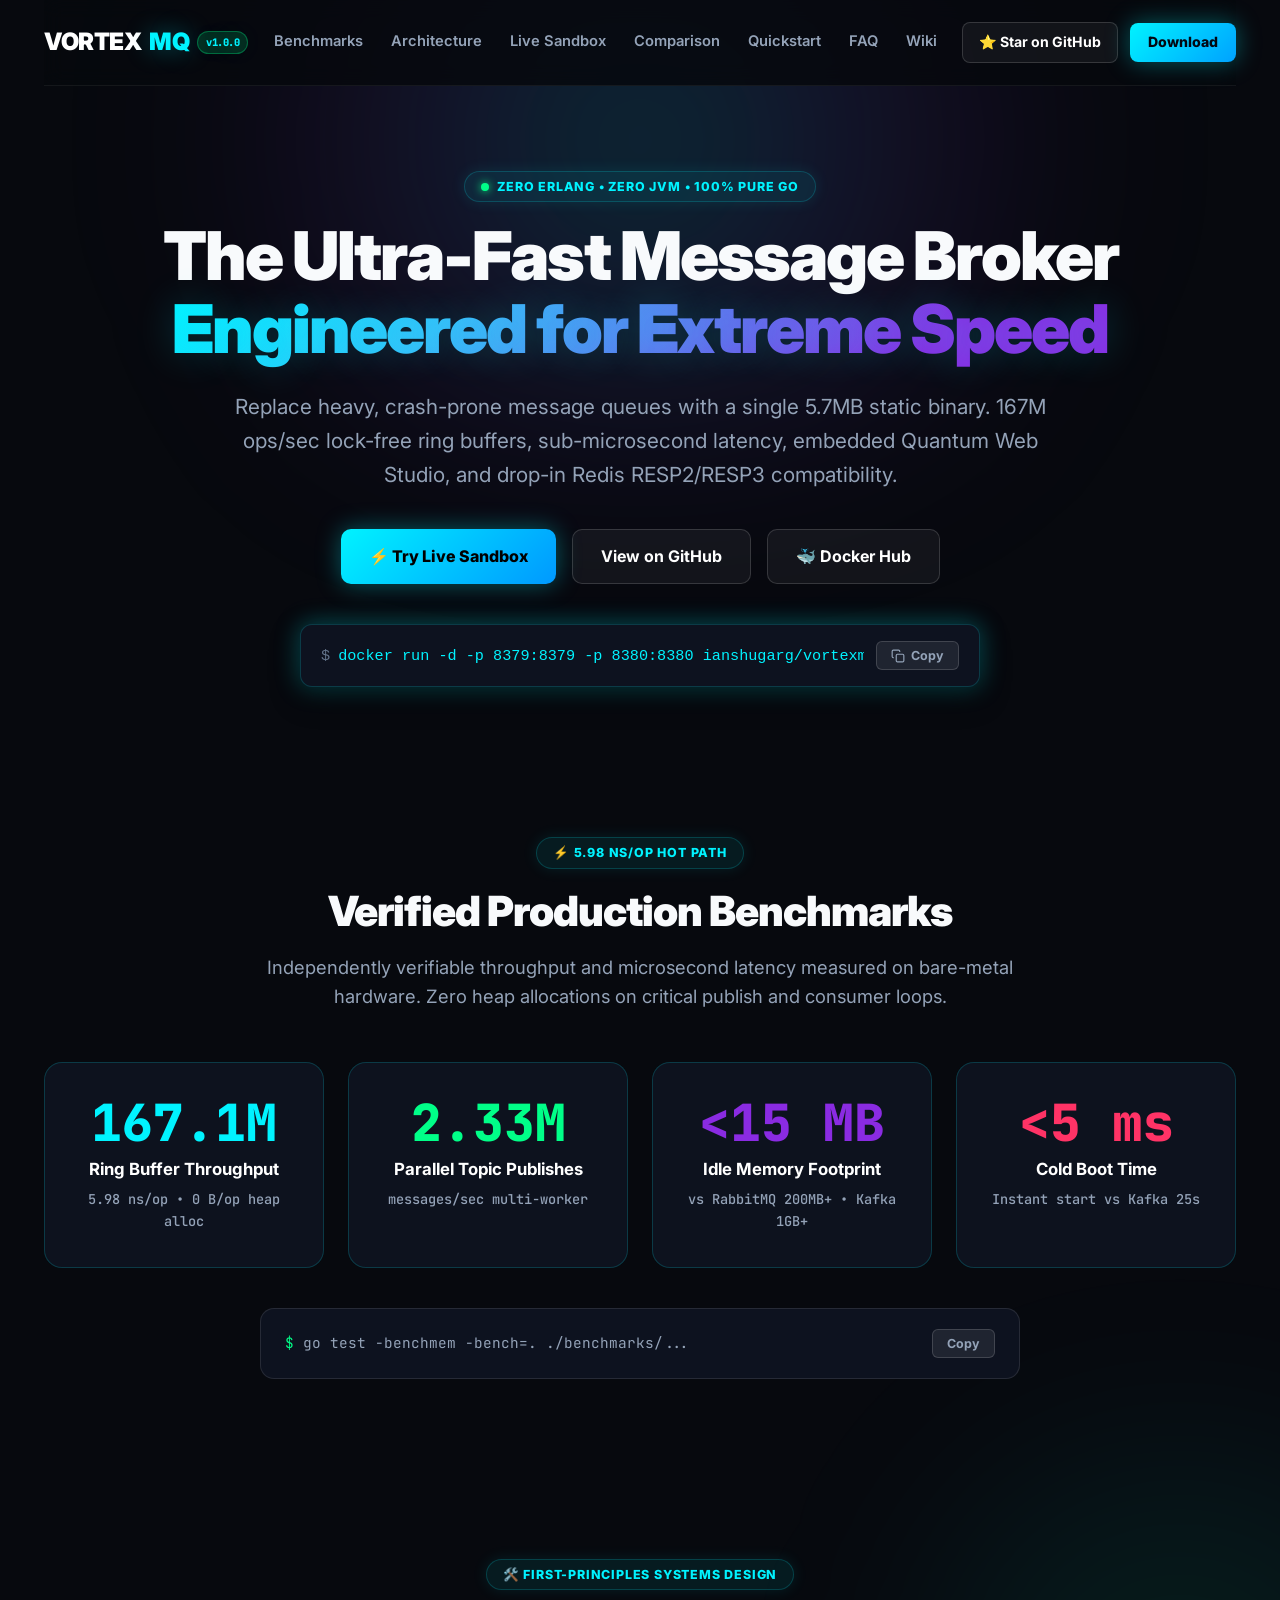
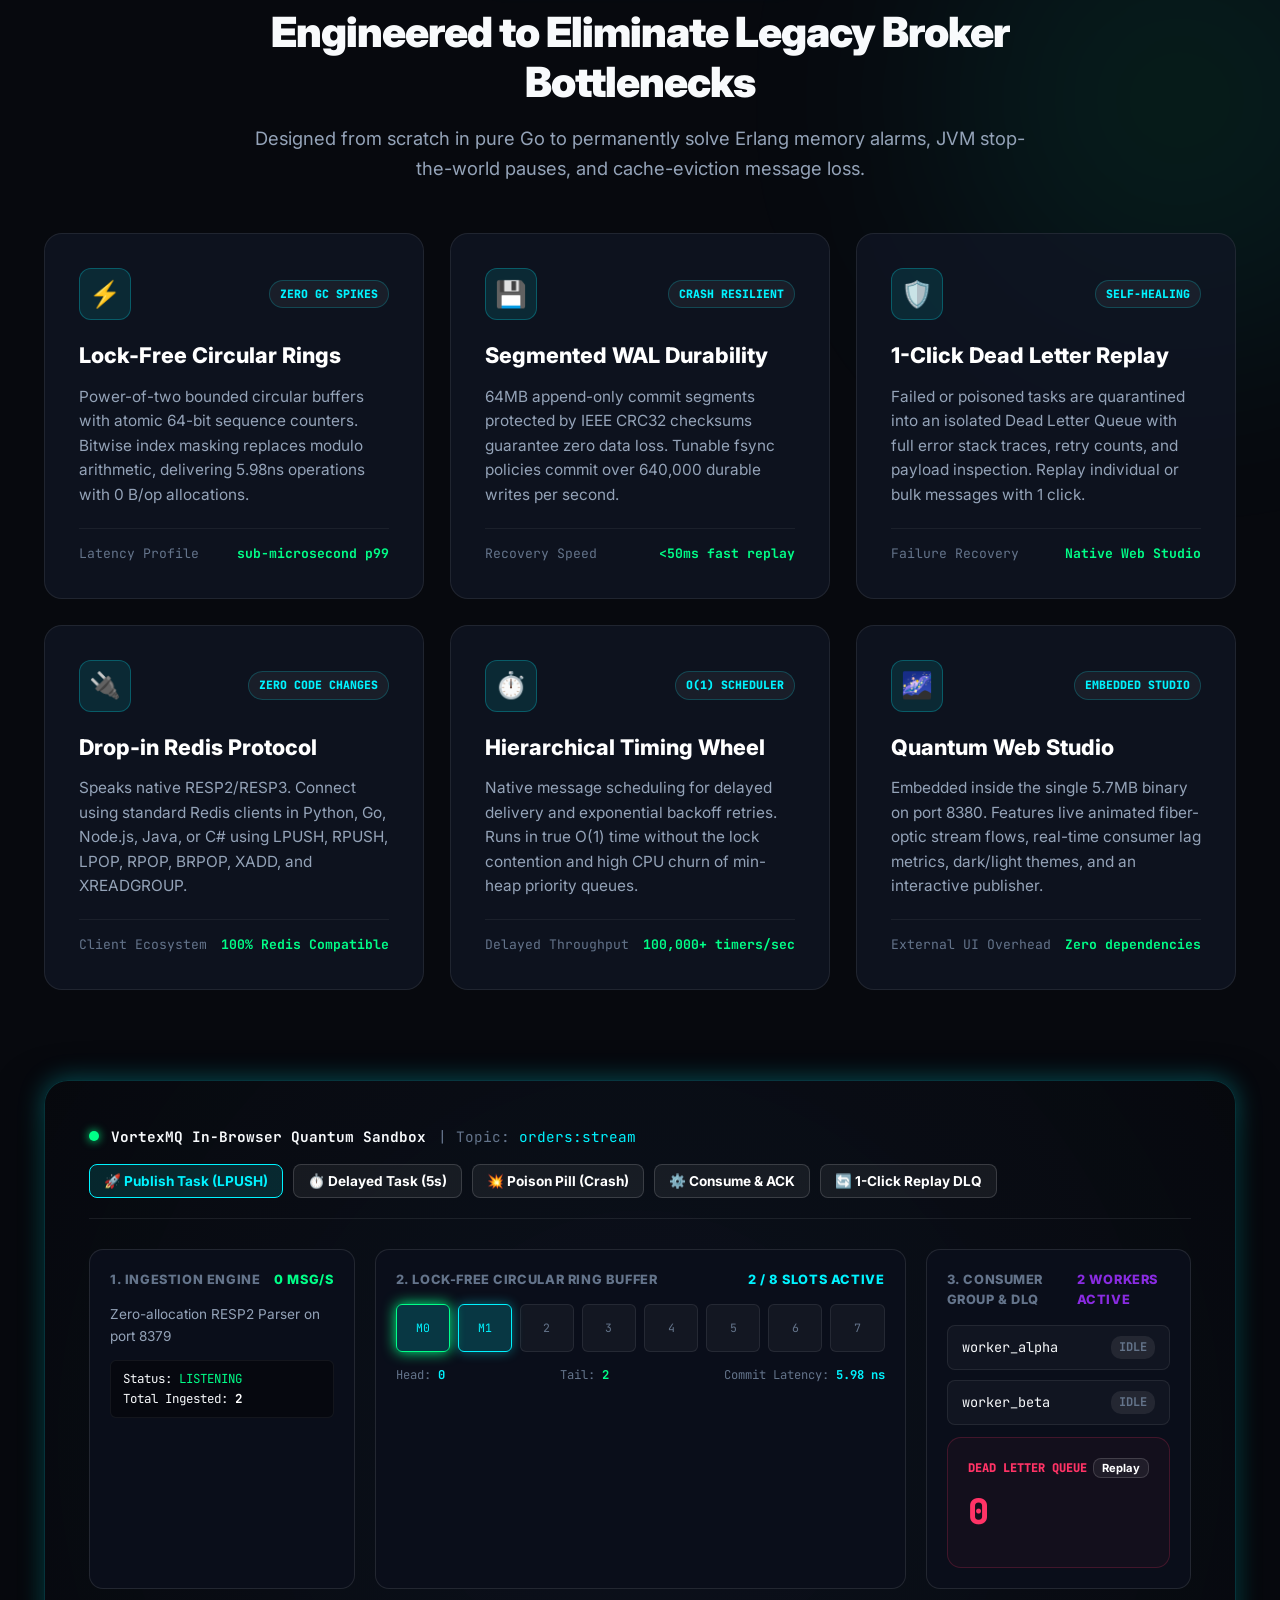
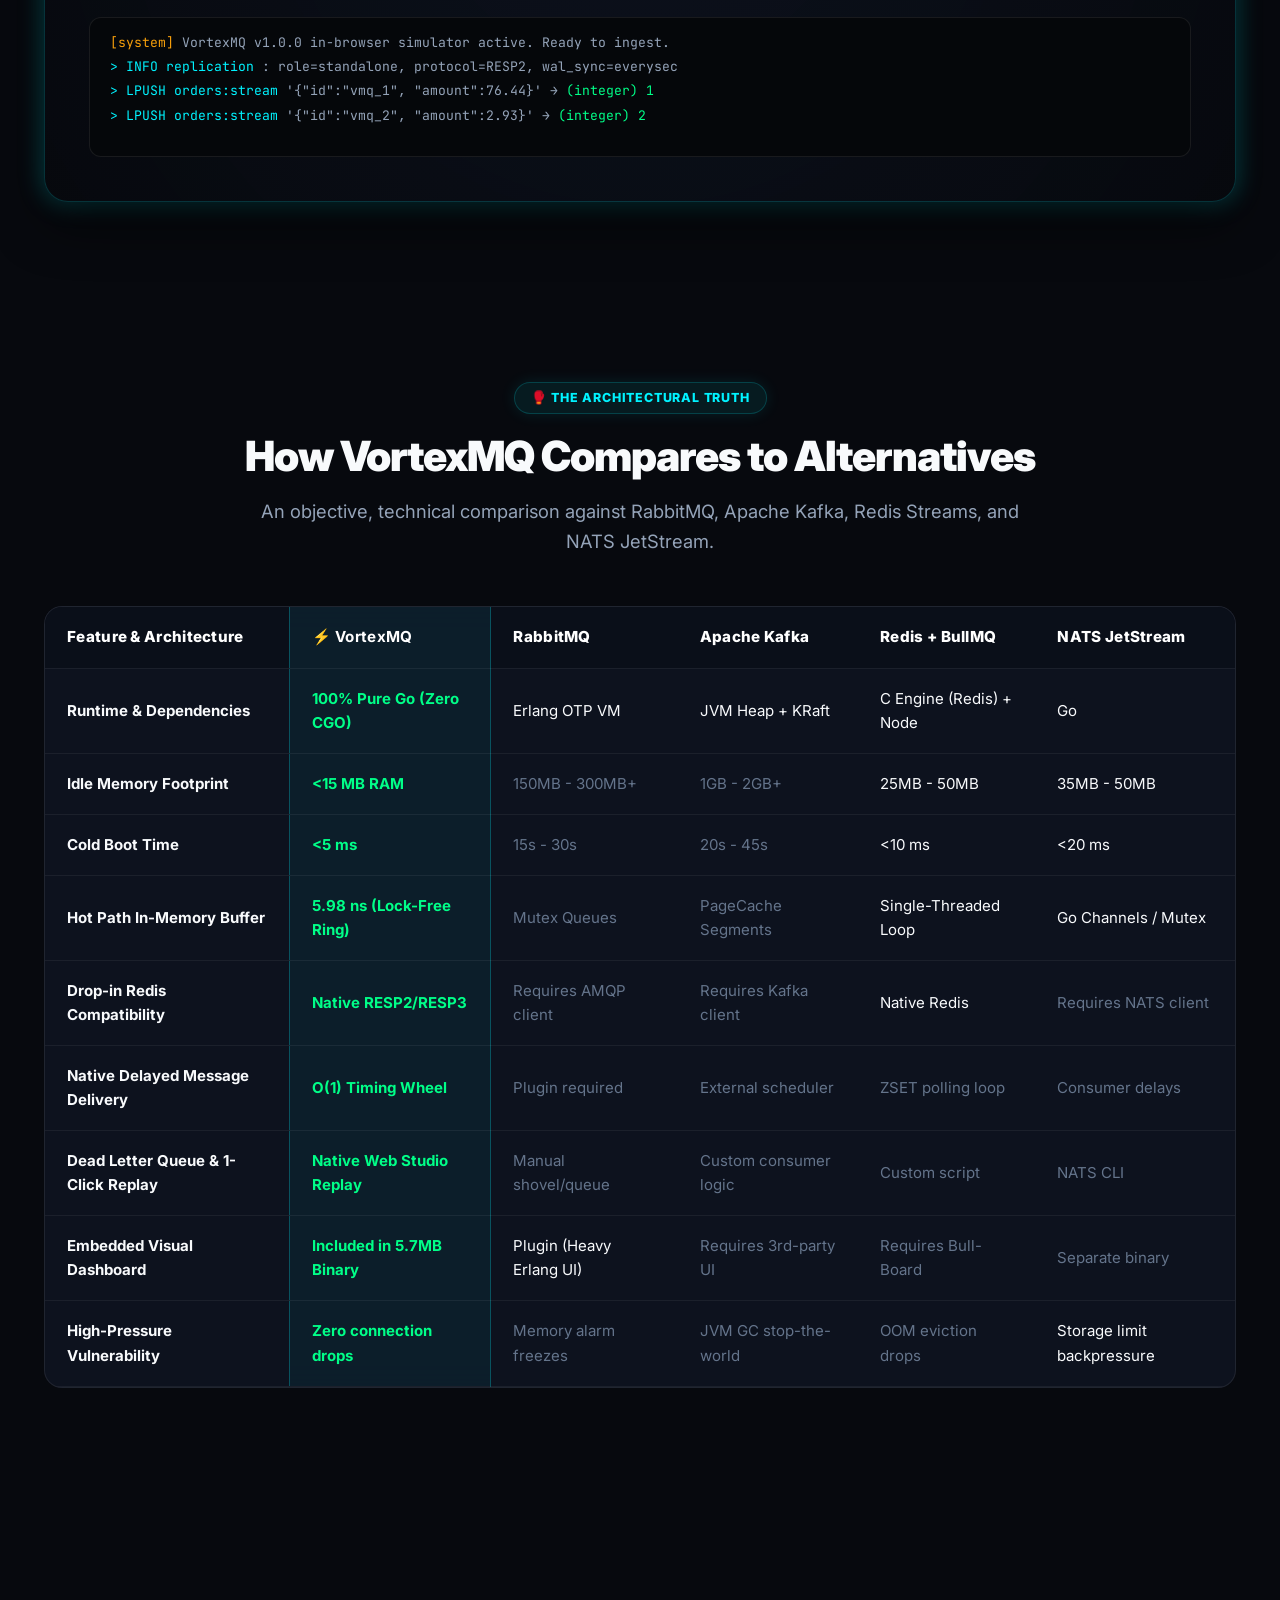
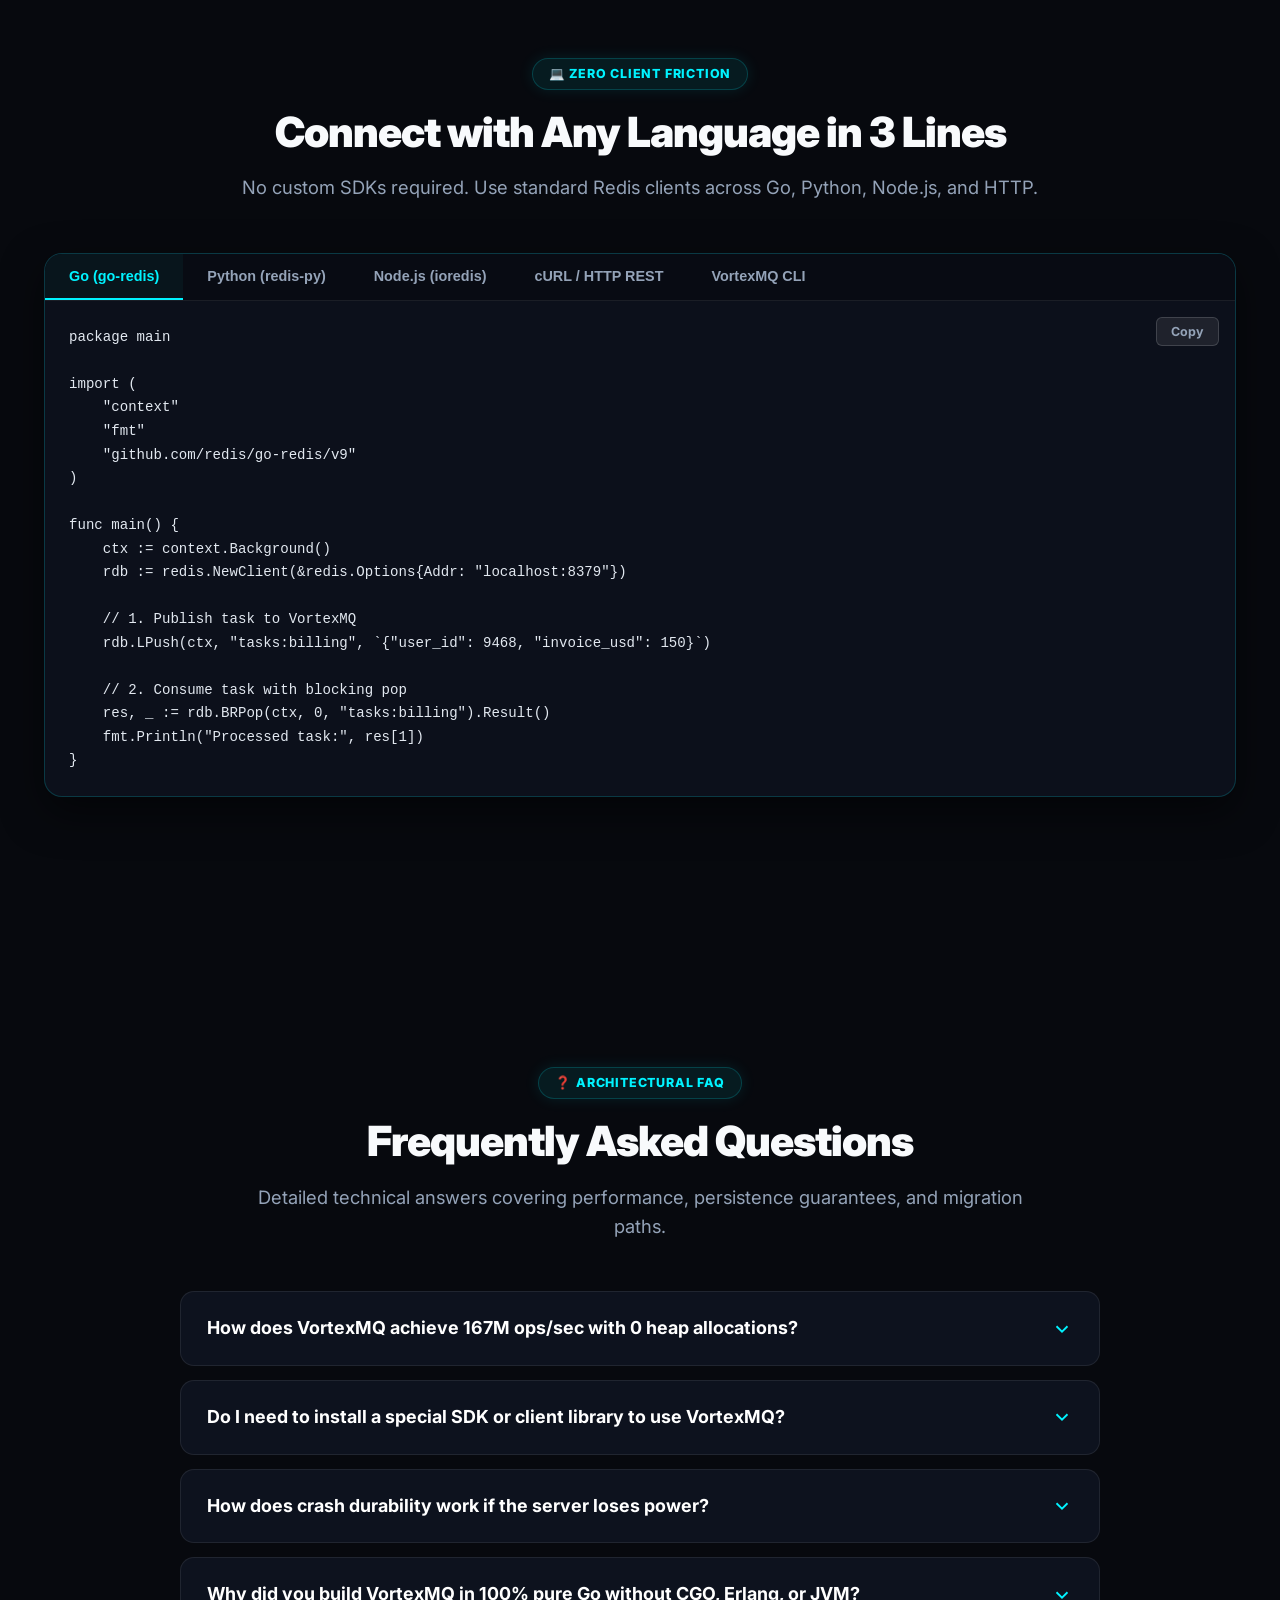
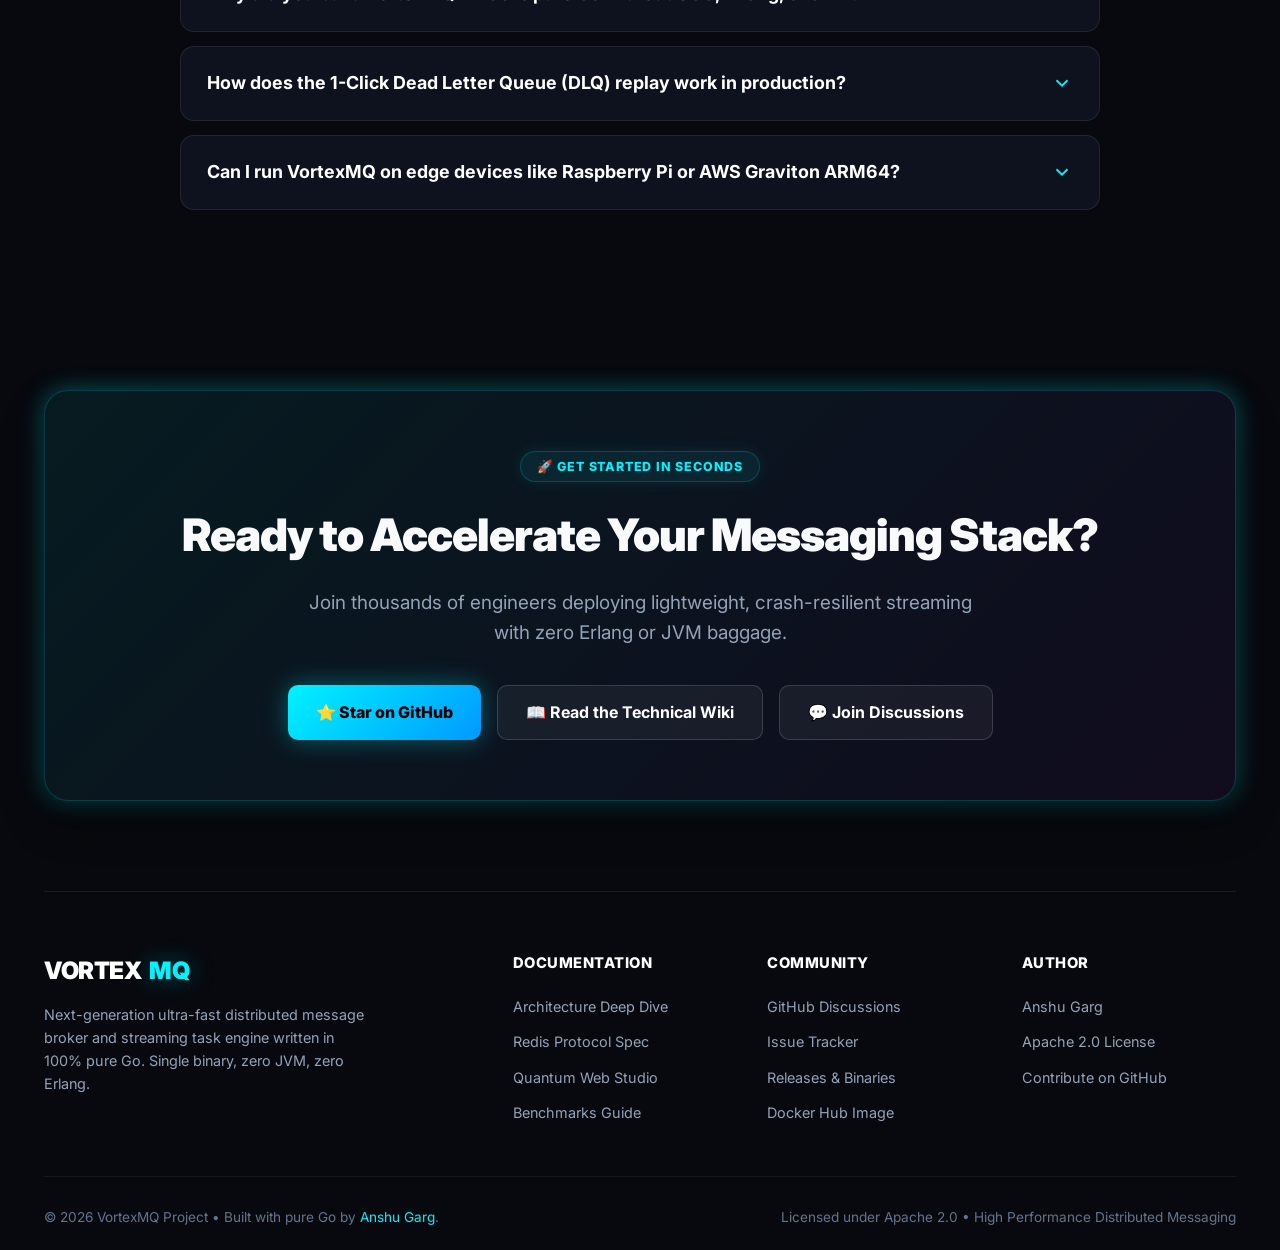
==== website/index.html @ d03ebd9c "feat(website): enhance landing page with clear section headers, interactive in-browser sandbox, alte" ====
<!DOCTYPE html>
<html lang="en">
<head>
    <meta charset="UTF-8">
    <meta name="viewport" content="width=device-width, initial-scale=1.0">
    <title>VortexMQ — Ultra-Fast Zero-Erlang, Zero-JVM Message Broker in Pure Go</title>
    <meta name="description" content="VortexMQ is a next-generation distributed message broker and streaming task engine in 100% pure Go. 167M ops/sec lock-free ring buffers, zero GC pauses, <15MB RAM, embedded Quantum Web Studio, and drop-in Redis RESP compatibility.">
    <meta name="keywords" content="VortexMQ, message broker, Go message queue, RabbitMQ alternative, Kafka alternative, pure Go, high throughput, zero GC, distributed task queue, Redis streams, lock-free ring buffer">
    <meta name="author" content="Anshu Garg">
    <meta name="robots" content="index, follow">
    <meta name="theme-color" content="#07090e">
    <link rel="canonical" href="https://garganshu9468.github.io/vortexmq/">

    <!-- Open Graph / Facebook -->
    <meta property="og:type" content="website">
    <meta property="og:url" content="https://garganshu9468.github.io/vortexmq/">
    <meta property="og:title" content="VortexMQ — Next-Gen High-Throughput Message Broker in Pure Go">
    <meta property="og:description" content="Replace RabbitMQ and Kafka with an ultra-fast 5.7MB binary. 167M ops/sec, zero Erlang/JVM bloat, embedded Quantum Web Studio, and drop-in Redis compatibility.">
    <meta property="og:image" content="https://raw.githubusercontent.com/GargAnshu9468/vortexmq/main/assets/vortexmq-banner.png">
    <meta property="og:image:alt" content="VortexMQ Banner">

    <!-- Twitter Cards -->
    <meta name="twitter:card" content="summary_large_image">
    <meta name="twitter:url" content="https://garganshu9468.github.io/vortexmq/">
    <meta name="twitter:title" content="VortexMQ — Ultra-Fast Message Broker in Pure Go">
    <meta name="twitter:description" content="167M ops/sec ring buffers, zero GC spikes, <15MB RAM, embedded Web Studio, zero Erlang/JVM.">
    <meta name="twitter:image" content="https://raw.githubusercontent.com/GargAnshu9468/vortexmq/main/assets/vortexmq-banner.png">

    <!-- JSON-LD Structured Data: SoftwareApplication -->
    <script type="application/ld+json">
    {
      "@context": "https://schema.org",
      "@type": "SoftwareApplication",
      "name": "VortexMQ",
      "operatingSystem": "Linux, macOS, Windows, Docker (amd64, arm64)",
      "applicationCategory": "DeveloperApplication",
      "description": "Ultra-fast distributed message broker and streaming task engine in 100% pure Go with zero CGO, zero Erlang, and zero JVM dependencies.",
      "softwareVersion": "1.0.0",
      "offers": {
        "@type": "Offer",
        "price": "0",
        "priceCurrency": "USD"
      },
      "author": {
        "@type": "Person",
        "name": "Anshu Garg",
        "url": "https://github.com/GargAnshu9468"
      },
      "codeRepository": "https://github.com/GargAnshu9468/vortexmq",
      "programmingLanguage": "Go",
      "fileSize": "5.7MB",
      "memoryRequirements": "<15MB RAM"
    }
    </script>

    <!-- JSON-LD Structured Data: FAQPage for Google Rich Results -->
    <script type="application/ld+json">
    {
      "@context": "https://schema.org",
      "@type": "FAQPage",
      "mainEntity": [
        {
          "@type": "Question",
          "name": "How does VortexMQ achieve 167M ops/sec with 0 heap allocations?",
          "acceptedAnswer": {
            "@type": "Answer",
            "text": "VortexMQ uses power-of-two circular ring buffers with atomic 64-bit sequence counters. Ring slot wrapping is computed via bitwise masking (head & mask) instead of expensive modulo operations. Reusable message pointers eliminate dynamic allocations on hot publish and pop paths, completely avoiding Go runtime garbage collector overhead."
          }
        },
        {
          "@type": "Question",
          "name": "Can I connect to VortexMQ using standard Redis client libraries?",
          "acceptedAnswer": {
            "@type": "Answer",
            "text": "Yes. VortexMQ natively speaks the Redis Serialization Protocol (RESP2). You can use any existing Redis SDK (go-redis, redis-py, ioredis, Jedis, StackExchange.Redis) with standard list and stream commands like LPUSH, RPUSH, LPOP, RPOP, BRPOP, XADD, XREADGROUP, and XACK without rewriting your application code."
          }
        },
        {
          "@type": "Question",
          "name": "How does crash durability work with the Segmented WAL?",
          "acceptedAnswer": {
            "@type": "Answer",
            "text": "Every message publish is appended to a 64MB pre-allocated write-ahead log with an IEEE CRC32 checksum. Configurable fsync policies (always, everysec, none) allow you to balance strict durability with maximum throughput. Upon server restart or unexpected crash recovery, the WAL is replayed sequentially into memory in milliseconds."
          }
        },
        {
          "@type": "Question",
          "name": "How does VortexMQ prevent memory exhaustion compared to RabbitMQ alarms?",
          "acceptedAnswer": {
            "@type": "Answer",
            "text": "RabbitMQ triggers blocking global memory alarms when Erlang heap usage exceeds high watermarks, abruptly freezing all client connections. VortexMQ uses bounded circular memory rings and segmented disk writes, allowing controlled backpressure or disk overflow without ever dropping connections or crashing."
          }
        },
        {
          "@type": "Question",
          "name": "Can I run VortexMQ on edge devices like Raspberry Pi or AWS Graviton?",
          "acceptedAnswer": {
            "@type": "Answer",
            "text": "Yes. VortexMQ is compiled as a static multi-architecture binary and scratch Docker container for both linux/amd64 and linux/arm64. With less than 15MB idle RAM and zero background runtime bloat, it runs smoothly on single-board computers, edge IoT nodes, and cloud ARM servers."
          }
        }
      ]
    }
    </script>

    <!-- Google Fonts -->
    <link rel="preconnect" href="https://fonts.googleapis.com">
    <link rel="preconnect" href="https://fonts.gstatic.com" crossorigin>
    <link href="https://fonts.googleapis.com/css2?family=Inter:wght@300;400;500;600;700;800;900&family=JetBrains+Mono:wght@400;500;600;700&display=swap" rel="stylesheet">

    <style>
        :root {
            --bg-color: #07090e;
            --bg-card: rgba(16, 22, 36, 0.75);
            --bg-card-hover: rgba(22, 31, 50, 0.9);
            --border-color: rgba(0, 243, 255, 0.18);
            --border-glow: rgba(0, 243, 255, 0.4);
            --text-main: #f8fafc;
            --text-sub: #94a3b8;
            --text-muted: #64748b;
            --accent-cyan: #00f3ff;
            --accent-purple: #8a2be2;
            --accent-green: #00ff88;
            --accent-red: #ff3366;
            --accent-amber: #f59e0b;
            --glow-cyan: 0 0 25px rgba(0, 243, 255, 0.35);
            --glow-purple: 0 0 30px rgba(138, 43, 226, 0.35);
            --glow-green: 0 0 25px rgba(0, 255, 136, 0.35);
            --font-sans: 'Inter', -apple-system, BlinkMacSystemFont, sans-serif;
            --font-mono: 'JetBrains Mono', monospace;
        }

        * { margin: 0; padding: 0; box-sizing: border-box; }
        html { scroll-behavior: smooth; }
        body {
            background-color: var(--bg-color);
            color: var(--text-main);
            font-family: var(--font-sans);
            line-height: 1.6;
            overflow-x: hidden;
            -webkit-font-smoothing: antialiased;
        }

        /* Ambient Glow Backgrounds */
        .ambient-glow {
            position: absolute;
            top: -160px;
            left: 50%;
            transform: translateX(-50%);
            width: 1000px;
            height: 600px;
            background: radial-gradient(circle, rgba(0, 243, 255, 0.18) 0%, rgba(138, 43, 226, 0.12) 45%, transparent 75%);
            filter: blur(100px);
            pointer-events: none;
            z-index: 0;
        }

        .ambient-glow-secondary {
            position: absolute;
            top: 1400px;
            right: -200px;
            width: 600px;
            height: 600px;
            background: radial-gradient(circle, rgba(0, 255, 136, 0.1) 0%, rgba(0, 243, 255, 0.05) 50%, transparent 80%);
            filter: blur(90px);
            pointer-events: none;
            z-index: 0;
        }

        .container {
            max-width: 1240px;
            margin: 0 auto;
            padding: 0 24px;
            position: relative;
            z-index: 1;
        }

        /* Navigation */
        header {
            padding: 22px 0;
            display: flex;
            justify-content: space-between;
            align-items: center;
            border-bottom: 1px solid rgba(255, 255, 255, 0.06);
            backdrop-filter: blur(10px);
            position: sticky;
            top: 0;
            z-index: 100;
            background: rgba(7, 9, 14, 0.85);
        }

        .logo {
            font-size: 1.5rem;
            font-weight: 900;
            letter-spacing: -0.5px;
            display: flex;
            align-items: center;
            gap: 8px;
            text-decoration: none;
            color: #fff;
        }
        .logo span { color: var(--accent-cyan); text-shadow: var(--glow-cyan); }
        .logo-badge {
            font-size: 0.65rem;
            font-weight: 800;
            background: rgba(0, 255, 136, 0.15);
            color: var(--accent-green);
            border: 1px solid rgba(0, 255, 136, 0.3);
            padding: 2px 8px;
            border-radius: 12px;
            font-family: var(--font-mono);
        }

        .nav-links { display: flex; gap: 28px; align-items: center; }
        .nav-links a {
            color: var(--text-sub);
            text-decoration: none;
            font-size: 0.92rem;
            font-weight: 600;
            transition: color 0.2s, text-shadow 0.2s;
        }
        .nav-links a:hover { color: var(--accent-cyan); text-shadow: 0 0 10px rgba(0, 243, 255, 0.5); }

        .nav-actions { display: flex; gap: 12px; align-items: center; }

        .btn-star {
            background: rgba(255, 255, 255, 0.05);
            border: 1px solid rgba(255, 255, 255, 0.15);
            color: #fff;
            padding: 8px 16px;
            border-radius: 8px;
            font-size: 0.88rem;
            font-weight: 700;
            text-decoration: none;
            display: inline-flex;
            align-items: center;
            gap: 6px;
            transition: all 0.2s;
        }
        .btn-star:hover {
            background: rgba(255, 255, 255, 0.1);
            border-color: var(--accent-cyan);
            box-shadow: 0 0 15px rgba(0, 243, 255, 0.2);
        }

        .btn-primary {
            background: linear-gradient(135deg, var(--accent-cyan), #00a2ff);
            color: #030712;
            padding: 8px 18px;
            border-radius: 8px;
            font-weight: 800;
            font-size: 0.88rem;
            text-decoration: none;
            box-shadow: var(--glow-cyan);
            transition: transform 0.2s, filter 0.2s, box-shadow 0.2s;
            display: inline-flex;
            align-items: center;
            gap: 6px;
        }
        .btn-primary:hover {
            transform: translateY(-2px);
            filter: brightness(1.1);
            box-shadow: 0 0 30px rgba(0, 243, 255, 0.5);
        }

        /* Section Headings */
        .section-header {
            text-align: center;
            max-width: 800px;
            margin: 0 auto 50px;
        }

        .pill-badge {
            display: inline-flex;
            align-items: center;
            gap: 8px;
            background: rgba(0, 243, 255, 0.08);
            border: 1px solid var(--border-color);
            padding: 5px 16px;
            border-radius: 30px;
            font-size: 0.78rem;
            font-weight: 800;
            color: var(--accent-cyan);
            margin-bottom: 18px;
            letter-spacing: 0.8px;
            text-transform: uppercase;
            box-shadow: 0 0 15px rgba(0, 243, 255, 0.1);
        }

        .pill-badge .dot {
            width: 8px;
            height: 8px;
            border-radius: 50%;
            background-color: var(--accent-green);
            box-shadow: 0 0 8px var(--accent-green);
            animation: pulse 2s infinite;
        }

        @keyframes pulse {
            0%, 100% { transform: scale(1); opacity: 1; }
            50% { transform: scale(1.3); opacity: 0.6; }
        }

        .section-header h2 {
            font-size: 2.6rem;
            font-weight: 900;
            line-height: 1.2;
            letter-spacing: -1px;
            margin-bottom: 16px;
        }

        .section-header p {
            font-size: 1.15rem;
            color: var(--text-sub);
            line-height: 1.6;
        }

        /* Hero */
        .hero {
            padding: 85px 0 60px;
            text-align: center;
        }

        h1 {
            font-size: 4.2rem;
            font-weight: 900;
            line-height: 1.08;
            letter-spacing: -2px;
            margin-bottom: 24px;
        }

        h1 .gradient-text {
            background: linear-gradient(135deg, var(--accent-cyan) 0%, #38bdf8 30%, var(--accent-purple) 80%);
            -webkit-background-clip: text;
            -webkit-text-fill-color: transparent;
            text-shadow: 0 0 40px rgba(0, 243, 255, 0.2);
        }

        .hero p {
            font-size: 1.3rem;
            color: var(--text-sub);
            max-width: 820px;
            margin: 0 auto 36px;
            line-height: 1.65;
        }

        .hero-actions {
            display: flex;
            justify-content: center;
            gap: 16px;
            margin-bottom: 40px;
            flex-wrap: wrap;
        }

        .btn-hero-primary {
            background: linear-gradient(135deg, var(--accent-cyan), #0099ff);
            color: #000;
            padding: 14px 28px;
            border-radius: 10px;
            font-size: 1rem;
            font-weight: 800;
            text-decoration: none;
            box-shadow: var(--glow-cyan);
            transition: all 0.2s;
            display: inline-flex;
            align-items: center;
            gap: 8px;
        }
        .btn-hero-primary:hover {
            transform: translateY(-2px);
            box-shadow: 0 0 35px rgba(0, 243, 255, 0.5);
        }

        .btn-hero-secondary {
            background: rgba(255, 255, 255, 0.05);
            border: 1px solid rgba(255, 255, 255, 0.15);
            color: #fff;
            padding: 14px 28px;
            border-radius: 10px;
            font-size: 1rem;
            font-weight: 700;
            text-decoration: none;
            transition: all 0.2s;
            display: inline-flex;
            align-items: center;
            gap: 8px;
        }
        .btn-hero-secondary:hover {
            background: rgba(255, 255, 255, 0.1);
            border-color: var(--accent-cyan);
        }

        /* Command Box */
        .cmd-wrapper {
            max-width: 680px;
            margin: 0 auto;
        }

        .cmd-box {
            background: #0d121f;
            border: 1px solid var(--border-color);
            border-radius: 12px;
            padding: 16px 20px;
            display: flex;
            align-items: center;
            justify-content: space-between;
            font-family: var(--font-mono);
            font-size: 0.95rem;
            box-shadow: 0 10px 30px rgba(0, 0, 0, 0.4), var(--glow-cyan);
            position: relative;
        }

        .cmd-box code {
            color: var(--accent-cyan);
            overflow-x: auto;
            white-space: nowrap;
            display: flex;
            align-items: center;
            gap: 8px;
        }
        .cmd-box code .prompt { color: var(--text-muted); user-select: none; }

        .btn-copy {
            background: rgba(255, 255, 255, 0.08);
            border: 1px solid rgba(255, 255, 255, 0.15);
            color: var(--text-sub);
            padding: 6px 14px;
            border-radius: 6px;
            font-size: 0.78rem;
            font-weight: 700;
            cursor: pointer;
            transition: all 0.2s;
            font-family: var(--font-sans);
            display: flex;
            align-items: center;
            gap: 6px;
            margin-left: 12px;
        }
        .btn-copy:hover {
            background: var(--accent-cyan);
            color: #000;
            border-color: var(--accent-cyan);
        }

        /* Benchmarks Section */
        .section-padding { padding: 90px 0; }

        .stats-grid {
            display: grid;
            grid-template-columns: repeat(auto-fit, minmax(260px, 1fr));
            gap: 24px;
            margin-bottom: 40px;
        }

        .stat-card {
            background: var(--bg-card);
            border: 1px solid var(--border-color);
            border-radius: 18px;
            padding: 34px 26px;
            text-align: center;
            backdrop-filter: blur(14px);
            transition: all 0.3s ease;
            position: relative;
            overflow: hidden;
        }
        .stat-card::before {
            content: '';
            position: absolute;
            top: 0;
            left: 0;
            right: 0;
            height: 3px;
            background: linear-gradient(90deg, transparent, var(--accent-cyan), transparent);
            opacity: 0;
            transition: opacity 0.3s;
        }
        .stat-card:hover {
            transform: translateY(-5px);
            border-color: var(--border-glow);
            box-shadow: 0 15px 35px rgba(0, 0, 0, 0.5), 0 0 25px rgba(0, 243, 255, 0.15);
        }
        .stat-card:hover::before { opacity: 1; }

        .stat-num {
            font-family: var(--font-mono);
            font-size: 3.2rem;
            font-weight: 900;
            margin-bottom: 8px;
            line-height: 1;
        }

        .stat-title {
            font-size: 1.05rem;
            font-weight: 700;
            color: #fff;
            margin-bottom: 6px;
        }

        .stat-sub {
            color: var(--text-sub);
            font-size: 0.85rem;
            font-weight: 500;
            font-family: var(--font-mono);
        }

        .bench-terminal {
            background: #0d121f;
            border: 1px solid rgba(255, 255, 255, 0.1);
            border-radius: 14px;
            padding: 20px 24px;
            display: flex;
            justify-content: space-between;
            align-items: center;
            font-family: var(--font-mono);
            font-size: 0.9rem;
            color: var(--text-sub);
            max-width: 760px;
            margin: 0 auto;
        }
        .bench-terminal span { color: var(--accent-green); }

        /* Architecture Features Grid */
        .features-grid {
            display: grid;
            grid-template-columns: repeat(auto-fit, minmax(340px, 1fr));
            gap: 26px;
        }

        .feature-card {
            background: var(--bg-card);
            border: 1px solid rgba(255, 255, 255, 0.08);
            border-radius: 18px;
            padding: 34px;
            transition: all 0.3s ease;
            position: relative;
            display: flex;
            flex-direction: column;
            justify-content: space-between;
        }

        .feature-card:hover {
            border-color: var(--accent-cyan);
            transform: translateY(-5px);
            background: var(--bg-card-hover);
            box-shadow: 0 15px 35px rgba(0, 0, 0, 0.4), 0 0 20px rgba(0, 243, 255, 0.12);
        }

        .feature-header {
            display: flex;
            align-items: center;
            justify-content: space-between;
            margin-bottom: 18px;
        }

        .feature-icon {
            width: 52px;
            height: 52px;
            border-radius: 12px;
            background: rgba(0, 243, 255, 0.1);
            border: 1px solid rgba(0, 243, 255, 0.25);
            display: flex;
            align-items: center;
            justify-content: center;
            font-size: 1.6rem;
        }

        .feature-tag {
            font-size: 0.72rem;
            font-weight: 800;
            font-family: var(--font-mono);
            padding: 4px 10px;
            border-radius: 20px;
            background: rgba(255, 255, 255, 0.05);
            color: var(--accent-cyan);
            border: 1px solid rgba(0, 243, 255, 0.2);
        }

        .feature-card h3 {
            font-size: 1.35rem;
            font-weight: 800;
            margin-bottom: 12px;
            color: #fff;
        }

        .feature-card p {
            font-size: 0.96rem;
            color: var(--text-sub);
            line-height: 1.6;
            margin-bottom: 20px;
        }

        .feature-metric {
            border-top: 1px solid rgba(255, 255, 255, 0.06);
            padding-top: 14px;
            display: flex;
            justify-content: space-between;
            font-size: 0.82rem;
            font-family: var(--font-mono);
            color: var(--text-muted);
        }
        .feature-metric strong { color: var(--accent-green); }

        /* LIVE REACTIVE SANDBOX */
        .sandbox-section {
            background: radial-gradient(circle at center, rgba(16, 24, 40, 0.6) 0%, rgba(7, 9, 14, 0.95) 100%);
            border: 1px solid var(--border-color);
            border-radius: 24px;
            padding: 44px;
            box-shadow: 0 20px 50px rgba(0, 0, 0, 0.6), var(--glow-cyan);
            margin-bottom: 90px;
        }

        .sandbox-topbar {
            display: flex;
            justify-content: space-between;
            align-items: center;
            margin-bottom: 30px;
            border-bottom: 1px solid rgba(255, 255, 255, 0.08);
            padding-bottom: 20px;
            flex-wrap: wrap;
            gap: 16px;
        }

        .sandbox-status {
            display: flex;
            align-items: center;
            gap: 12px;
            font-family: var(--font-mono);
            font-size: 0.9rem;
        }
        .pulse-live {
            width: 10px;
            height: 10px;
            border-radius: 50%;
            background: var(--accent-green);
            box-shadow: 0 0 10px var(--accent-green);
            animation: pulse 1.5s infinite;
        }

        .sandbox-controls {
            display: flex;
            gap: 10px;
            flex-wrap: wrap;
        }

        .sb-btn {
            background: rgba(255, 255, 255, 0.06);
            border: 1px solid rgba(255, 255, 255, 0.15);
            color: #fff;
            padding: 8px 14px;
            border-radius: 8px;
            font-size: 0.85rem;
            font-weight: 700;
            cursor: pointer;
            transition: all 0.2s;
            font-family: var(--font-sans);
            display: flex;
            align-items: center;
            gap: 6px;
        }
        .sb-btn:hover {
            background: rgba(0, 243, 255, 0.15);
            border-color: var(--accent-cyan);
            color: var(--accent-cyan);
            transform: translateY(-2px);
        }
        .sb-btn-danger:hover {
            background: rgba(255, 51, 102, 0.15);
            border-color: var(--accent-red);
            color: var(--accent-red);
        }
        .sb-btn-accent {
            background: rgba(0, 243, 255, 0.12);
            border-color: var(--accent-cyan);
            color: var(--accent-cyan);
        }

        /* Pipeline Visual Grid */
        .pipeline-visual {
            display: grid;
            grid-template-columns: 1fr 2fr 1fr;
            gap: 20px;
            margin-bottom: 28px;
        }

        @media (max-width: 900px) {
            .pipeline-visual { grid-template-columns: 1fr; }
        }

        .pipeline-box {
            background: #0a0e1a;
            border: 1px solid rgba(255, 255, 255, 0.1);
            border-radius: 14px;
            padding: 20px;
            position: relative;
        }
        .pipeline-box-title {
            font-size: 0.8rem;
            font-weight: 800;
            color: var(--text-muted);
            text-transform: uppercase;
            letter-spacing: 0.6px;
            margin-bottom: 14px;
            display: flex;
            justify-content: space-between;
            align-items: center;
        }

        .ring-slots {
            display: grid;
            grid-template-columns: repeat(8, 1fr);
            gap: 8px;
            margin-top: 10px;
        }
        .ring-slot {
            height: 48px;
            border-radius: 6px;
            background: rgba(255, 255, 255, 0.04);
            border: 1px solid rgba(255, 255, 255, 0.08);
            display: flex;
            align-items: center;
            justify-content: center;
            font-family: var(--font-mono);
            font-size: 0.72rem;
            color: var(--text-muted);
            transition: all 0.3s;
        }
        .ring-slot.filled {
            background: rgba(0, 243, 255, 0.18);
            border-color: var(--accent-cyan);
            color: var(--accent-cyan);
            box-shadow: 0 0 12px rgba(0, 243, 255, 0.4);
        }
        .ring-slot.delayed {
            background: rgba(245, 158, 11, 0.18);
            border-color: var(--accent-amber);
            color: var(--accent-amber);
            box-shadow: 0 0 12px rgba(245, 158, 11, 0.4);
        }
        .ring-slot.active-head {
            border-color: var(--accent-green);
            box-shadow: 0 0 14px var(--accent-green);
        }

        .workers-grid {
            display: flex;
            flex-direction: column;
            gap: 10px;
        }
        .worker-item {
            background: rgba(255, 255, 255, 0.03);
            border: 1px solid rgba(255, 255, 255, 0.08);
            border-radius: 8px;
            padding: 10px 14px;
            display: flex;
            justify-content: space-between;
            align-items: center;
            font-size: 0.85rem;
            font-family: var(--font-mono);
        }
        .worker-status {
            font-size: 0.75rem;
            font-weight: 700;
            padding: 2px 8px;
            border-radius: 10px;
        }
        .status-idle { background: rgba(255, 255, 255, 0.08); color: var(--text-muted); }
        .status-busy { background: rgba(0, 243, 255, 0.15); color: var(--accent-cyan); border: 1px solid rgba(0, 243, 255, 0.3); }

        .dlq-box {
            background: rgba(255, 51, 102, 0.04);
            border: 1px solid rgba(255, 51, 102, 0.2);
            border-radius: 14px;
            padding: 20px;
        }
        .dlq-count {
            font-family: var(--font-mono);
            font-size: 2.2rem;
            font-weight: 900;
            color: var(--accent-red);
            margin: 6px 0;
        }

        /* Sandbox Terminal Log */
        .sandbox-log {
            background: #05070a;
            border: 1px solid rgba(255, 255, 255, 0.08);
            border-radius: 12px;
            padding: 16px 20px;
            font-family: var(--font-mono);
            font-size: 0.82rem;
            height: 140px;
            overflow-y: auto;
            color: var(--text-sub);
            display: flex;
            flex-direction: column;
            gap: 6px;
        }
        .log-entry { line-height: 1.4; }
        .log-entry .cmd { color: var(--accent-cyan); }
        .log-entry .res { color: var(--accent-green); }
        .log-entry .err { color: var(--accent-red); }
        .log-entry .info { color: var(--accent-amber); }

        /* COMPARISON MATRIX TABLE */
        .table-responsive {
            overflow-x: auto;
            border-radius: 18px;
            border: 1px solid rgba(255, 255, 255, 0.08);
            background: var(--bg-card);
            backdrop-filter: blur(14px);
            margin-bottom: 90px;
        }

        .comparison-table {
            width: 100%;
            border-collapse: collapse;
            font-size: 0.94rem;
            text-align: left;
        }

        .comparison-table th, .comparison-table td {
            padding: 18px 22px;
            border-bottom: 1px solid rgba(255, 255, 255, 0.06);
        }

        .comparison-table th {
            background: rgba(10, 15, 25, 0.9);
            font-weight: 800;
            font-size: 0.95rem;
            color: #fff;
            letter-spacing: 0.3px;
        }

        .comparison-table th.highlight-col, .comparison-table td.highlight-col {
            background: rgba(0, 243, 255, 0.05);
            border-left: 1px solid rgba(0, 243, 255, 0.25);
            border-right: 1px solid rgba(0, 243, 255, 0.25);
            font-weight: 700;
        }

        .comparison-table tr:hover td {
            background: rgba(255, 255, 255, 0.02);
        }

        .comparison-table tr:hover td.highlight-col {
            background: rgba(0, 243, 255, 0.08);
        }

        .badge-win {
            color: var(--accent-green);
            font-weight: 700;
            display: inline-flex;
            align-items: center;
            gap: 6px;
        }

        .badge-lose {
            color: var(--text-muted);
        }

        /* QUICKSTART CODE TABS */
        .quickstart-box {
            background: #0c101b;
            border: 1px solid var(--border-color);
            border-radius: 18px;
            overflow: hidden;
            margin-bottom: 90px;
            box-shadow: 0 15px 40px rgba(0, 0, 0, 0.5);
        }

        .code-tabs {
            display: flex;
            background: #080b13;
            border-bottom: 1px solid rgba(255, 255, 255, 0.08);
            overflow-x: auto;
        }

        .tab-btn {
            background: transparent;
            border: none;
            color: var(--text-sub);
            padding: 14px 24px;
            font-size: 0.9rem;
            font-weight: 700;
            cursor: pointer;
            transition: all 0.2s;
            border-bottom: 2px solid transparent;
            white-space: nowrap;
        }
        .tab-btn:hover { color: #fff; }
        .tab-btn.active {
            color: var(--accent-cyan);
            border-bottom-color: var(--accent-cyan);
            background: rgba(0, 243, 255, 0.04);
        }

        .tab-pane {
            display: none;
            padding: 24px;
            position: relative;
        }
        .tab-pane.active { display: block; }

        .tab-pane pre {
            font-family: var(--font-mono);
            font-size: 0.88rem;
            line-height: 1.6;
            color: #e2e8f0;
            overflow-x: auto;
        }

        /* FAQ ACCORDION */
        .faq-grid {
            max-width: 920px;
            margin: 0 auto 90px;
            display: flex;
            flex-direction: column;
            gap: 14px;
        }

        .faq-item {
            background: var(--bg-card);
            border: 1px solid rgba(255, 255, 255, 0.08);
            border-radius: 14px;
            overflow: hidden;
            transition: border-color 0.2s, background 0.2s;
        }
        .faq-item:hover { border-color: rgba(0, 243, 255, 0.3); }
        .faq-item.open {
            border-color: var(--accent-cyan);
            background: rgba(16, 24, 40, 0.85);
        }

        .faq-question {
            padding: 22px 26px;
            display: flex;
            justify-content: space-between;
            align-items: center;
            cursor: pointer;
            font-size: 1.12rem;
            font-weight: 700;
            user-select: none;
            color: #fff;
        }

        .faq-chevron {
            width: 22px;
            height: 22px;
            transition: transform 0.3s ease;
            stroke: var(--accent-cyan);
            flex-shrink: 0;
            margin-left: 16px;
        }
        .faq-item.open .faq-chevron { transform: rotate(180deg); }

        .faq-answer {
            max-height: 0;
            overflow: hidden;
            transition: max-height 0.35s ease, padding 0.35s ease;
            padding: 0 26px;
            color: var(--text-sub);
            font-size: 0.98rem;
            line-height: 1.7;
        }
        .faq-item.open .faq-answer {
            max-height: 350px;
            padding: 0 26px 24px;
        }

        /* CTA Box */
        .cta-section {
            background: linear-gradient(135deg, rgba(0, 243, 255, 0.08) 0%, rgba(138, 43, 226, 0.08) 100%);
            border: 1px solid var(--border-color);
            border-radius: 24px;
            padding: 60px 40px;
            text-align: center;
            margin-bottom: 90px;
            box-shadow: 0 20px 40px rgba(0, 0, 0, 0.4), var(--glow-cyan);
        }
        .cta-section h2 {
            font-size: 2.8rem;
            font-weight: 900;
            margin-bottom: 16px;
            letter-spacing: -1px;
        }
        .cta-section p {
            font-size: 1.18rem;
            color: var(--text-sub);
            max-width: 680px;
            margin: 0 auto 36px;
        }

        /* Footer */
        footer {
            border-top: 1px solid rgba(255, 255, 255, 0.08);
            padding: 60px 0 40px;
        }

        .footer-grid {
            display: grid;
            grid-template-columns: 2fr repeat(3, 1fr);
            gap: 40px;
            margin-bottom: 50px;
        }

        .footer-col h4 {
            font-size: 0.92rem;
            font-weight: 800;
            color: #fff;
            margin-bottom: 18px;
            letter-spacing: 0.5px;
            text-transform: uppercase;
        }

        .footer-col ul { list-style: none; display: flex; flex-direction: column; gap: 10px; }
        .footer-col ul a {
            color: var(--text-sub);
            text-decoration: none;
            font-size: 0.9rem;
            transition: color 0.2s;
        }
        .footer-col ul a:hover { color: var(--accent-cyan); }

        .footer-bottom {
            display: flex;
            justify-content: space-between;
            align-items: center;
            border-top: 1px solid rgba(255, 255, 255, 0.05);
            padding-top: 30px;
            color: var(--text-muted);
            font-size: 0.85rem;
            flex-wrap: wrap;
            gap: 12px;
        }

        @media (max-width: 900px) {
            h1 { font-size: 2.8rem; }
            .section-header h2 { font-size: 2.1rem; }
            .nav-links { display: none; }
            .footer-grid { grid-template-columns: 1fr; }
            .sandbox-section { padding: 24px; }
            .stat-num { font-size: 2.6rem; }
        }
    </style>
</head>
<body>
    <div class="ambient-glow"></div>
    <div class="ambient-glow-secondary"></div>

    <div class="container">
        <!-- HEADER -->
        <header>
            <a href="#" class="logo">
                VORTEX<span>MQ</span>
                <span class="logo-badge">v1.0.0</span>
            </a>
            <nav class="nav-links">
                <a href="#benchmarks">Benchmarks</a>
                <a href="#architecture">Architecture</a>
                <a href="#sandbox">Live Sandbox</a>
                <a href="#comparison">Comparison</a>
                <a href="#quickstart">Quickstart</a>
                <a href="#faq">FAQ</a>
                <a href="https://github.com/GargAnshu9468/vortexmq/wiki" target="_blank" rel="noopener">Wiki</a>
            </nav>
            <div class="nav-actions">
                <a href="https://github.com/GargAnshu9468/vortexmq" class="btn-star" target="_blank" rel="noopener">
                    ⭐ Star on GitHub
                </a>
                <a href="https://github.com/GargAnshu9468/vortexmq/releases" class="btn-primary" target="_blank" rel="noopener">
                    Download
                </a>
            </div>
        </header>

        <main>
            <!-- HERO SECTION -->
            <section class="hero">
                <div class="pill-badge">
                    <span class="dot"></span>
                    Zero Erlang &bull; Zero JVM &bull; 100% Pure Go
                </div>
                <h1>The Ultra-Fast Message Broker <br><span class="gradient-text">Engineered for Extreme Speed</span></h1>
                <p>Replace heavy, crash-prone message queues with a single 5.7MB static binary. 167M ops/sec lock-free ring buffers, sub-microsecond latency, embedded Quantum Web Studio, and drop-in Redis RESP2/RESP3 compatibility.</p>

                <div class="hero-actions">
                    <a href="#sandbox" class="btn-hero-primary">
                        ⚡ Try Live Sandbox
                    </a>
                    <a href="https://github.com/GargAnshu9468/vortexmq" class="btn-hero-secondary" target="_blank" rel="noopener">
                        View on GitHub
                    </a>
                    <a href="https://hub.docker.com/r/ianshugarg/vortexmq" class="btn-hero-secondary" target="_blank" rel="noopener">
                        🐳 Docker Hub
                    </a>
                </div>

                <div class="cmd-wrapper">
                    <div class="cmd-box">
                        <code>
                            <span class="prompt">$</span>
                            <span id="dockerCmd">docker run -d -p 8379:8379 -p 8380:8380 ianshugarg/vortexmq:latest</span>
                        </code>
                        <button class="btn-copy" onclick="copySnippet('dockerCmd', this)">
                            <svg width="14" height="14" viewBox="0 0 24 24" fill="none" stroke="currentColor" stroke-width="2"><rect x="9" y="9" width="13" height="13" rx="2" ry="2"></rect><path d="M5 15H4a2 2 0 0 1-2-2V4a2 2 0 0 1 2-2h9a2 2 0 0 1 2 2v1"></path></svg>
                            Copy
                        </button>
                    </div>
                </div>
            </section>

            <!-- BENCHMARKS SECTION -->
            <section class="section-padding" id="benchmarks">
                <div class="section-header">
                    <div class="pill-badge">⚡ 5.98 NS/OP HOT PATH</div>
                    <h2>Verified Production Benchmarks</h2>
                    <p>Independently verifiable throughput and microsecond latency measured on bare-metal hardware. Zero heap allocations on critical publish and consumer loops.</p>
                </div>

                <div class="stats-grid">
                    <div class="stat-card">
                        <div class="stat-num" style="color: var(--accent-cyan);">167.1M</div>
                        <div class="stat-title">Ring Buffer Throughput</div>
                        <div class="stat-sub">5.98 ns/op &bull; 0 B/op heap alloc</div>
                    </div>
                    <div class="stat-card">
                        <div class="stat-num" style="color: var(--accent-green);">2.33M</div>
                        <div class="stat-title">Parallel Topic Publishes</div>
                        <div class="stat-sub">messages/sec multi-worker</div>
                    </div>
                    <div class="stat-card">
                        <div class="stat-num" style="color: var(--accent-purple);">&lt;15 MB</div>
                        <div class="stat-title">Idle Memory Footprint</div>
                        <div class="stat-sub">vs RabbitMQ 200MB+ &bull; Kafka 1GB+</div>
                    </div>
                    <div class="stat-card">
                        <div class="stat-num" style="color: var(--accent-red);">&lt;5 ms</div>
                        <div class="stat-title">Cold Boot Time</div>
                        <div class="stat-sub">Instant start vs Kafka 25s</div>
                    </div>
                </div>

                <div class="bench-terminal">
                    <div>
                        <span>$</span> go test -benchmem -bench=. ./benchmarks/...
                    </div>
                    <button class="btn-copy" onclick="navigator.clipboard.writeText('go test -benchmem -bench=. ./benchmarks/...'); this.innerText = 'Copied!'; setTimeout(() => this.innerText='Copy', 2000);">Copy</button>
                </div>
            </section>

            <!-- ARCHITECTURAL INNOVATIONS -->
            <section class="section-padding" id="architecture">
                <div class="section-header">
                    <div class="pill-badge">🛠️ FIRST-PRINCIPLES SYSTEMS DESIGN</div>
                    <h2>Engineered to Eliminate Legacy Broker Bottlenecks</h2>
                    <p>Designed from scratch in pure Go to permanently solve Erlang memory alarms, JVM stop-the-world pauses, and cache-eviction message loss.</p>
                </div>

                <div class="features-grid">
                    <article class="feature-card">
                        <div>
                            <div class="feature-header">
                                <div class="feature-icon">⚡</div>
                                <span class="feature-tag">ZERO GC SPIKES</span>
                            </div>
                            <h3>Lock-Free Circular Rings</h3>
                            <p>Power-of-two bounded circular buffers with atomic 64-bit sequence counters. Bitwise index masking replaces modulo arithmetic, delivering 5.98ns operations with 0 B/op allocations.</p>
                        </div>
                        <div class="feature-metric">
                            <span>Latency Profile</span>
                            <strong>sub-microsecond p99</strong>
                        </div>
                    </article>

                    <article class="feature-card">
                        <div>
                            <div class="feature-header">
                                <div class="feature-icon">💾</div>
                                <span class="feature-tag">CRASH RESILIENT</span>
                            </div>
                            <h3>Segmented WAL Durability</h3>
                            <p>64MB append-only commit segments protected by IEEE CRC32 checksums guarantee zero data loss. Tunable fsync policies commit over 640,000 durable writes per second.</p>
                        </div>
                        <div class="feature-metric">
                            <span>Recovery Speed</span>
                            <strong>&lt;50ms fast replay</strong>
                        </div>
                    </article>

                    <article class="feature-card">
                        <div>
                            <div class="feature-header">
                                <div class="feature-icon">🛡️</div>
                                <span class="feature-tag">SELF-HEALING</span>
                            </div>
                            <h3>1-Click Dead Letter Replay</h3>
                            <p>Failed or poisoned tasks are quarantined into an isolated Dead Letter Queue with full error stack traces, retry counts, and payload inspection. Replay individual or bulk messages with 1 click.</p>
                        </div>
                        <div class="feature-metric">
                            <span>Failure Recovery</span>
                            <strong>Native Web Studio</strong>
                        </div>
                    </article>

                    <article class="feature-card">
                        <div>
                            <div class="feature-header">
                                <div class="feature-icon">🔌</div>
                                <span class="feature-tag">ZERO CODE CHANGES</span>
                            </div>
                            <h3>Drop-in Redis Protocol</h3>
                            <p>Speaks native RESP2/RESP3. Connect using standard Redis clients in Python, Go, Node.js, Java, or C# using LPUSH, RPUSH, LPOP, RPOP, BRPOP, XADD, and XREADGROUP.</p>
                        </div>
                        <div class="feature-metric">
                            <span>Client Ecosystem</span>
                            <strong>100% Redis Compatible</strong>
                        </div>
                    </article>

                    <article class="feature-card">
                        <div>
                            <div class="feature-header">
                                <div class="feature-icon">⏱️</div>
                                <span class="feature-tag">O(1) SCHEDULER</span>
                            </div>
                            <h3>Hierarchical Timing Wheel</h3>
                            <p>Native message scheduling for delayed delivery and exponential backoff retries. Runs in true O(1) time without the lock contention and high CPU churn of min-heap priority queues.</p>
                        </div>
                        <div class="feature-metric">
                            <span>Delayed Throughput</span>
                            <strong>100,000+ timers/sec</strong>
                        </div>
                    </article>

                    <article class="feature-card">
                        <div>
                            <div class="feature-header">
                                <div class="feature-icon">🌌</div>
                                <span class="feature-tag">EMBEDDED STUDIO</span>
                            </div>
                            <h3>Quantum Web Studio</h3>
                            <p>Embedded inside the single 5.7MB binary on port 8380. Features live animated fiber-optic stream flows, real-time consumer lag metrics, dark/light themes, and an interactive publisher.</p>
                        </div>
                        <div class="feature-metric">
                            <span>External UI Overhead</span>
                            <strong>Zero dependencies</strong>
                        </div>
                    </article>
                </div>
            </section>

            <!-- LIVE REACTIVE SANDBOX -->
            <section class="sandbox-section" id="sandbox">
                <div class="sandbox-topbar">
                    <div class="sandbox-status">
                        <span class="pulse-live"></span>
                        <strong>VortexMQ In-Browser Quantum Sandbox</strong>
                        <span style="color: var(--text-muted);">| Topic: <span style="color: var(--accent-cyan);">orders:stream</span></span>
                    </div>
                    <div class="sandbox-controls">
                        <button class="sb-btn sb-btn-accent" onclick="publishSandboxMessage(false)">
                            🚀 Publish Task (LPUSH)
                        </button>
                        <button class="sb-btn" onclick="publishSandboxMessage(true)">
                            ⏱️ Delayed Task (5s)
                        </button>
                        <button class="sb-btn sb-btn-danger" onclick="simulateSandboxCrash()">
                            💥 Poison Pill (Crash)
                        </button>
                        <button class="sb-btn" onclick="consumeSandboxMessage()">
                            ⚙️ Consume & ACK
                        </button>
                        <button class="sb-btn" onclick="replaySandboxDLQ()">
                            🔄 1-Click Replay DLQ
                        </button>
                    </div>
                </div>

                <!-- Visual Topology Pipeline -->
                <div class="pipeline-visual">
                    <!-- Publisher Box -->
                    <div class="pipeline-box">
                        <div class="pipeline-box-title">
                            <span>1. Ingestion Engine</span>
                            <span style="color: var(--accent-green);" id="sbPublishRate">0 msg/s</span>
                        </div>
                        <p style="font-size: 0.85rem; color: var(--text-sub); margin-bottom: 12px;">Zero-allocation RESP2 Parser on port 8379</p>
                        <div style="font-family: var(--font-mono); font-size: 0.78rem; background: rgba(0,0,0,0.4); padding: 8px 12px; border-radius: 6px; border: 1px solid rgba(255,255,255,0.06);">
                            Status: <span style="color: var(--accent-green);">LISTENING</span><br>
                            Total Ingested: <span id="sbTotalIngested" style="color: #fff; font-weight: 700;">0</span>
                        </div>
                    </div>

                    <!-- Lock-Free Ring Buffer Visualizer -->
                    <div class="pipeline-box">
                        <div class="pipeline-box-title">
                            <span>2. Lock-Free Circular Ring Buffer</span>
                            <span style="color: var(--accent-cyan);" id="sbRingDepth">0 / 8 Slots Active</span>
                        </div>
                        <div class="ring-slots" id="sbRingSlots">
                            <div class="ring-slot" id="slot0">0</div>
                            <div class="ring-slot" id="slot1">1</div>
                            <div class="ring-slot" id="slot2">2</div>
                            <div class="ring-slot" id="slot3">3</div>
                            <div class="ring-slot" id="slot4">4</div>
                            <div class="ring-slot" id="slot5">5</div>
                            <div class="ring-slot" id="slot6">6</div>
                            <div class="ring-slot" id="slot7">7</div>
                        </div>
                        <div style="display: flex; justify-content: space-between; margin-top: 14px; font-size: 0.76rem; font-family: var(--font-mono); color: var(--text-muted);">
                            <span>Head: <strong id="sbHead" style="color: var(--accent-cyan);">0</strong></span>
                            <span>Tail: <strong id="sbTail" style="color: var(--accent-green);">0</strong></span>
                            <span>Commit Latency: <strong style="color: var(--accent-cyan);">5.98 ns</strong></span>
                        </div>
                    </div>

                    <!-- Workers & DLQ -->
                    <div class="pipeline-box">
                        <div class="pipeline-box-title">
                            <span>3. Consumer Group & DLQ</span>
                            <span style="color: var(--accent-purple);">2 Workers Active</span>
                        </div>
                        <div class="workers-grid">
                            <div class="worker-item">
                                <span>worker_alpha</span>
                                <span class="worker-status status-idle" id="worker1Status">IDLE</span>
                            </div>
                            <div class="worker-item">
                                <span>worker_beta</span>
                                <span class="worker-status status-idle" id="worker2Status">IDLE</span>
                            </div>
                        </div>
                        <div class="dlq-box" style="margin-top: 12px;">
                            <div style="display: flex; justify-content: space-between; align-items: center;">
                                <span style="font-size: 0.75rem; font-weight: 800; color: var(--accent-red); font-family: var(--font-mono);">DEAD LETTER QUEUE</span>
                                <button class="sb-btn" style="padding: 2px 8px; font-size: 0.7rem;" onclick="replaySandboxDLQ()">Replay</button>
                            </div>
                            <div class="dlq-count" id="sbDlqCount">0</div>
                        </div>
                    </div>
                </div>

                <!-- Console Output -->
                <div class="sandbox-log" id="sbLog">
                    <div class="log-entry"><span class="info">[system]</span> VortexMQ v1.0.0 in-browser simulator active. Ready to ingest.</div>
                    <div class="log-entry"><span class="cmd">&gt; INFO replication</span> : role=standalone, protocol=RESP2, wal_sync=everysec</div>
                </div>
            </section>

            <!-- ARCHITECTURAL ALTERNATIVES COMPARISON -->
            <section class="section-padding" id="comparison">
                <div class="section-header">
                    <div class="pill-badge">🥊 THE ARCHITECTURAL TRUTH</div>
                    <h2>How VortexMQ Compares to Alternatives</h2>
                    <p>An objective, technical comparison against RabbitMQ, Apache Kafka, Redis Streams, and NATS JetStream.</p>
                </div>

                <div class="table-responsive">
                    <table class="comparison-table">
                        <thead>
                            <tr>
                                <th>Feature & Architecture</th>
                                <th class="highlight-col">⚡ VortexMQ</th>
                                <th>RabbitMQ</th>
                                <th>Apache Kafka</th>
                                <th>Redis + BullMQ</th>
                                <th>NATS JetStream</th>
                            </tr>
                        </thead>
                        <tbody>
                            <tr>
                                <td><strong>Runtime & Dependencies</strong></td>
                                <td class="highlight-col"><span class="badge-win">100% Pure Go (Zero CGO)</span></td>
                                <td>Erlang OTP VM</td>
                                <td>JVM Heap + KRaft</td>
                                <td>C Engine (Redis) + Node</td>
                                <td>Go</td>
                            </tr>
                            <tr>
                                <td><strong>Idle Memory Footprint</strong></td>
                                <td class="highlight-col"><span class="badge-win">&lt;15 MB RAM</span></td>
                                <td class="badge-lose">150MB - 300MB+</td>
                                <td class="badge-lose">1GB - 2GB+</td>
                                <td>25MB - 50MB</td>
                                <td>35MB - 50MB</td>
                            </tr>
                            <tr>
                                <td><strong>Cold Boot Time</strong></td>
                                <td class="highlight-col"><span class="badge-win">&lt;5 ms</span></td>
                                <td class="badge-lose">15s - 30s</td>
                                <td class="badge-lose">20s - 45s</td>
                                <td>&lt;10 ms</td>
                                <td>&lt;20 ms</td>
                            </tr>
                            <tr>
                                <td><strong>Hot Path In-Memory Buffer</strong></td>
                                <td class="highlight-col"><span class="badge-win">5.98 ns (Lock-Free Ring)</span></td>
                                <td class="badge-lose">Mutex Queues</td>
                                <td class="badge-lose">PageCache Segments</td>
                                <td>Single-Threaded Loop</td>
                                <td>Go Channels / Mutex</td>
                            </tr>
                            <tr>
                                <td><strong>Drop-in Redis Compatibility</strong></td>
                                <td class="highlight-col"><span class="badge-win">Native RESP2/RESP3</span></td>
                                <td class="badge-lose">Requires AMQP client</td>
                                <td class="badge-lose">Requires Kafka client</td>
                                <td>Native Redis</td>
                                <td class="badge-lose">Requires NATS client</td>
                            </tr>
                            <tr>
                                <td><strong>Native Delayed Message Delivery</strong></td>
                                <td class="highlight-col"><span class="badge-win">O(1) Timing Wheel</span></td>
                                <td class="badge-lose">Plugin required</td>
                                <td class="badge-lose">External scheduler</td>
                                <td class="badge-lose">ZSET polling loop</td>
                                <td class="badge-lose">Consumer delays</td>
                            </tr>
                            <tr>
                                <td><strong>Dead Letter Queue & 1-Click Replay</strong></td>
                                <td class="highlight-col"><span class="badge-win">Native Web Studio Replay</span></td>
                                <td class="badge-lose">Manual shovel/queue</td>
                                <td class="badge-lose">Custom consumer logic</td>
                                <td class="badge-lose">Custom script</td>
                                <td class="badge-lose">NATS CLI</td>
                            </tr>
                            <tr>
                                <td><strong>Embedded Visual Dashboard</strong></td>
                                <td class="highlight-col"><span class="badge-win">Included in 5.7MB Binary</span></td>
                                <td>Plugin (Heavy Erlang UI)</td>
                                <td class="badge-lose">Requires 3rd-party UI</td>
                                <td class="badge-lose">Requires Bull-Board</td>
                                <td class="badge-lose">Separate binary</td>
                            </tr>
                            <tr>
                                <td><strong>High-Pressure Vulnerability</strong></td>
                                <td class="highlight-col"><span class="badge-win">Zero connection drops</span></td>
                                <td class="badge-lose">Memory alarm freezes</td>
                                <td class="badge-lose">JVM GC stop-the-world</td>
                                <td class="badge-lose">OOM eviction drops</td>
                                <td>Storage limit backpressure</td>
                            </tr>
                        </tbody>
                    </table>
                </div>
            </section>

            <!-- QUICKSTART CODE EXAMPLES -->
            <section class="section-padding" id="quickstart">
                <div class="section-header">
                    <div class="pill-badge">💻 ZERO CLIENT FRICTION</div>
                    <h2>Connect with Any Language in 3 Lines</h2>
                    <p>No custom SDKs required. Use standard Redis clients across Go, Python, Node.js, and HTTP.</p>
                </div>

                <div class="quickstart-box">
                    <div class="code-tabs">
                        <button class="tab-btn active" onclick="switchCodeTab('go', this)">Go (go-redis)</button>
                        <button class="tab-btn" onclick="switchCodeTab('python', this)">Python (redis-py)</button>
                        <button class="tab-btn" onclick="switchCodeTab('node', this)">Node.js (ioredis)</button>
                        <button class="tab-btn" onclick="switchCodeTab('curl', this)">cURL / HTTP REST</button>
                        <button class="tab-btn" onclick="switchCodeTab('cli', this)">VortexMQ CLI</button>
                    </div>

                    <div class="tab-pane active" id="tab-go">
                        <button class="btn-copy" style="position: absolute; top: 16px; right: 16px;" onclick="copyCodeContent('code-go', this)">Copy</button>
                        <pre id="code-go"><code>package main

import (
    "context"
    "fmt"
    "github.com/redis/go-redis/v9"
)

func main() {
    ctx := context.Background()
    rdb := redis.NewClient(&redis.Options{Addr: "localhost:8379"})

    // 1. Publish task to VortexMQ
    rdb.LPush(ctx, "tasks:billing", `{"user_id": 9468, "invoice_usd": 150}`)

    // 2. Consume task with blocking pop
    res, _ := rdb.BRPop(ctx, 0, "tasks:billing").Result()
    fmt.Println("Processed task:", res[1])
}</code></pre>
                    </div>

                    <div class="tab-pane" id="tab-python">
                        <button class="btn-copy" style="position: absolute; top: 16px; right: 16px;" onclick="copyCodeContent('code-python', this)">Copy</button>
                        <pre id="code-python"><code>import redis
import json

# Connect directly to VortexMQ port 8379
r = redis.Redis(host='localhost', port=8379, decode_responses=True)

# Publish asynchronous job
r.lpush('tasks:analytics', json.dumps({'event': 'signup', 'user': 'gopher_42'}))

# Blocking worker consume
_, payload = r.brpop('tasks:analytics')
print(f"Consumed from VortexMQ: {payload}")</code></pre>
                    </div>

                    <div class="tab-pane" id="tab-node">
                        <button class="btn-copy" style="position: absolute; top: 16px; right: 16px;" onclick="copyCodeContent('code-node', this)">Copy</button>
                        <pre id="code-node"><code>import Redis from 'ioredis';

const vmq = new Redis({ port: 8379, host: '127.0.0.1' });

// Produce message
await vmq.lpush('tasks:notifications', JSON.stringify({ to: 'anshu@google.com', text: 'VortexMQ v1.0 Live' }));

// Consume message with zero latency
const [, task] = await vmq.brpop('tasks:notifications', 0);
console.log('Worker received:', JSON.parse(task));</code></pre>
                    </div>

                    <div class="tab-pane" id="tab-curl">
                        <button class="btn-copy" style="position: absolute; top: 16px; right: 16px;" onclick="copyCodeContent('code-curl', this)">Copy</button>
                        <pre id="code-curl"><code># 1. Publish directly over HTTP REST on port 8380
curl -X POST http://localhost:8380/api/publish \
  -H "Content-Type: application/json" \
  -d '{"topic": "orders", "payload": "{\"order_id\": \"vmq_1001\", \"usd\": 49.99}"}'

# 2. Check broker metrics & lag
curl http://localhost:8380/api/metrics</code></pre>
                    </div>

                    <div class="tab-pane" id="tab-cli">
                        <button class="btn-copy" style="position: absolute; top: 16px; right: 16px;" onclick="copyCodeContent('code-cli', this)">Copy</button>
                        <pre id="code-cli"><code># Build and run native CLI
./bin/vortexmq-cli -port 8379

vortexmq:8379> LPUSH critical:tasks "hello from cli"
(integer) 1
vortexmq:8379> RPOP critical:tasks
"hello from cli"
vortexmq:8379> VMQ.STATS
Active Topics: 1 | Memory: 12.4 MB | Uptime: 2h</code></pre>
                    </div>
                </div>
            </section>

            <!-- FREQUENTLY ASKED QUESTIONS -->
            <section class="section-padding" id="faq">
                <div class="section-header">
                    <div class="pill-badge">❓ ARCHITECTURAL FAQ</div>
                    <h2>Frequently Asked Questions</h2>
                    <p>Detailed technical answers covering performance, persistence guarantees, and migration paths.</p>
                </div>

                <div class="faq-grid">
                    <div class="faq-item">
                        <div class="faq-question" onclick="toggleFaq(this)">
                            <span>How does VortexMQ achieve 167M ops/sec with 0 heap allocations?</span>
                            <svg class="faq-chevron" viewBox="0 0 24 24" fill="none" stroke="currentColor" stroke-width="2"><polyline points="6 9 12 15 18 9"></polyline></svg>
                        </div>
                        <div class="faq-answer">
                            VortexMQ uses power-of-two circular ring buffers with atomic 64-bit sequence counters. Ring slot wrapping is computed via bitwise masking (<code>head &amp; mask</code>) instead of expensive modulo division. Message pointers are pooled and reused on hot publish and pop paths, completely avoiding Go runtime garbage collector overhead and cache thrashing.
                        </div>
                    </div>

                    <div class="faq-item">
                        <div class="faq-question" onclick="toggleFaq(this)">
                            <span>Do I need to install a special SDK or client library to use VortexMQ?</span>
                            <svg class="faq-chevron" viewBox="0 0 24 24" fill="none" stroke="currentColor" stroke-width="2"><polyline points="6 9 12 15 18 9"></polyline></svg>
                        </div>
                        <div class="faq-answer">
                            No. VortexMQ natively implements the Redis Serialization Protocol (RESP2). You can use any existing Redis SDK (go-redis, redis-py, ioredis, Jedis, StackExchange.Redis) with standard list and stream commands like LPUSH, RPUSH, LPOP, RPOP, BRPOP, XADD, XREADGROUP, and XACK without rewriting your application logic.
                        </div>
                    </div>

                    <div class="faq-item">
                        <div class="faq-question" onclick="toggleFaq(this)">
                            <span>How does crash durability work if the server loses power?</span>
                            <svg class="faq-chevron" viewBox="0 0 24 24" fill="none" stroke="currentColor" stroke-width="2"><polyline points="6 9 12 15 18 9"></polyline></svg>
                        </div>
                        <div class="faq-answer">
                            Every message publish is appended to a 64MB pre-allocated write-ahead log (WAL) with an IEEE CRC32 checksum. Configurable fsync policies (<code>always</code>, <code>everysec</code>, <code>none</code>) allow you to balance strict durability with maximum throughput. Upon server restart, the WAL is replayed sequentially into memory in milliseconds with automatic repair of incomplete tail writes.
                        </div>
                    </div>

                    <div class="faq-item">
                        <div class="faq-question" onclick="toggleFaq(this)">
                            <span>Why did you build VortexMQ in 100% pure Go without CGO, Erlang, or JVM?</span>
                            <svg class="faq-chevron" viewBox="0 0 24 24" fill="none" stroke="currentColor" stroke-width="2"><polyline points="6 9 12 15 18 9"></polyline></svg>
                        </div>
                        <div class="faq-answer">
                            Pure Go provides unmatched developer ergonomics: single-binary deployment without external runtime dependencies, native multi-core concurrency using goroutines and atomics, cross-compilation across any OS/CPU architecture with zero toolchain friction, and deterministic memory consumption under 15MB.
                        </div>
                    </div>

                    <div class="faq-item">
                        <div class="faq-question" onclick="toggleFaq(this)">
                            <span>How does the 1-Click Dead Letter Queue (DLQ) replay work in production?</span>
                            <svg class="faq-chevron" viewBox="0 0 24 24" fill="none" stroke="currentColor" stroke-width="2"><polyline points="6 9 12 15 18 9"></polyline></svg>
                        </div>
                        <div class="faq-answer">
                            When a worker fails to acknowledge a task within its visibility timeout or crashes repeatedly, VortexMQ routes the payload to the Dead Letter Queue along with failure causes and retry timestamps. In the embedded Quantum Web Studio (port 8380), operators can inspect the failed payload, click <strong>Replay</strong>, and VortexMQ atomically transfers the task back into the primary ring buffer without dropping a single byte.
                        </div>
                    </div>

                    <div class="faq-item">
                        <div class="faq-question" onclick="toggleFaq(this)">
                            <span>Can I run VortexMQ on edge devices like Raspberry Pi or AWS Graviton ARM64?</span>
                            <svg class="faq-chevron" viewBox="0 0 24 24" fill="none" stroke="currentColor" stroke-width="2"><polyline points="6 9 12 15 18 9"></polyline></svg>
                        </div>
                        <div class="faq-answer">
                            Yes. VortexMQ publishes official multi-architecture Docker images for both <code>linux/amd64</code> and <code>linux/arm64</code>, compressed to just 3.7MB. With an idle footprint under 15MB RAM and sub-5ms boot times, it is ideal for edge IoT nodes, Raspberry Pi clusters, and cloud ARM servers.
                        </div>
                    </div>
                </div>
            </section>

            <!-- CALL TO ACTION -->
            <section class="cta-section">
                <div class="pill-badge">🚀 GET STARTED IN SECONDS</div>
                <h2>Ready to Accelerate Your Messaging Stack?</h2>
                <p>Join thousands of engineers deploying lightweight, crash-resilient streaming with zero Erlang or JVM baggage.</p>
                <div class="hero-actions" style="margin-bottom: 0;">
                    <a href="https://github.com/GargAnshu9468/vortexmq" class="btn-hero-primary" target="_blank" rel="noopener">
                        ⭐ Star on GitHub
                    </a>
                    <a href="https://github.com/GargAnshu9468/vortexmq/wiki" class="btn-hero-secondary" target="_blank" rel="noopener">
                        📖 Read the Technical Wiki
                    </a>
                    <a href="https://github.com/GargAnshu9468/vortexmq/discussions" class="btn-hero-secondary" target="_blank" rel="noopener">
                        💬 Join Discussions
                    </a>
                </div>
            </section>
        </main>

        <!-- FOOTER -->
        <footer>
            <div class="footer-grid">
                <div class="footer-col">
                    <div class="logo" style="margin-bottom: 12px;">VORTEX<span>MQ</span></div>
                    <p style="color: var(--text-sub); font-size: 0.9rem; max-width: 320px; line-height: 1.6;">
                        Next-generation ultra-fast distributed message broker and streaming task engine written in 100% pure Go. Single binary, zero JVM, zero Erlang.
                    </p>
                </div>
                <div class="footer-col">
                    <h4>Documentation</h4>
                    <ul>
                        <li><a href="https://github.com/GargAnshu9468/vortexmq/wiki/Architecture-Deep-Dive" target="_blank">Architecture Deep Dive</a></li>
                        <li><a href="https://github.com/GargAnshu9468/vortexmq/wiki/Redis-Protocol-Compatibility" target="_blank">Redis Protocol Spec</a></li>
                        <li><a href="https://github.com/GargAnshu9468/vortexmq/wiki/Quantum-Web-Studio" target="_blank">Quantum Web Studio</a></li>
                        <li><a href="https://github.com/GargAnshu9468/vortexmq/wiki/Benchmarks-and-Performance" target="_blank">Benchmarks Guide</a></li>
                    </ul>
                </div>
                <div class="footer-col">
                    <h4>Community</h4>
                    <ul>
                        <li><a href="https://github.com/GargAnshu9468/vortexmq/discussions" target="_blank">GitHub Discussions</a></li>
                        <li><a href="https://github.com/GargAnshu9468/vortexmq/issues" target="_blank">Issue Tracker</a></li>
                        <li><a href="https://github.com/GargAnshu9468/vortexmq/releases" target="_blank">Releases & Binaries</a></li>
                        <li><a href="https://hub.docker.com/r/ianshugarg/vortexmq" target="_blank">Docker Hub Image</a></li>
                    </ul>
                </div>
                <div class="footer-col">
                    <h4>Author</h4>
                    <ul>
                        <li><a href="https://github.com/GargAnshu9468" target="_blank">Anshu Garg</a></li>
                        <li><a href="https://github.com/GargAnshu9468/vortexmq/blob/main/LICENSE" target="_blank">Apache 2.0 License</a></li>
                        <li><a href="https://github.com/GargAnshu9468/vortexmq" target="_blank">Contribute on GitHub</a></li>
                    </ul>
                </div>
            </div>

            <div class="footer-bottom">
                <div>&copy; 2026 VortexMQ Project &bull; Built with pure Go by <a href="https://github.com/GargAnshu9468" style="color: var(--accent-cyan); text-decoration: none;" target="_blank">Anshu Garg</a>.</div>
                <div>Licensed under Apache 2.0 &bull; High Performance Distributed Messaging</div>
            </div>
        </footer>
    </div>

    <!-- Interactive In-Browser Sandbox Script -->
    <script>
        // Snippet copy helper
        function copySnippet(elementId, btn) {
            const text = document.getElementById(elementId).innerText;
            navigator.clipboard.writeText(text).then(() => {
                const orig = btn.innerHTML;
                btn.innerHTML = 'Copied!';
                setTimeout(() => btn.innerHTML = orig, 2000);
            });
        }

        function copyCodeContent(elementId, btn) {
            const code = document.getElementById(elementId).innerText;
            navigator.clipboard.writeText(code).then(() => {
                const orig = btn.innerText;
                btn.innerText = 'Copied!';
                setTimeout(() => btn.innerText = orig, 2000);
            });
        }

        // Quickstart Tab switcher
        function switchCodeTab(tabName, btn) {
            document.querySelectorAll('.tab-btn').forEach(b => b.classList.remove('active'));
            document.querySelectorAll('.tab-pane').forEach(p => p.classList.remove('active'));
            btn.classList.add('active');
            document.getElementById('tab-' + tabName).classList.add('active');
        }

        // FAQ Accordion toggle
        function toggleFaq(el) {
            const item = el.parentElement;
            const isOpen = item.classList.contains('open');
            document.querySelectorAll('.faq-item').forEach(i => i.classList.remove('open'));
            if (!isOpen) {
                item.classList.add('open');
            }
        }

        // --- LIVE IN-BROWSER SIMULATION ENGINE ---
        let sbCount = 0;
        let ringSlots = [false, false, false, false, false, false, false, false];
        let ringHead = 0;
        let ringTail = 0;
        let dlqCount = 0;

        function updateRingUI() {
            for (let i = 0; i < 8; i++) {
                const el = document.getElementById('slot' + i);
                if (ringSlots[i]) {
                    el.className = 'ring-slot filled';
                    el.innerText = 'M' + i;
                } else {
                    el.className = 'ring-slot';
                    el.innerText = i;
                }
                if (i === (ringHead % 8)) el.classList.add('active-head');
            }
            const activeSlots = ringSlots.filter(Boolean).length;
            document.getElementById('sbRingDepth').innerText = activeSlots + ' / 8 Slots Active';
            document.getElementById('sbHead').innerText = ringHead;
            document.getElementById('sbTail').innerText = ringTail;
            document.getElementById('sbTotalIngested').innerText = sbCount;
            document.getElementById('sbDlqCount').innerText = dlqCount;
        }

        function appendLog(html) {
            const log = document.getElementById('sbLog');
            const entry = document.createElement('div');
            entry.className = 'log-entry';
            entry.innerHTML = html;
            log.appendChild(entry);
            log.scrollTop = log.scrollHeight;
        }

        function publishSandboxMessage(isDelayed) {
            sbCount++;
            const slotIdx = ringTail % 8;
            ringSlots[slotIdx] = true;
            ringTail++;
            updateRingUI();

            if (isDelayed) {
                appendLog(`<span class="info">[delay-wheel]</span> Scheduled task ID <code>vmq_${sbCount}</code> with 5s delay at slot ${slotIdx}`);
                setTimeout(() => {
                    appendLog(`<span class="res">[delay-wheel]</span> Timer fired for <code>vmq_${sbCount}</code>! Moved to ready ring.`);
                }, 5000);
            } else {
                appendLog(`<span class="cmd">&gt; LPUSH orders:stream</span> '{"id":"vmq_${sbCount}", "amount":${(Math.random()*100).toFixed(2)}}' &rarr; <span class="res">(integer) ${ringTail - ringHead}</span>`);
            }
        }

        function consumeSandboxMessage() {
            const hasFilled = ringSlots.some(Boolean);
            if (!hasFilled) {
                appendLog(`<span class="info">&gt; BRPOP orders:stream 0</span> &rarr; (nil) [waiting on ring lock-free condition]`);
                return;
            }
            const slotIdx = ringHead % 8;
            ringSlots[slotIdx] = false;
            ringHead++;

            const w1 = document.getElementById('worker1Status');
            w1.className = 'worker-status status-busy';
            w1.innerText = 'PROCESSING';

            setTimeout(() => {
                w1.className = 'worker-status status-idle';
                w1.innerText = 'IDLE';
                appendLog(`<span class="res">&gt; XACK orders:stream worker_alpha vmq_${ringHead}</span> &rarr; (integer) 1 [PEL cleared, 5.98ns latency]`);
            }, 600);

            updateRingUI();
        }

        function simulateSandboxCrash() {
            dlqCount++;
            appendLog(`<span class="err">[panic-guard] Worker crashed on poison payload!</span> Task quarantined to DLQ. Cause: "ErrUnprocessableEntity" (retries: 3)`);
            updateRingUI();
        }

        function replaySandboxDLQ() {
            if (dlqCount === 0) {
                appendLog(`<span class="info">[dlq]</span> No dead letters to replay.`);
                return;
            }
            dlqCount--;
            publishSandboxMessage(false);
            appendLog(`<span class="res">[dlq-recovery]</span> 1-Click Replay triggered! Dead letter re-injected into primary ring buffer.`);
            updateRingUI();
        }

        // Initialize with 2 sample messages in ring buffer
        publishSandboxMessage(false);
        publishSandboxMessage(false);
    </script>
</body>
</html>
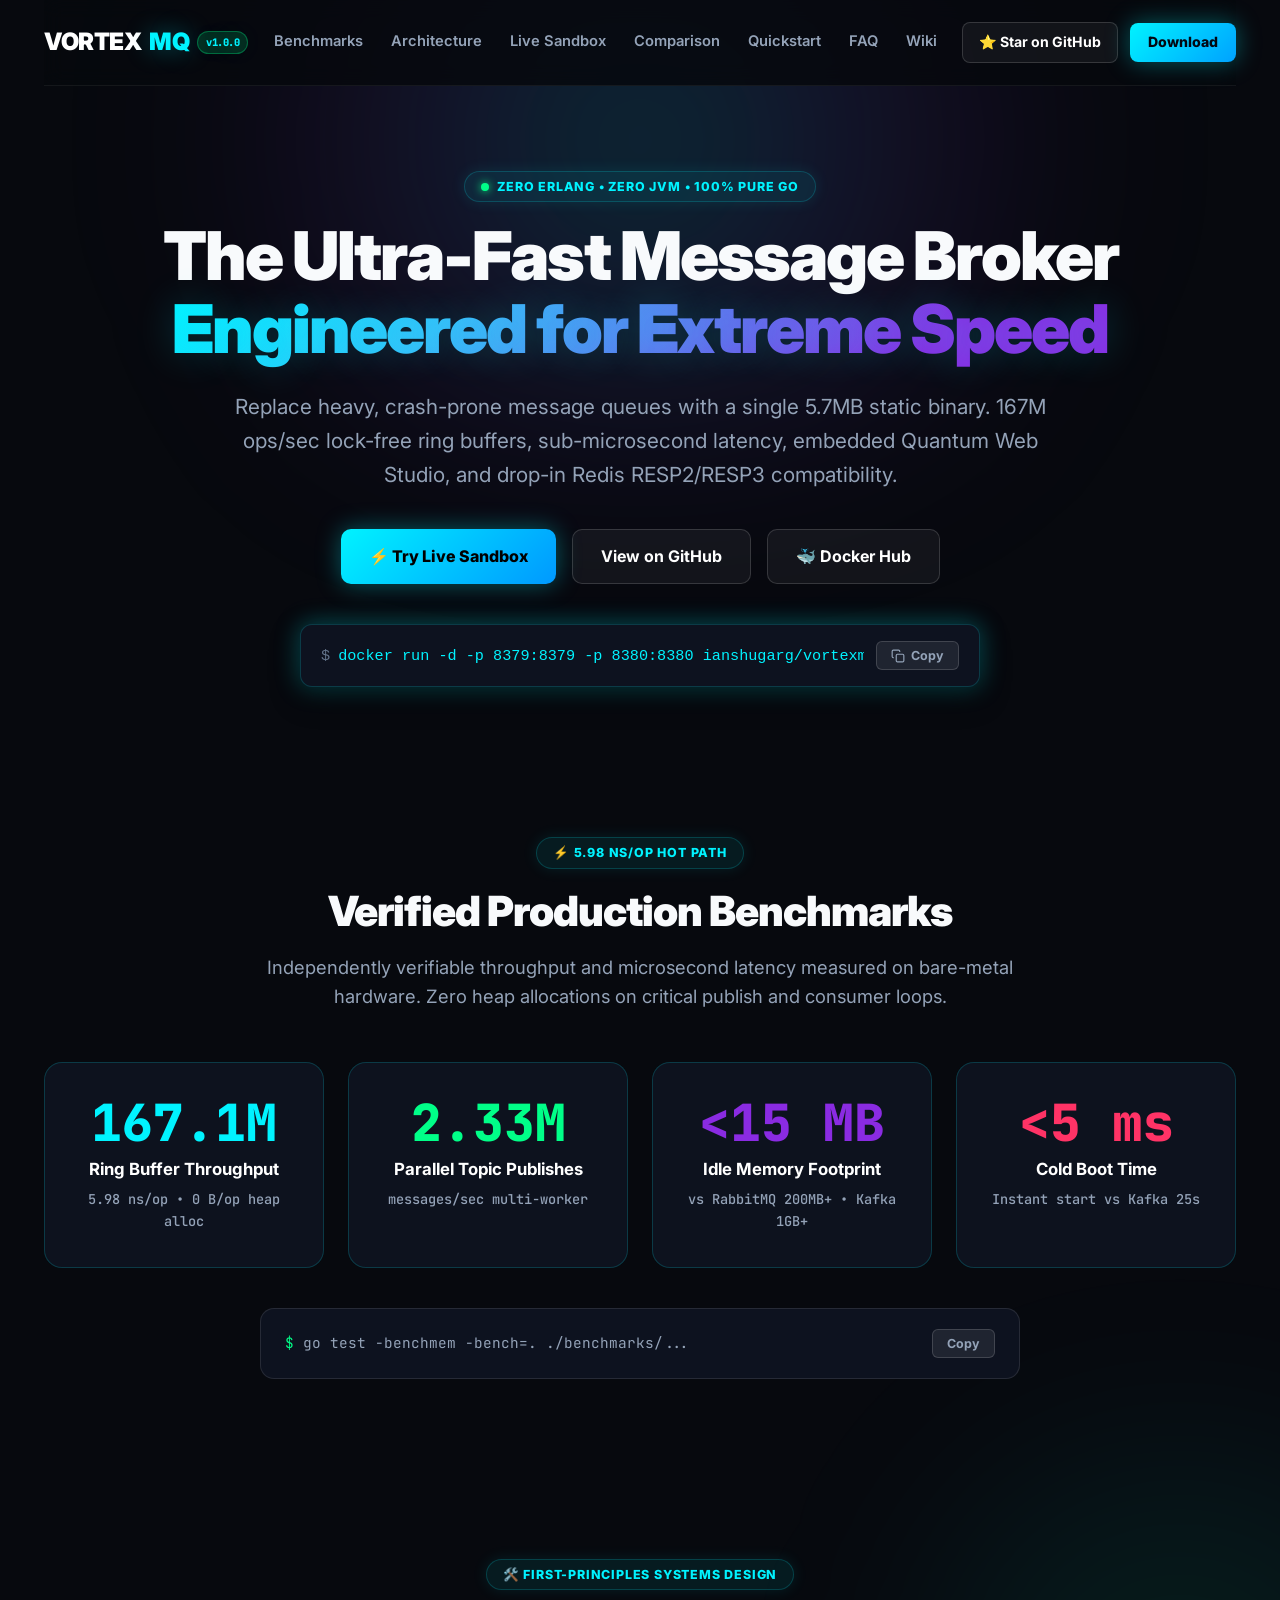
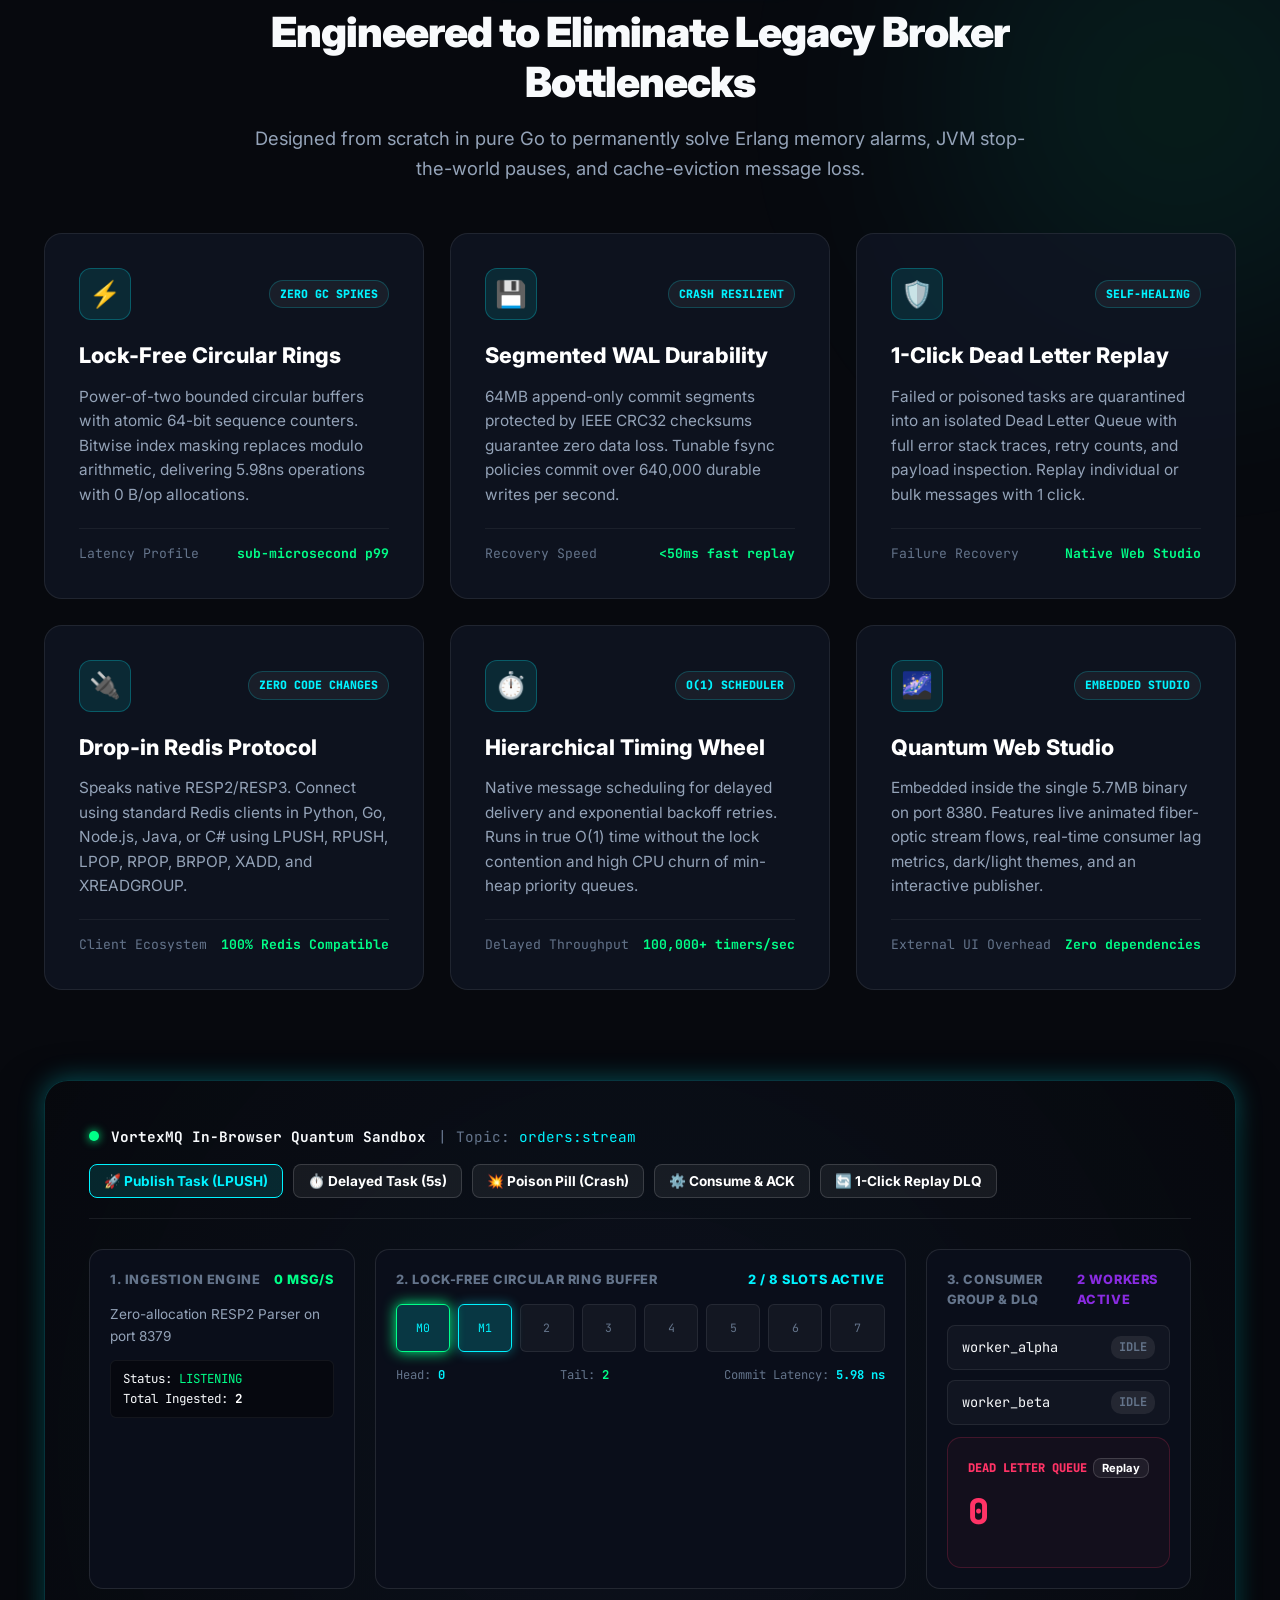
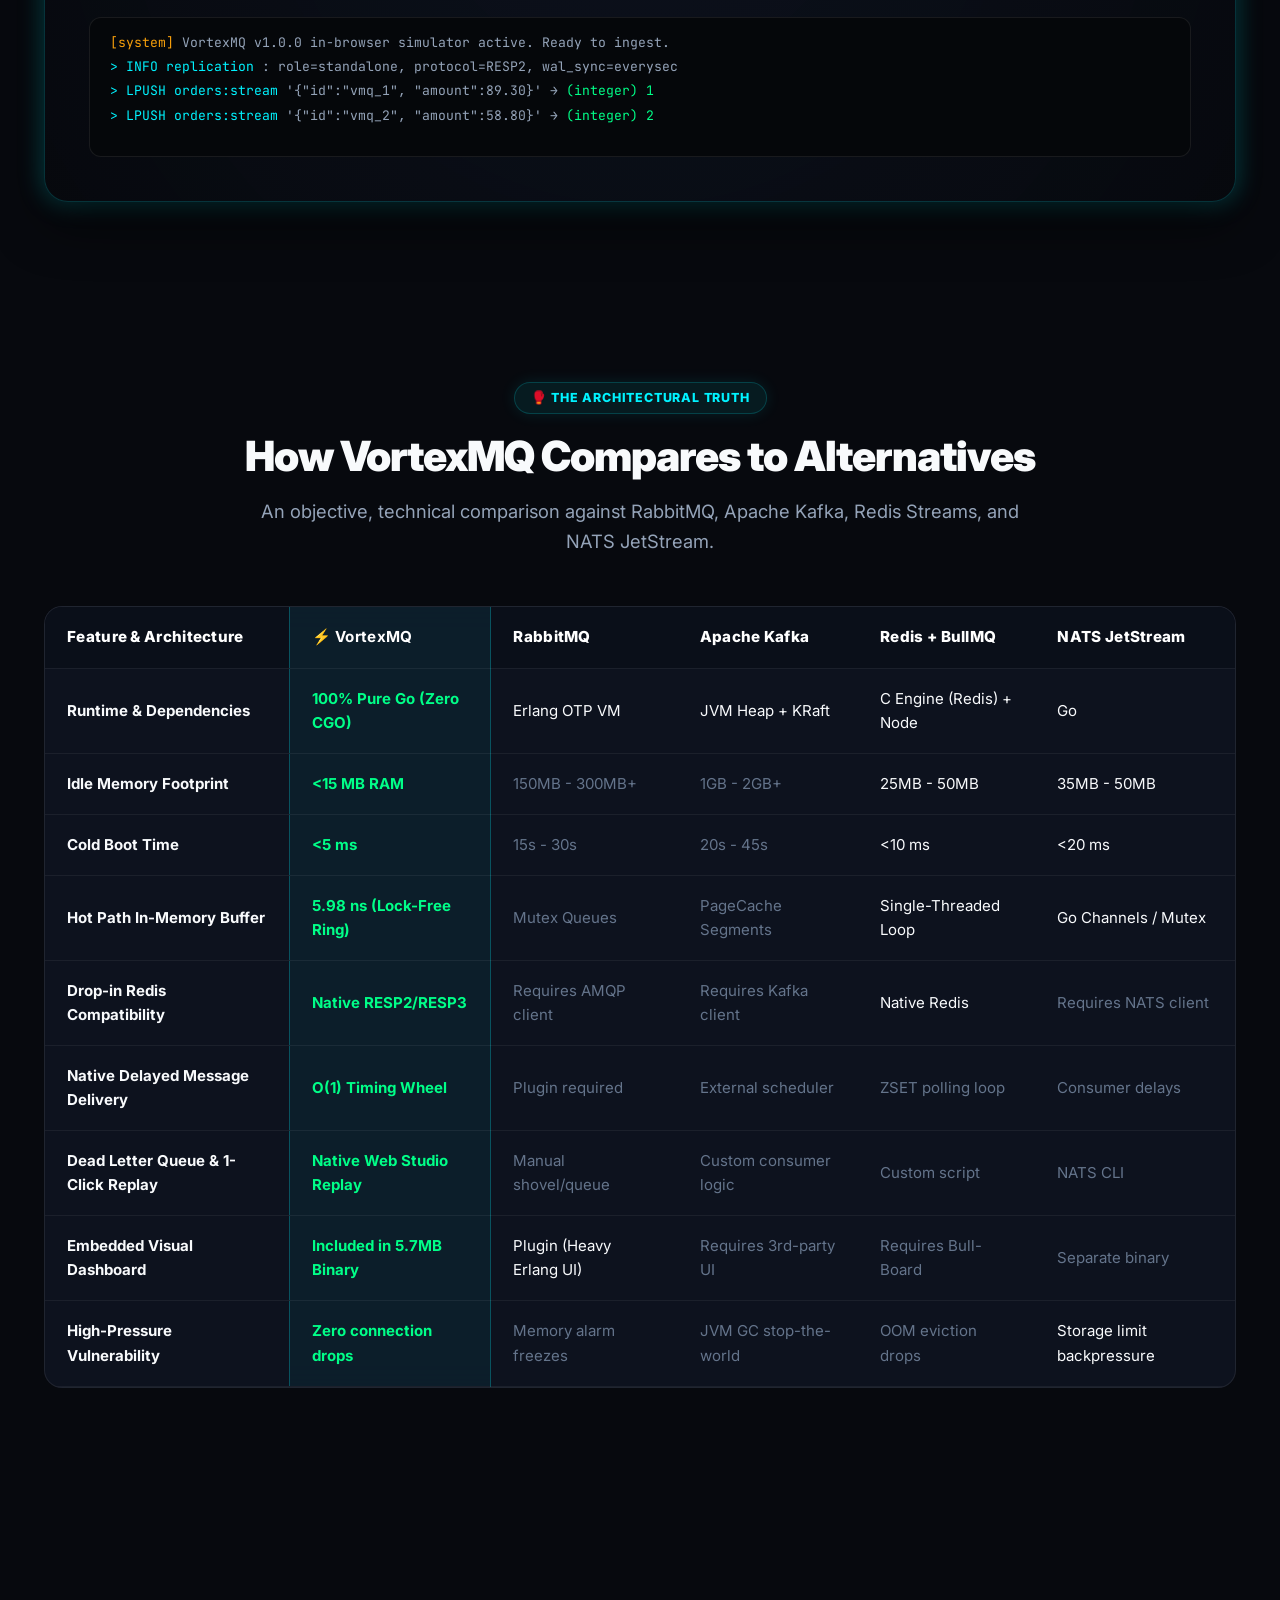
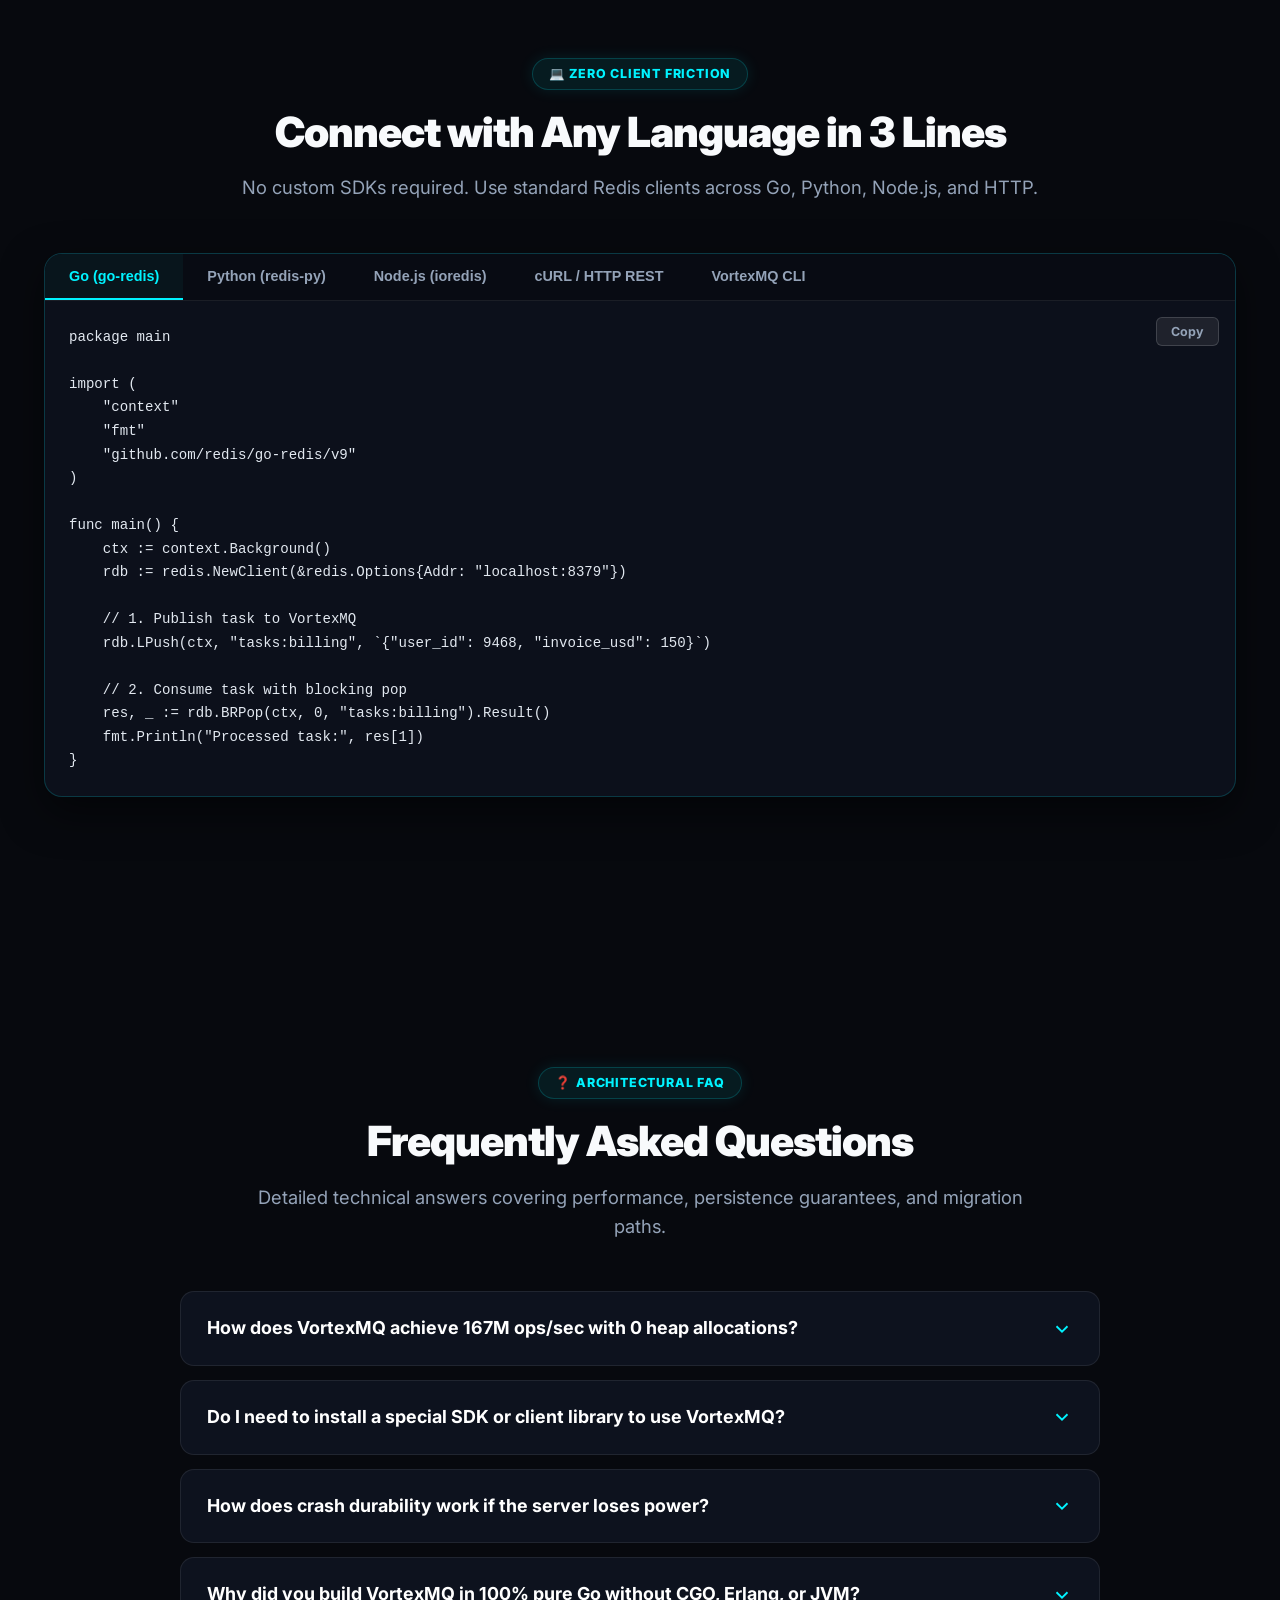
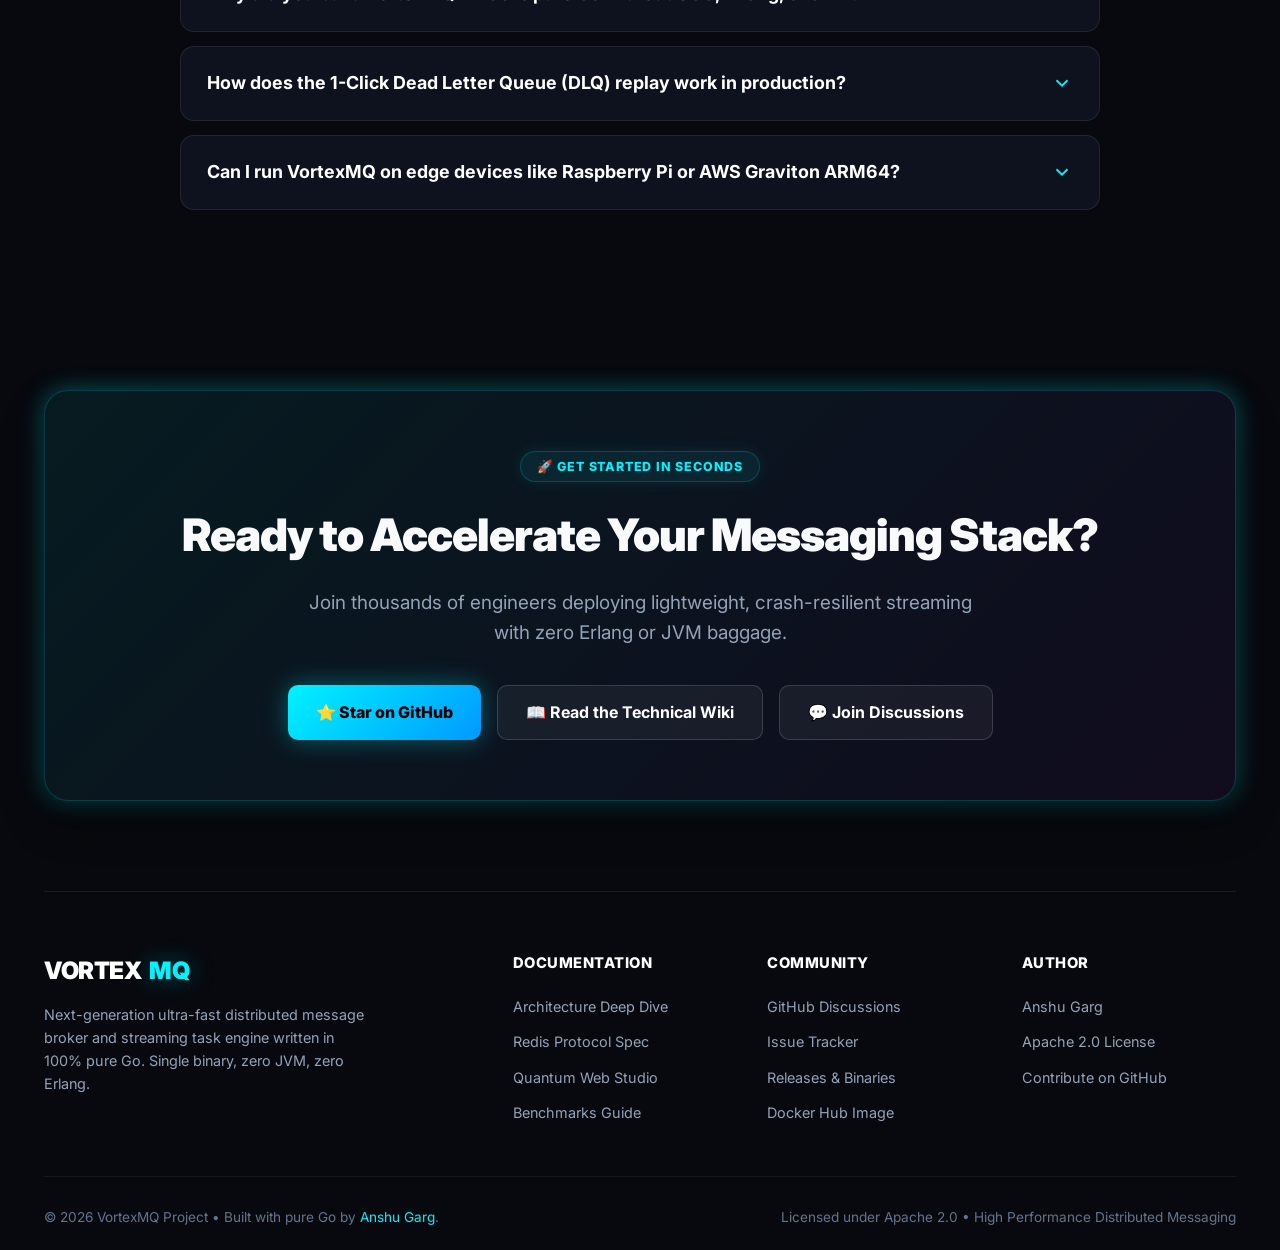
==== commit 551214ed: "style(mobile): optimize mobile layout with 2x2 stats grid, responsive command box, sticky table colu" ====
--- a/website/index.html
+++ b/website/index.html
@@ -1034,13 +1034,297 @@
             gap: 12px;
         }
 
+        .mobile-swipe-hint {
+            display: none;
+            text-align: center;
+            font-size: 0.78rem;
+            color: var(--accent-cyan);
+            font-family: var(--font-mono);
+            margin-bottom: 12px;
+        }
+
+        /* TABLET & LAPTOP (<= 900px) */
         @media (max-width: 900px) {
-            h1 { font-size: 2.8rem; }
-            .section-header h2 { font-size: 2.1rem; }
             .nav-links { display: none; }
-            .footer-grid { grid-template-columns: 1fr; }
-            .sandbox-section { padding: 24px; }
-            .stat-num { font-size: 2.6rem; }
+            .section-padding { padding: 60px 0; }
+            .features-grid { grid-template-columns: repeat(auto-fit, minmax(280px, 1fr)); }
+            .pipeline-visual { grid-template-columns: 1fr; }
+            .footer-grid { grid-template-columns: 1fr 1fr; gap: 30px; }
+            .mobile-swipe-hint { display: block; }
+        }
+
+        /* MOBILE PHONES (<= 600px - iPhone, Pixel, Samsung Galaxy) */
+        @media (max-width: 600px) {
+            .container { padding: 0 16px; }
+
+            /* Header */
+            header {
+                padding: 14px 0;
+            }
+            .logo { font-size: 1.25rem; }
+            .logo-badge { font-size: 0.6rem; padding: 1px 6px; }
+            .btn-star {
+                padding: 6px 10px;
+                font-size: 0.76rem;
+                gap: 4px;
+                white-space: nowrap;
+            }
+            .btn-primary {
+                padding: 6px 12px;
+                font-size: 0.76rem;
+                white-space: nowrap;
+            }
+
+            /* Hero */
+            .hero {
+                padding: 40px 0 30px;
+            }
+            .pill-badge {
+                font-size: 0.68rem;
+                padding: 4px 12px;
+                letter-spacing: 0.4px;
+                margin-bottom: 16px;
+            }
+            h1 {
+                font-size: 2.15rem;
+                line-height: 1.15;
+                letter-spacing: -1px;
+                margin-bottom: 16px;
+            }
+            .hero p {
+                font-size: 0.98rem;
+                line-height: 1.6;
+                margin-bottom: 24px;
+                padding: 0 4px;
+            }
+            .hero-actions {
+                flex-direction: column;
+                gap: 10px;
+                width: 100%;
+                margin-bottom: 28px;
+            }
+            .btn-hero-primary, .btn-hero-secondary {
+                width: 100%;
+                justify-content: center;
+                padding: 12px 20px;
+                font-size: 0.92rem;
+            }
+
+            /* Command Box */
+            .cmd-box {
+                flex-direction: column;
+                align-items: stretch;
+                padding: 12px 14px;
+                gap: 10px;
+            }
+            .cmd-box code {
+                font-size: 0.76rem;
+                padding-bottom: 4px;
+                overflow-x: auto;
+            }
+            .btn-copy {
+                margin-left: 0;
+                width: 100%;
+                justify-content: center;
+                padding: 8px 12px;
+                font-size: 0.78rem;
+            }
+
+            /* Section Headers */
+            .section-header { margin-bottom: 30px; }
+            .section-header h2 {
+                font-size: 1.85rem;
+                letter-spacing: -0.5px;
+                margin-bottom: 10px;
+            }
+            .section-header p {
+                font-size: 0.92rem;
+                line-height: 1.55;
+            }
+            .section-padding { padding: 50px 0; }
+
+            /* Benchmarks: Gorgeous 2x2 Grid on Mobile */
+            .stats-grid {
+                grid-template-columns: 1fr 1fr;
+                gap: 10px;
+                margin-bottom: 20px;
+            }
+            .stat-card {
+                padding: 20px 10px;
+                border-radius: 14px;
+            }
+            .stat-num {
+                font-size: 1.95rem;
+                margin-bottom: 4px;
+            }
+            .stat-title {
+                font-size: 0.8rem;
+                margin-bottom: 4px;
+                line-height: 1.3;
+            }
+            .stat-sub {
+                font-size: 0.68rem;
+                line-height: 1.3;
+            }
+
+            .bench-terminal {
+                flex-direction: column;
+                align-items: stretch;
+                gap: 10px;
+                padding: 14px;
+                font-size: 0.76rem;
+            }
+            .bench-terminal .btn-copy { width: 100%; }
+
+            /* Architecture Features: Compact Mobile Cards */
+            .features-grid {
+                grid-template-columns: 1fr;
+                gap: 14px;
+            }
+            .feature-card {
+                padding: 22px 18px;
+                border-radius: 14px;
+            }
+            .feature-icon {
+                width: 44px;
+                height: 44px;
+                font-size: 1.3rem;
+            }
+            .feature-card h3 {
+                font-size: 1.18rem;
+                margin-bottom: 8px;
+            }
+            .feature-card p {
+                font-size: 0.88rem;
+                line-height: 1.55;
+                margin-bottom: 14px;
+            }
+            .feature-metric {
+                font-size: 0.76rem;
+                padding-top: 10px;
+            }
+
+            /* Live Sandbox Mobile Layout */
+            .sandbox-section {
+                padding: 18px 14px;
+                border-radius: 16px;
+                margin-bottom: 50px;
+            }
+            .sandbox-topbar {
+                flex-direction: column;
+                align-items: stretch;
+                gap: 12px;
+                margin-bottom: 18px;
+                padding-bottom: 14px;
+            }
+            .sandbox-status {
+                font-size: 0.8rem;
+                flex-wrap: wrap;
+            }
+            .sandbox-controls {
+                display: grid;
+                grid-template-columns: 1fr 1fr;
+                gap: 8px;
+            }
+            .sb-btn {
+                padding: 8px 6px;
+                font-size: 0.74rem;
+                justify-content: center;
+                white-space: nowrap;
+            }
+            .ring-slots {
+                grid-template-columns: repeat(4, 1fr);
+                gap: 6px;
+            }
+            .ring-slot {
+                height: 38px;
+                font-size: 0.68rem;
+            }
+            .pipeline-box {
+                padding: 14px;
+            }
+            .sandbox-log {
+                height: 120px;
+                font-size: 0.74rem;
+                padding: 10px 12px;
+            }
+
+            /* Comparison Table Mobile Sticky Column */
+            .table-responsive {
+                margin-bottom: 50px;
+                border-radius: 14px;
+            }
+            .comparison-table th, .comparison-table td {
+                padding: 10px 12px;
+                font-size: 0.78rem;
+                min-width: 105px;
+            }
+            .comparison-table th:first-child,
+            .comparison-table td:first-child {
+                position: sticky;
+                left: 0;
+                background: #0a0e1a;
+                z-index: 5;
+                min-width: 120px;
+                box-shadow: 3px 0 8px rgba(0, 0, 0, 0.4);
+            }
+
+            /* Quickstart Tabs */
+            .quickstart-box {
+                margin-bottom: 50px;
+                border-radius: 14px;
+            }
+            .tab-btn {
+                padding: 10px 14px;
+                font-size: 0.8rem;
+            }
+            .tab-pane {
+                padding: 16px 14px;
+            }
+            .tab-pane pre {
+                font-size: 0.75rem;
+            }
+
+            /* FAQ */
+            .faq-grid { margin-bottom: 50px; gap: 10px; }
+            .faq-question {
+                padding: 16px 18px;
+                font-size: 0.95rem;
+            }
+            .faq-chevron {
+                width: 18px;
+                height: 18px;
+            }
+            .faq-answer {
+                font-size: 0.86rem;
+                padding: 0 18px;
+            }
+            .faq-item.open .faq-answer {
+                padding: 0 18px 18px;
+            }
+
+            /* CTA Section */
+            .cta-section {
+                padding: 34px 18px;
+                border-radius: 18px;
+                margin-bottom: 50px;
+            }
+            .cta-section h2 {
+                font-size: 1.85rem;
+            }
+            .cta-section p {
+                font-size: 0.94rem;
+                margin-bottom: 24px;
+            }
+
+            /* Footer */
+            footer { padding: 40px 0 30px; }
+            .footer-grid { grid-template-columns: 1fr; gap: 28px; }
+            .footer-bottom {
+                flex-direction: column;
+                text-align: center;
+                gap: 8px;
+            }
         }
     </style>
 </head>
@@ -1355,7 +1639,7 @@
                     <h2>How VortexMQ Compares to Alternatives</h2>
                     <p>An objective, technical comparison against RabbitMQ, Apache Kafka, Redis Streams, and NATS JetStream.</p>
                 </div>
-
+                <div class="mobile-swipe-hint">👉 Swipe table horizontally to compare all brokers</div>
                 <div class="table-responsive">
                     <table class="comparison-table">
                         <thead>
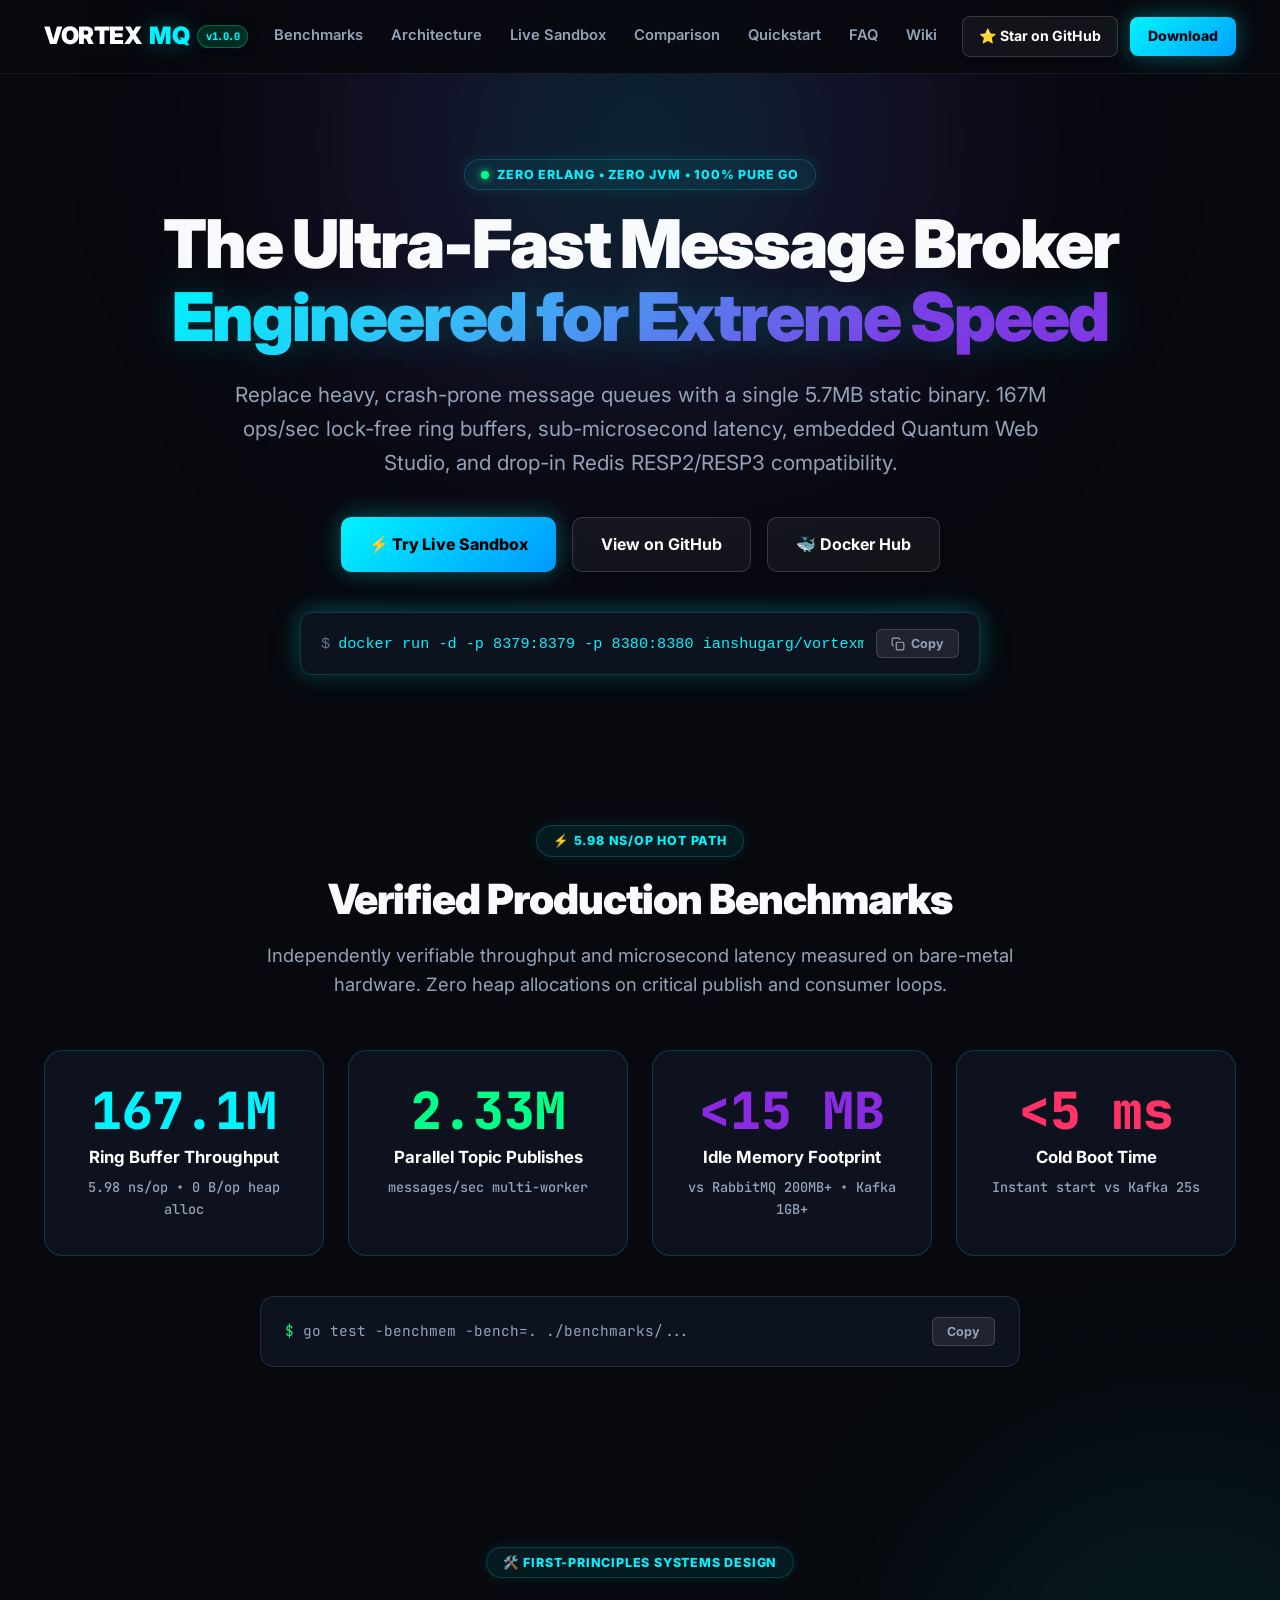
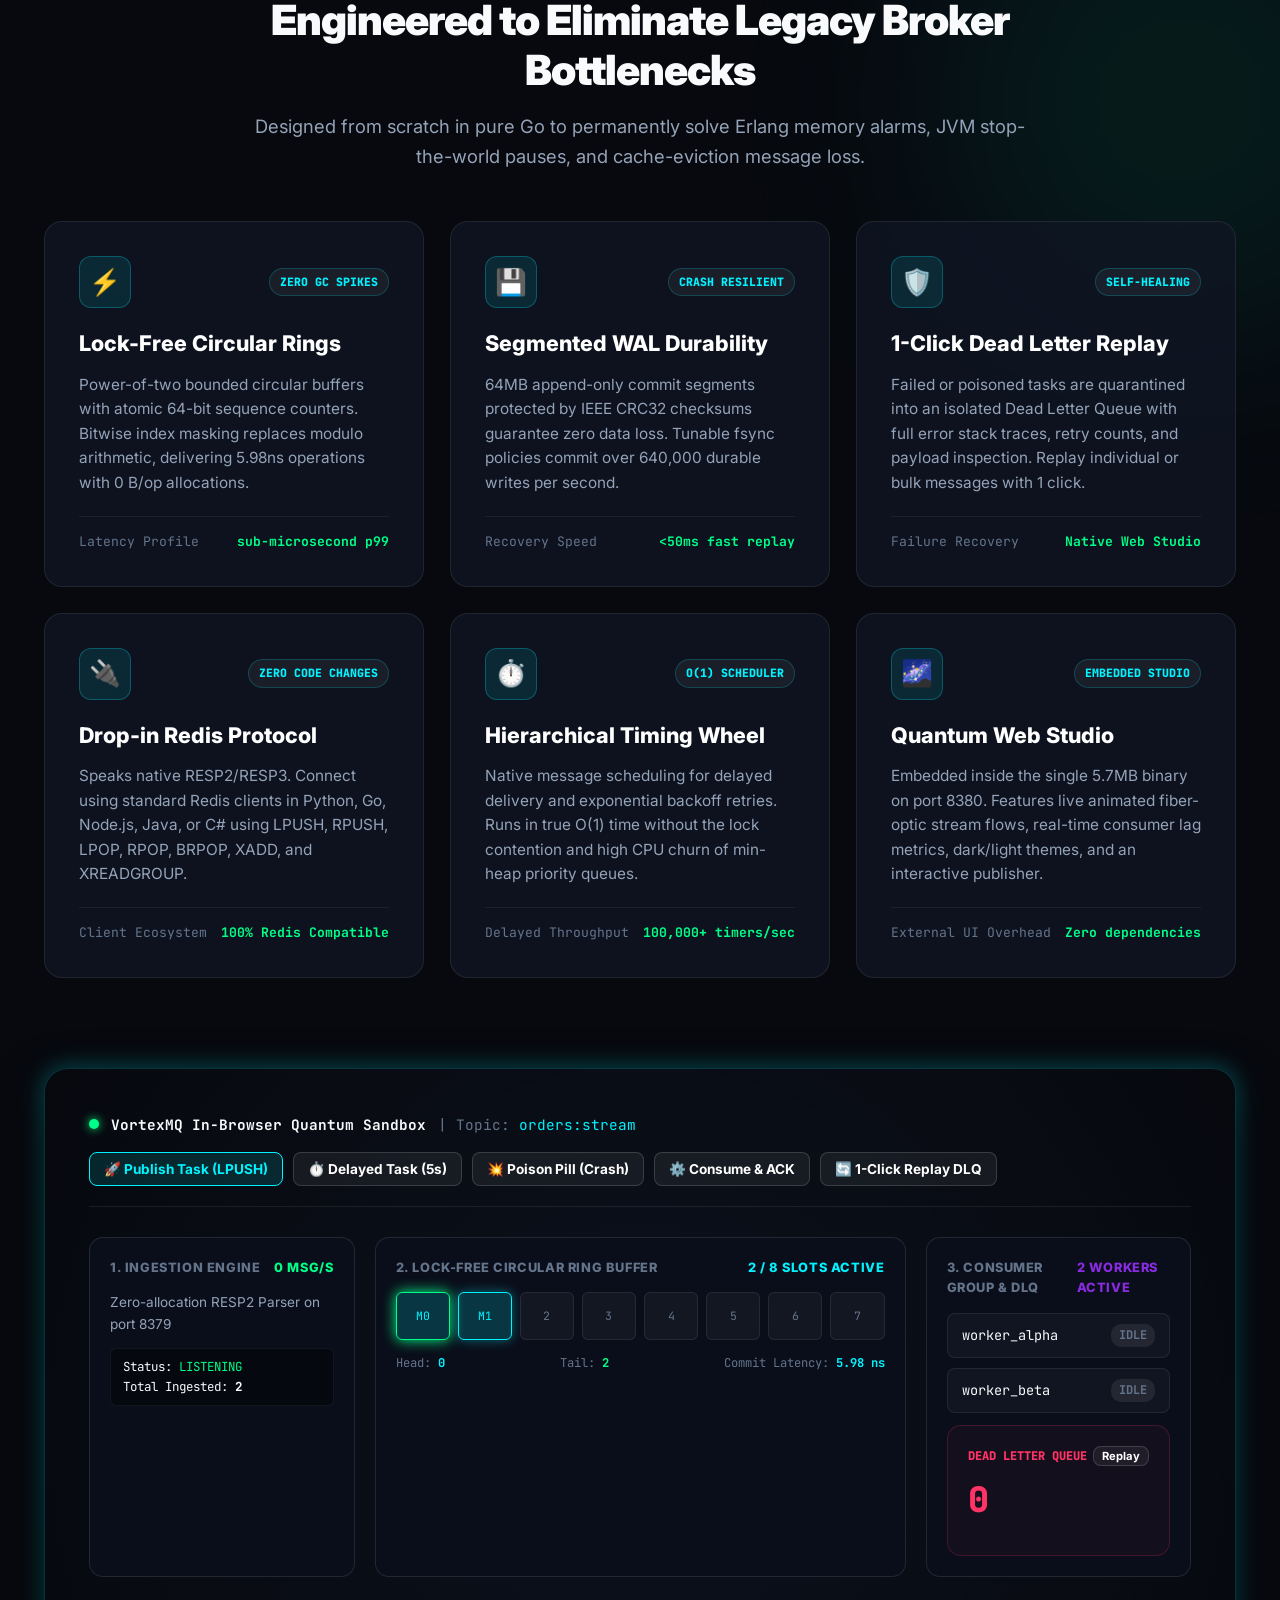
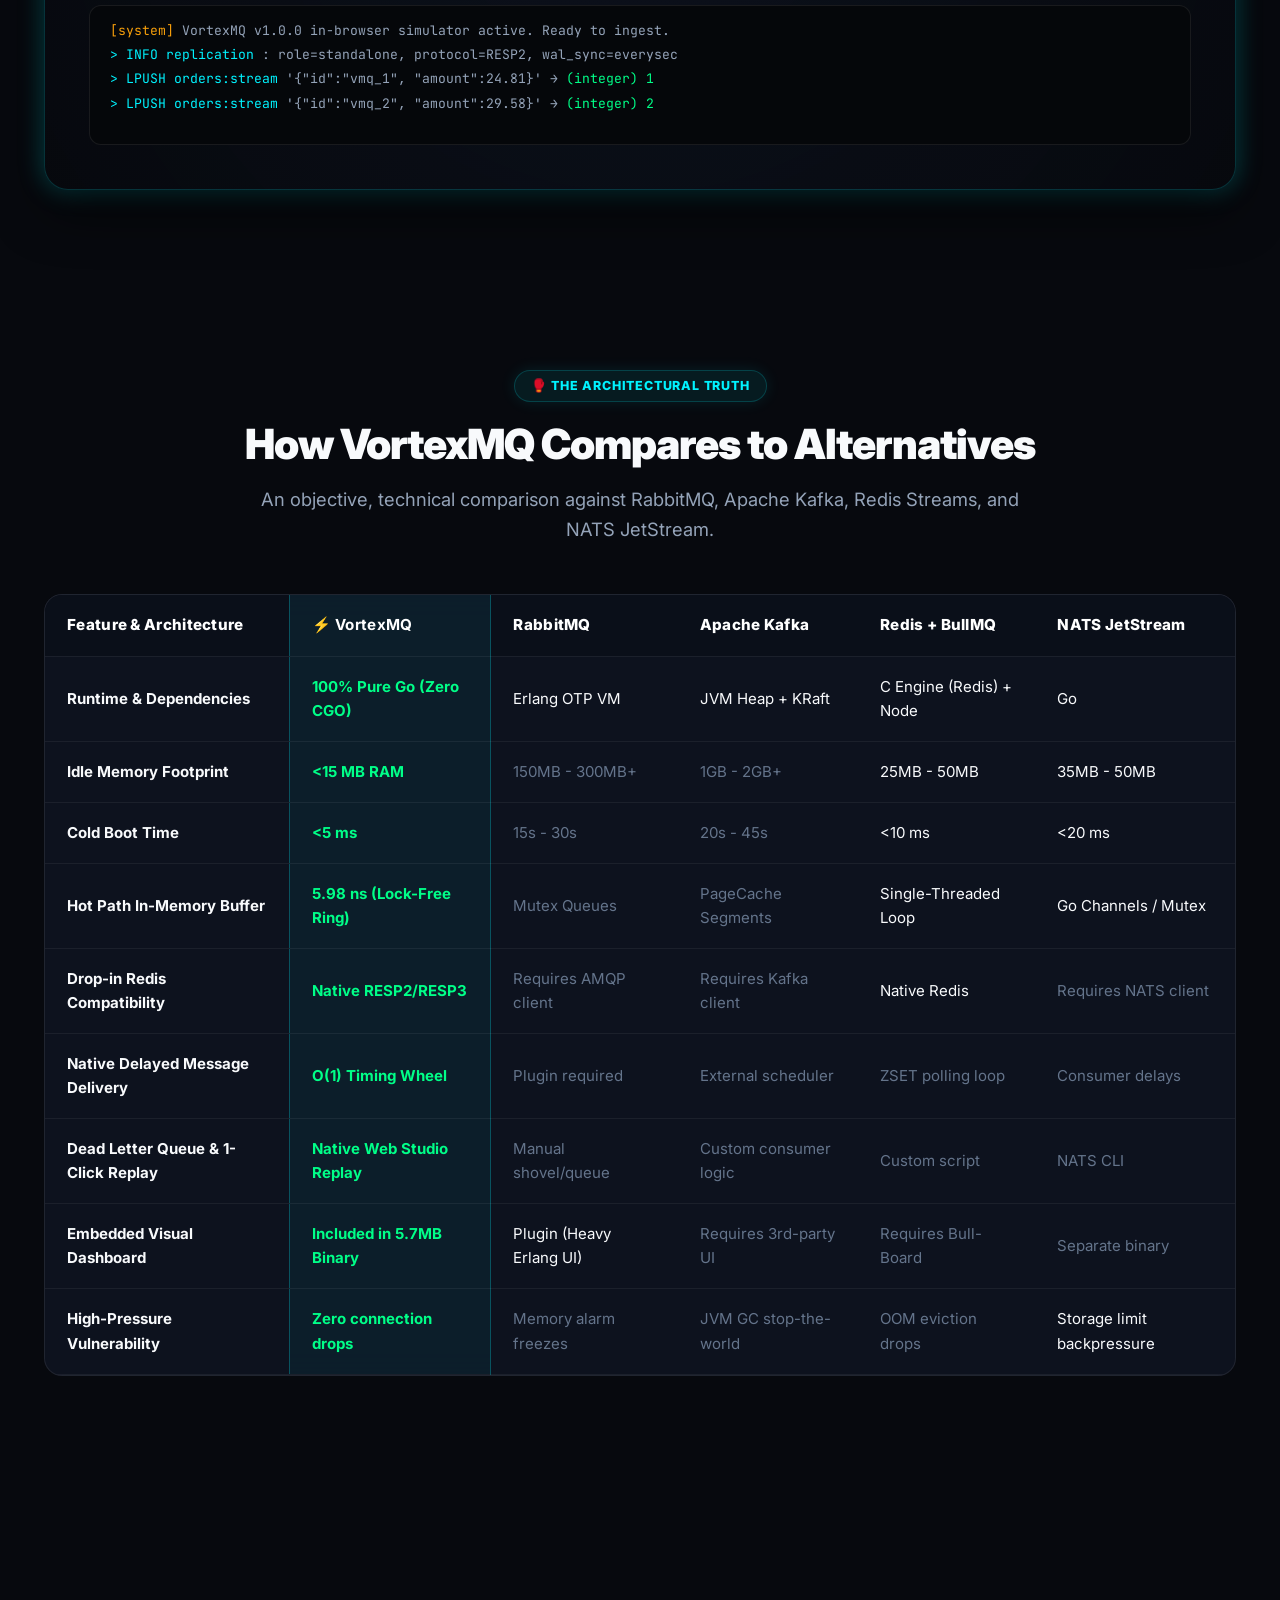
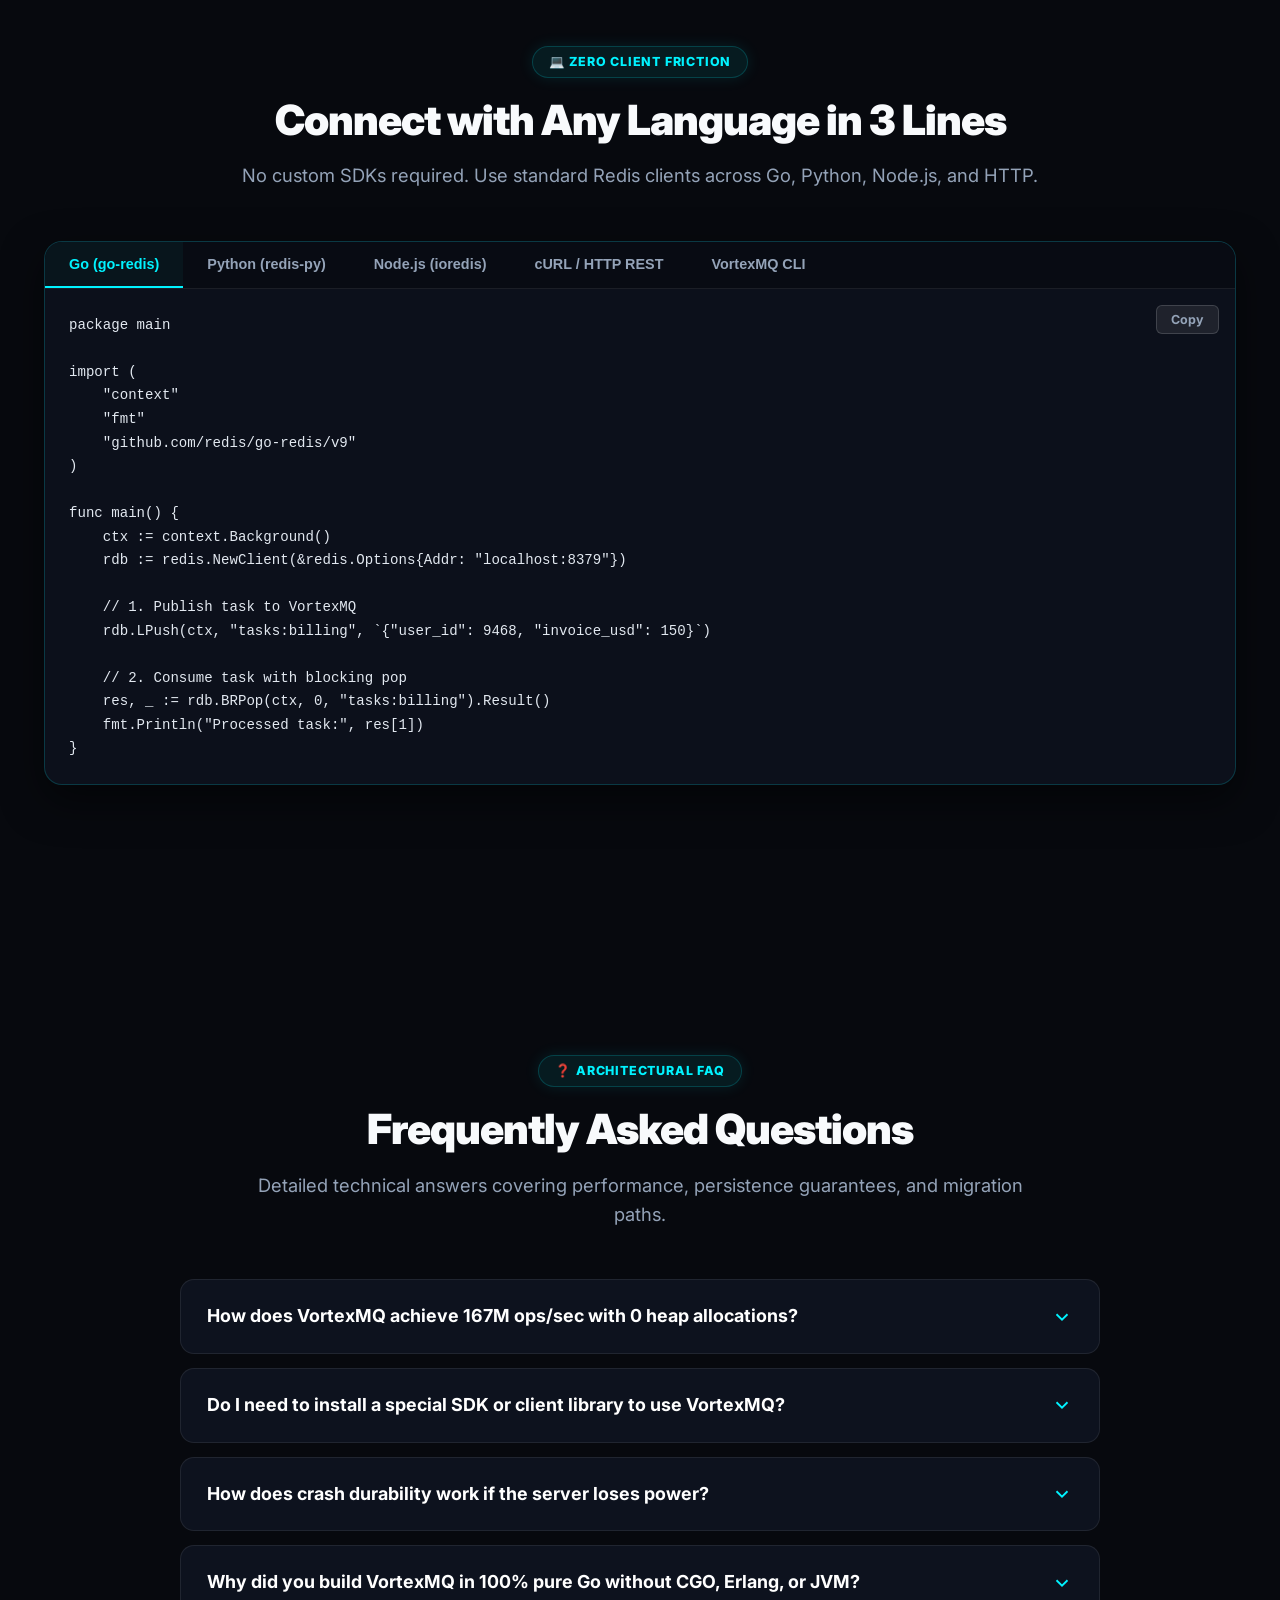
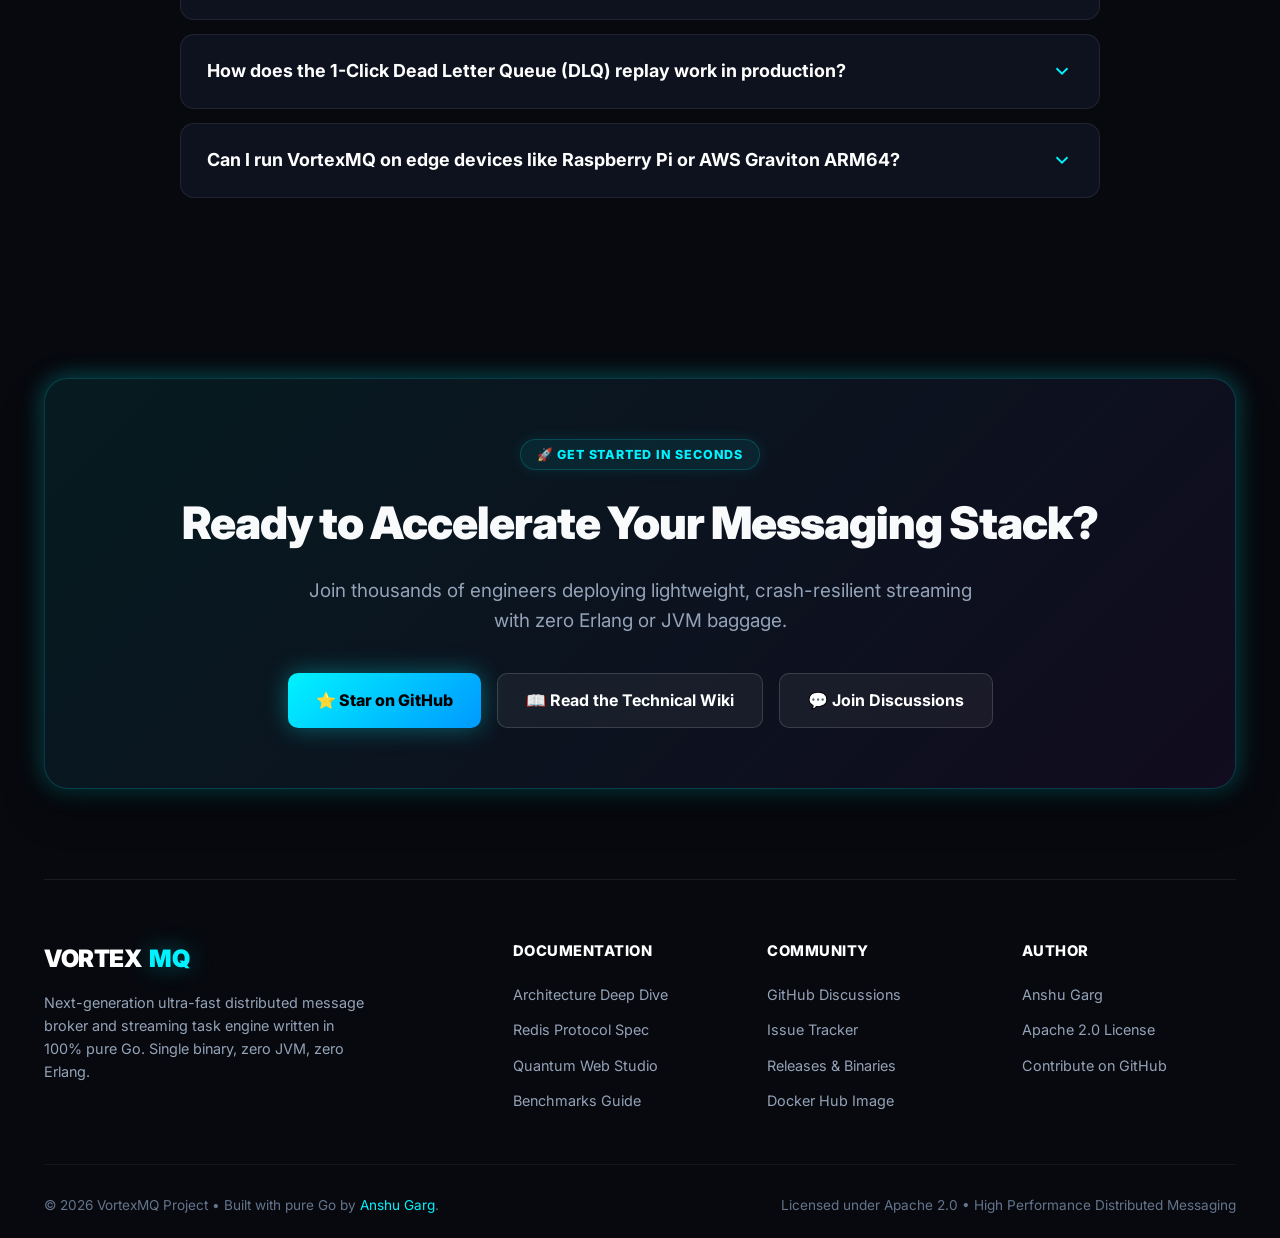
==== commit fbd964ee: "feat(mobile): implement edge-to-edge sticky header, animated hamburger navigation drawer, and suppre" ====
--- a/website/index.html
+++ b/website/index.html
@@ -175,18 +175,67 @@
             z-index: 1;
         }
 
-        /* Navigation */
-        header {
-            padding: 22px 0;
-            display: flex;
-            justify-content: space-between;
-            align-items: center;
-            border-bottom: 1px solid rgba(255, 255, 255, 0.06);
-            backdrop-filter: blur(10px);
+        /* SUPPRESS SCROLLBAR TRACKS EVERYWHERE */
+        * {
+            scrollbar-width: thin;
+            scrollbar-color: rgba(0, 243, 255, 0.2) transparent;
+        }
+        .cmd-box code,
+        .bench-terminal,
+        .code-tabs,
+        .tab-pane pre,
+        .stats-grid {
+            scrollbar-width: none !important;
+            -ms-overflow-style: none !important;
+        }
+        .cmd-box code::-webkit-scrollbar,
+        .bench-terminal::-webkit-scrollbar,
+        .code-tabs::-webkit-scrollbar,
+        .tab-pane pre::-webkit-scrollbar,
+        .stats-grid::-webkit-scrollbar {
+            display: none !important;
+            width: 0 !important;
+            height: 0 !important;
+        }
+
+        /* Sleek 3px scrollbars for tables and logs */
+        .table-responsive::-webkit-scrollbar,
+        .sandbox-log::-webkit-scrollbar {
+            height: 4px;
+            width: 4px;
+        }
+        .table-responsive::-webkit-scrollbar-track,
+        .sandbox-log::-webkit-scrollbar-track {
+            background: rgba(0, 0, 0, 0.3);
+            border-radius: 4px;
+        }
+        .table-responsive::-webkit-scrollbar-thumb,
+        .sandbox-log::-webkit-scrollbar-thumb {
+            background: rgba(0, 243, 255, 0.35);
+            border-radius: 4px;
+        }
+
+        /* Site-Wide Full-Width Sticky Header */
+        .site-header {
             position: sticky;
             top: 0;
-            z-index: 100;
-            background: rgba(7, 9, 14, 0.85);
+            left: 0;
+            right: 0;
+            width: 100%;
+            z-index: 1000;
+            background: rgba(7, 9, 14, 0.88);
+            backdrop-filter: blur(14px);
+            -webkit-backdrop-filter: blur(14px);
+            border-bottom: 1px solid rgba(255, 255, 255, 0.08);
+        }
+
+        .header-container {
+            max-width: 1240px;
+            margin: 0 auto;
+            padding: 16px 24px;
+            display: flex;
+            justify-content: space-between;
+            align-items: center;
         }
 
         .logo {
@@ -261,6 +310,105 @@
             transform: translateY(-2px);
             filter: brightness(1.1);
             box-shadow: 0 0 30px rgba(0, 243, 255, 0.5);
+        }
+
+        /* Hamburger Button */
+        .hamburger-btn {
+            display: none;
+            background: rgba(255, 255, 255, 0.06);
+            border: 1px solid rgba(255, 255, 255, 0.15);
+            border-radius: 8px;
+            width: 40px;
+            height: 40px;
+            flex-direction: column;
+            justify-content: center;
+            align-items: center;
+            gap: 5px;
+            cursor: pointer;
+            transition: all 0.2s ease;
+            padding: 0;
+        }
+        .hamburger-btn:hover {
+            background: rgba(0, 243, 255, 0.15);
+            border-color: var(--accent-cyan);
+        }
+        .hamburger-btn span {
+            display: block;
+            width: 20px;
+            height: 2px;
+            background-color: #fff;
+            border-radius: 2px;
+            transition: all 0.3s ease;
+        }
+        .hamburger-btn.open span:nth-child(1) {
+            transform: translateY(7px) rotate(45deg);
+            background-color: var(--accent-cyan);
+        }
+        .hamburger-btn.open span:nth-child(2) {
+            opacity: 0;
+            transform: scaleX(0);
+        }
+        .hamburger-btn.open span:nth-child(3) {
+            transform: translateY(-7px) rotate(-45deg);
+            background-color: var(--accent-cyan);
+        }
+
+        /* Mobile Navigation Drawer */
+        .mobile-drawer {
+            display: none;
+            max-height: 0;
+            overflow: hidden;
+            background: rgba(7, 9, 14, 0.98);
+            backdrop-filter: blur(24px);
+            -webkit-backdrop-filter: blur(24px);
+            border-bottom: 1px solid var(--border-color);
+            transition: max-height 0.35s ease, padding 0.35s ease;
+            padding: 0 20px;
+            box-shadow: 0 20px 40px rgba(0, 0, 0, 0.8);
+        }
+        .mobile-drawer.open {
+            display: flex;
+            flex-direction: column;
+            gap: 16px;
+            max-height: 520px;
+            padding: 16px 20px 24px;
+        }
+        .mobile-nav {
+            display: flex;
+            flex-direction: column;
+            gap: 8px;
+        }
+        .mobile-nav a {
+            color: var(--text-main);
+            text-decoration: none;
+            font-size: 0.98rem;
+            font-weight: 700;
+            padding: 10px 14px;
+            border-radius: 8px;
+            background: rgba(255, 255, 255, 0.03);
+            border: 1px solid rgba(255, 255, 255, 0.06);
+            transition: all 0.2s;
+            display: flex;
+            align-items: center;
+            gap: 10px;
+        }
+        .mobile-nav a:hover, .mobile-nav a:active {
+            color: var(--accent-cyan);
+            background: rgba(0, 243, 255, 0.1);
+            border-color: var(--border-color);
+        }
+        .mobile-drawer-actions {
+            display: flex;
+            flex-direction: column;
+            gap: 10px;
+            padding-top: 12px;
+            border-top: 1px solid rgba(255, 255, 255, 0.08);
+        }
+        .mobile-drawer-actions a {
+            width: 100%;
+            justify-content: center;
+            padding: 12px;
+            font-size: 0.9rem;
         }
 
         /* Section Headings */
@@ -1046,6 +1194,8 @@
         /* TABLET & LAPTOP (<= 900px) */
         @media (max-width: 900px) {
             .nav-links { display: none; }
+            .hamburger-btn { display: flex; }
+            .header-container { padding: 14px 20px; }
             .section-padding { padding: 60px 0; }
             .features-grid { grid-template-columns: repeat(auto-fit, minmax(280px, 1fr)); }
             .pipeline-visual { grid-template-columns: 1fr; }
@@ -1058,26 +1208,22 @@
             .container { padding: 0 16px; }
 
             /* Header */
-            header {
-                padding: 14px 0;
+            .header-container {
+                padding: 12px 16px;
             }
             .logo { font-size: 1.25rem; }
             .logo-badge { font-size: 0.6rem; padding: 1px 6px; }
-            .btn-star {
-                padding: 6px 10px;
-                font-size: 0.76rem;
-                gap: 4px;
-                white-space: nowrap;
-            }
-            .btn-primary {
-                padding: 6px 12px;
-                font-size: 0.76rem;
-                white-space: nowrap;
+            .nav-actions .btn-star, 
+            .nav-actions .btn-primary {
+                display: none; /* Cleanly moved inside hamburger drawer */
+            }
+            .hamburger-btn {
+                display: flex;
             }
 
             /* Hero */
             .hero {
-                padding: 40px 0 30px;
+                padding: 36px 0 28px;
             }
             .pill-badge {
                 font-size: 0.68rem;
@@ -1332,9 +1478,9 @@
     <div class="ambient-glow"></div>
     <div class="ambient-glow-secondary"></div>
 
-    <div class="container">
-        <!-- HEADER -->
-        <header>
+    <!-- SITE-WIDE FULL-WIDTH HEADER -->
+    <header class="site-header">
+        <div class="header-container">
             <a href="#" class="logo">
                 VORTEX<span>MQ</span>
                 <span class="logo-badge">v1.0.0</span>
@@ -1355,9 +1501,38 @@
                 <a href="https://github.com/GargAnshu9468/vortexmq/releases" class="btn-primary" target="_blank" rel="noopener">
                     Download
                 </a>
+                <!-- Mobile Hamburger Button -->
+                <button class="hamburger-btn" id="hamburgerBtn" aria-label="Toggle navigation menu" onclick="toggleMobileMenu()">
+                    <span></span>
+                    <span></span>
+                    <span></span>
+                </button>
             </div>
-        </header>
-
+        </div>
+
+        <!-- Mobile Drawer Menu -->
+        <div class="mobile-drawer" id="mobileDrawer">
+            <nav class="mobile-nav">
+                <a href="#benchmarks" onclick="closeMobileMenu()">⚡ Benchmarks</a>
+                <a href="#architecture" onclick="closeMobileMenu()">🛠️ Architecture</a>
+                <a href="#sandbox" onclick="closeMobileMenu()">🎮 Live Sandbox</a>
+                <a href="#comparison" onclick="closeMobileMenu()">🥊 Broker Comparison</a>
+                <a href="#quickstart" onclick="closeMobileMenu()">💻 Quickstart</a>
+                <a href="#faq" onclick="closeMobileMenu()">❓ FAQ</a>
+                <a href="https://github.com/GargAnshu9468/vortexmq/wiki" target="_blank" rel="noopener" onclick="closeMobileMenu()">📖 Technical Wiki</a>
+            </nav>
+            <div class="mobile-drawer-actions">
+                <a href="https://github.com/GargAnshu9468/vortexmq" class="btn-hero-secondary" target="_blank" rel="noopener">
+                    ⭐ Star on GitHub
+                </a>
+                <a href="https://github.com/GargAnshu9468/vortexmq/releases" class="btn-hero-primary" target="_blank" rel="noopener">
+                    📦 Download v1.0.0
+                </a>
+            </div>
+        </div>
+    </header>
+
+    <div class="container">
         <main>
             <!-- HERO SECTION -->
             <section class="hero">
@@ -1962,6 +2137,21 @@
 
     <!-- Interactive In-Browser Sandbox Script -->
     <script>
+        // Mobile Hamburger Menu Drawer Toggle
+        function toggleMobileMenu() {
+            const btn = document.getElementById('hamburgerBtn');
+            const drawer = document.getElementById('mobileDrawer');
+            if (btn) btn.classList.toggle('open');
+            if (drawer) drawer.classList.toggle('open');
+        }
+
+        function closeMobileMenu() {
+            const btn = document.getElementById('hamburgerBtn');
+            const drawer = document.getElementById('mobileDrawer');
+            if (btn) btn.classList.remove('open');
+            if (drawer) drawer.classList.remove('open');
+        }
+
         // Snippet copy helper
         function copySnippet(elementId, btn) {
             const text = document.getElementById(elementId).innerText;
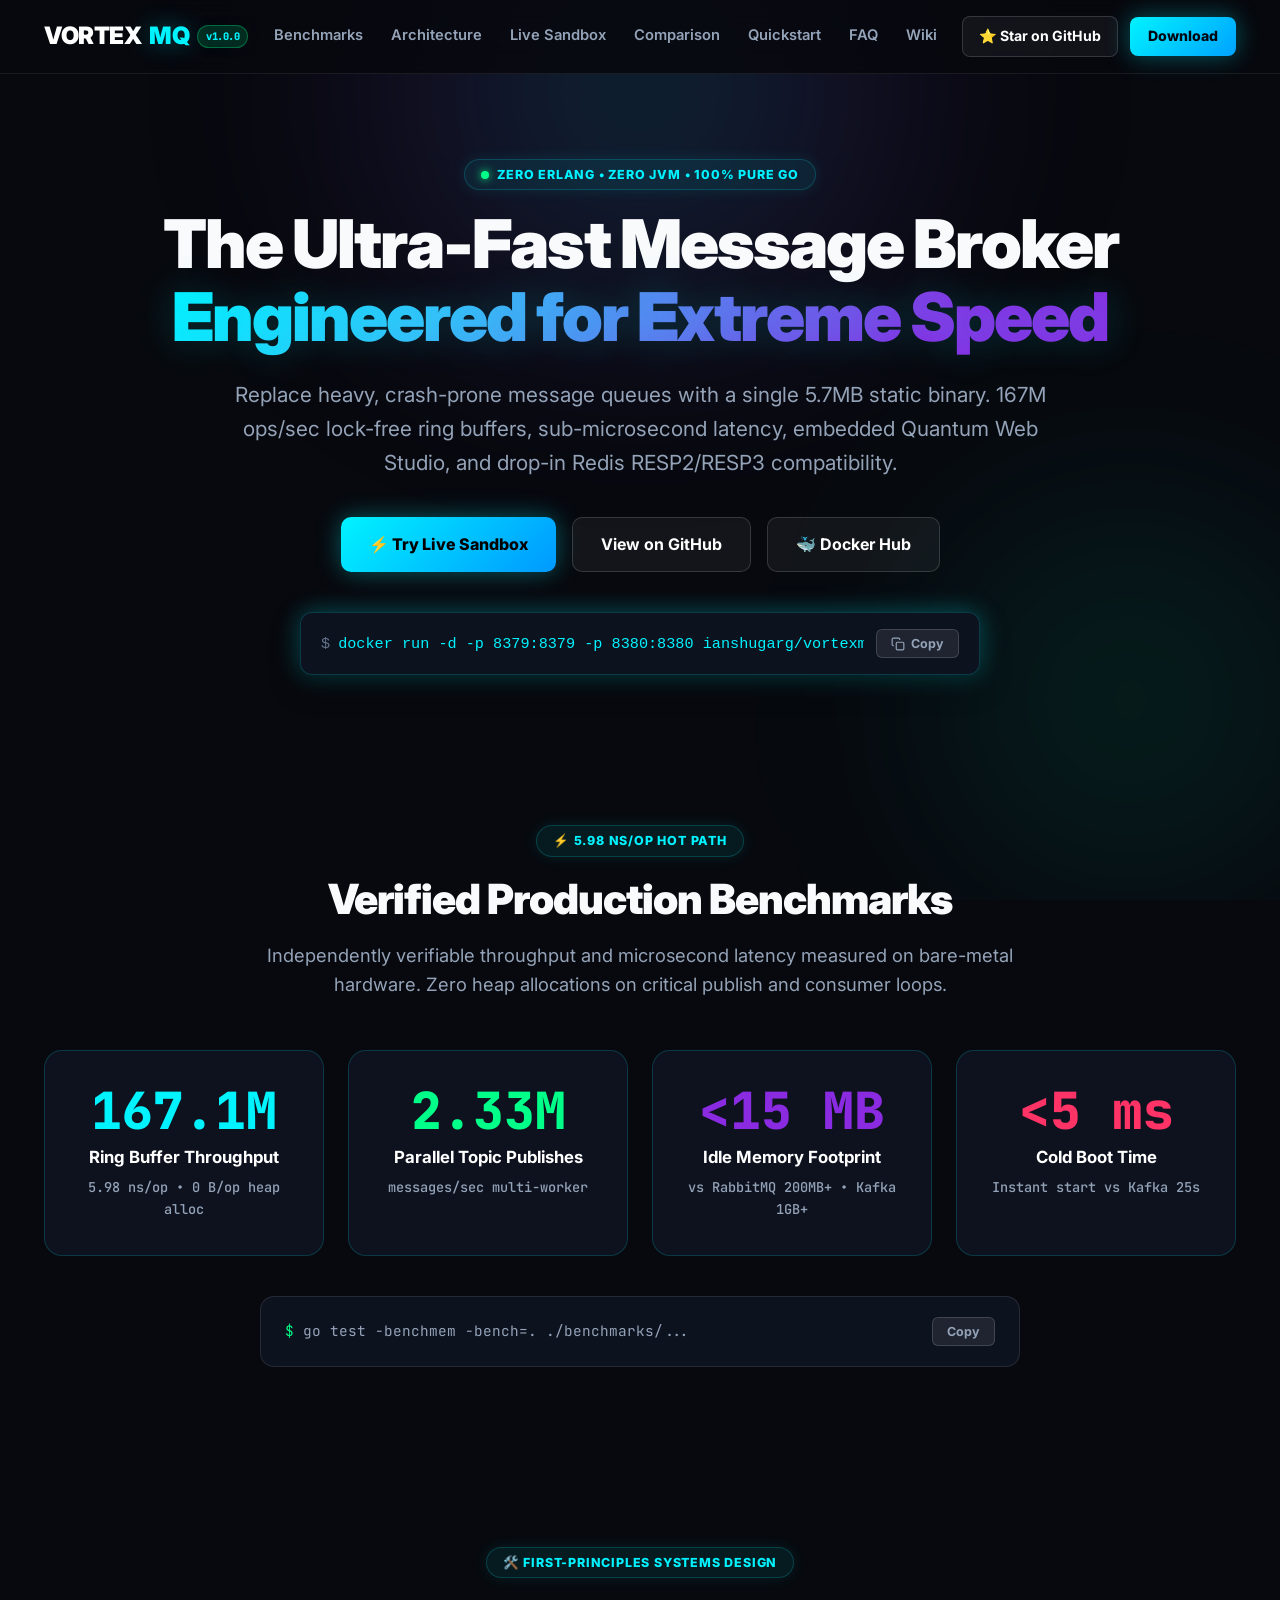
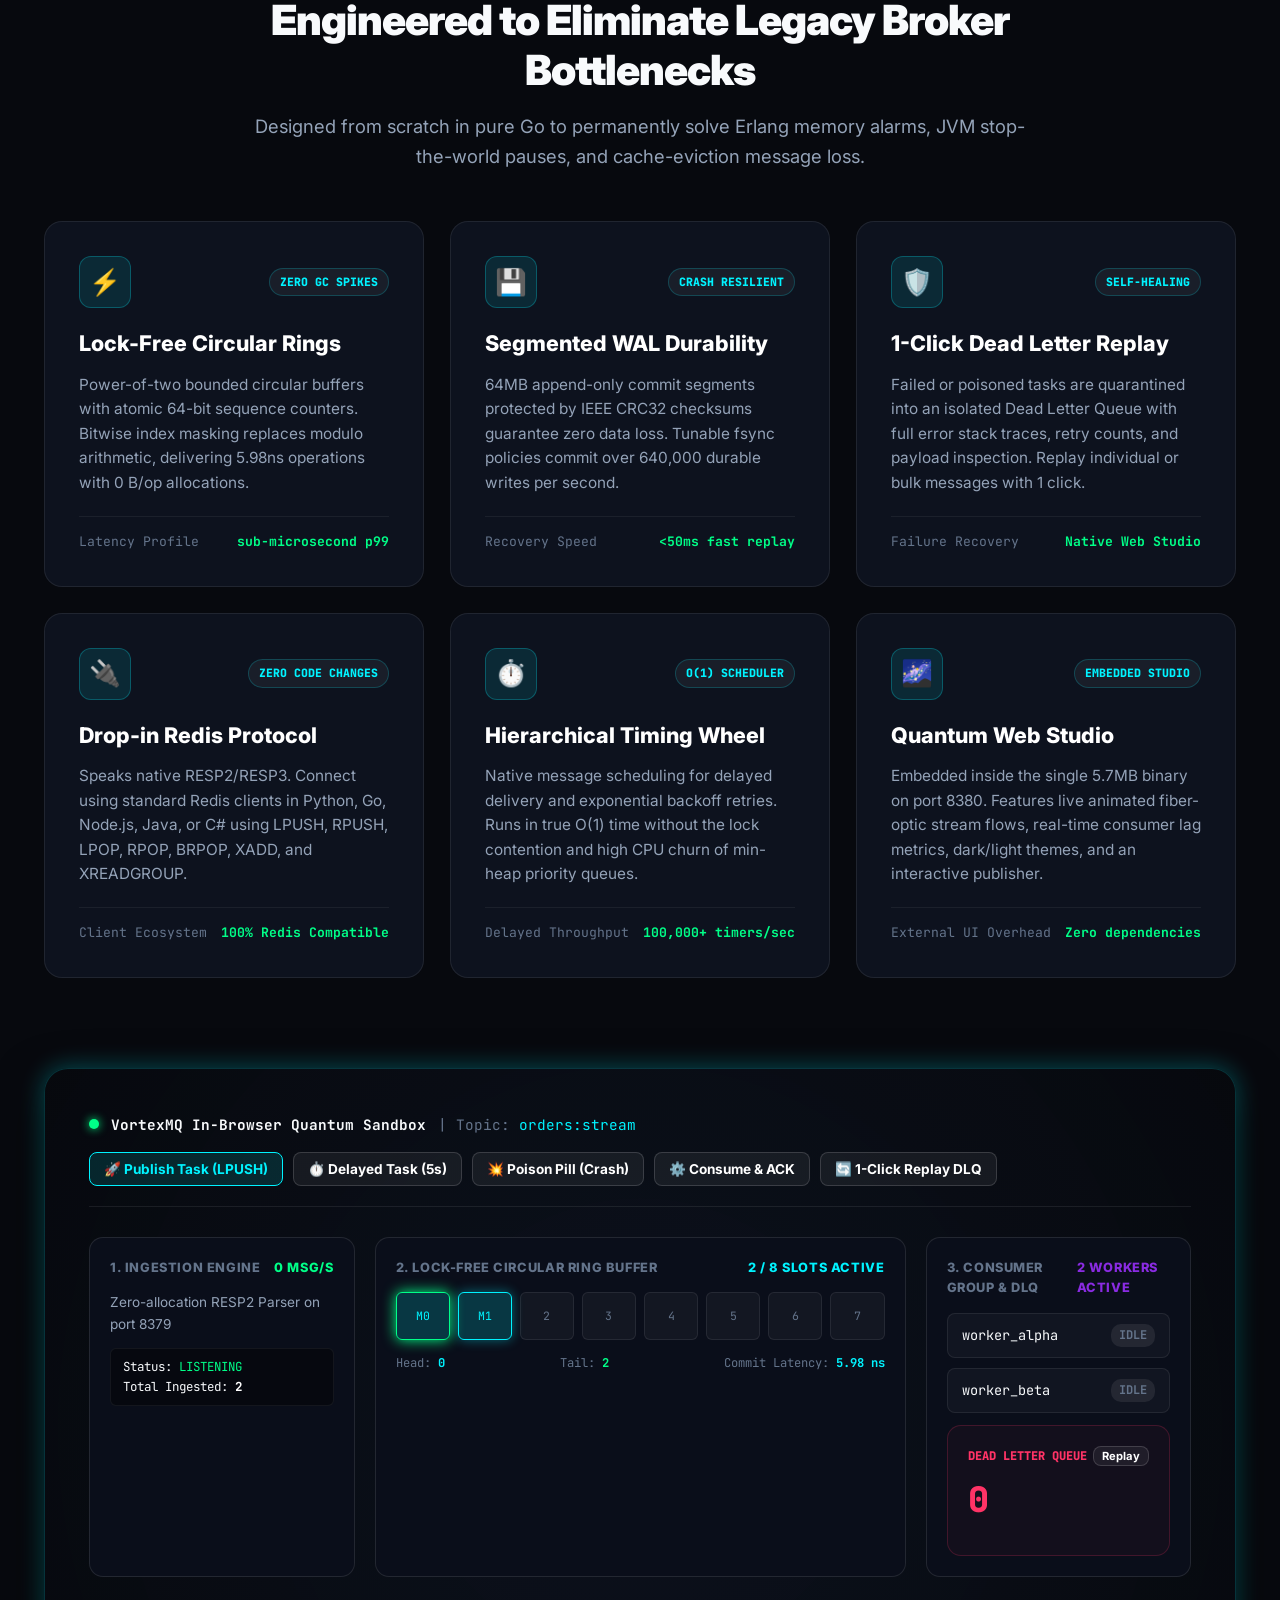
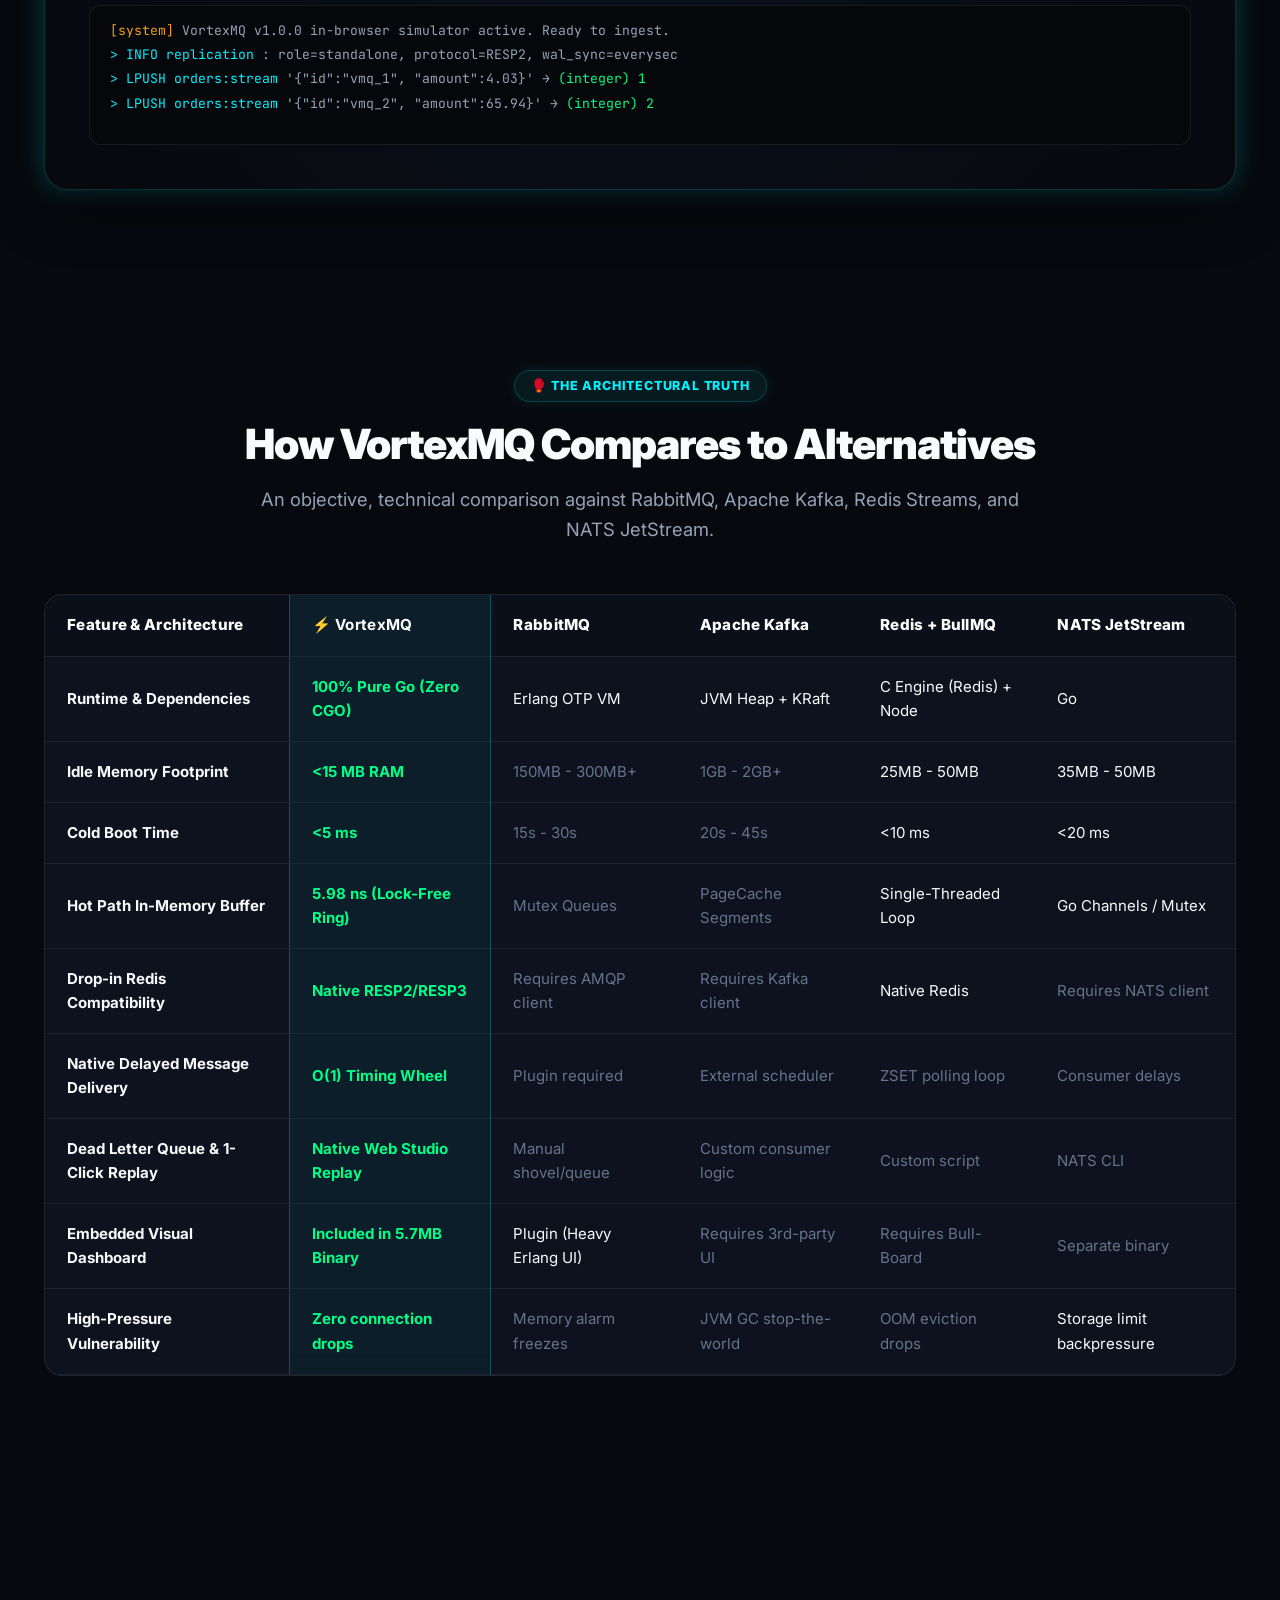
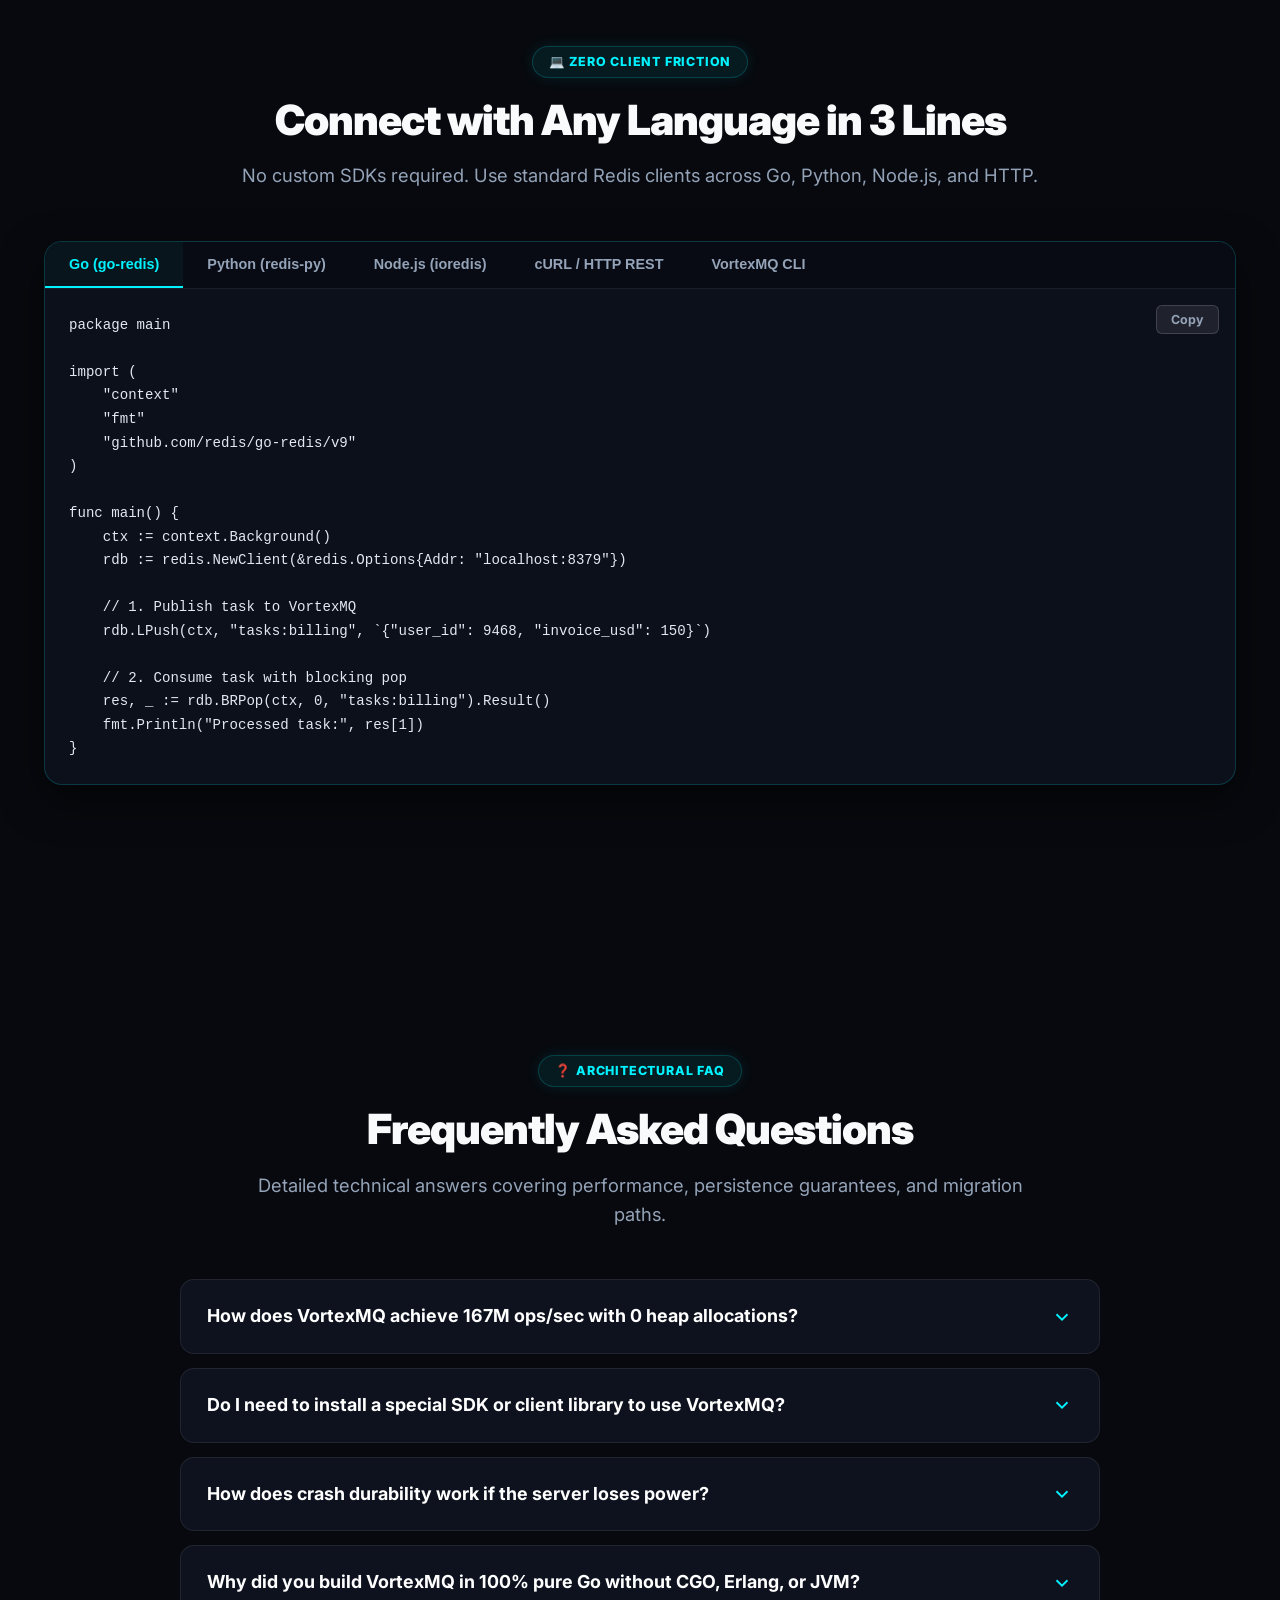
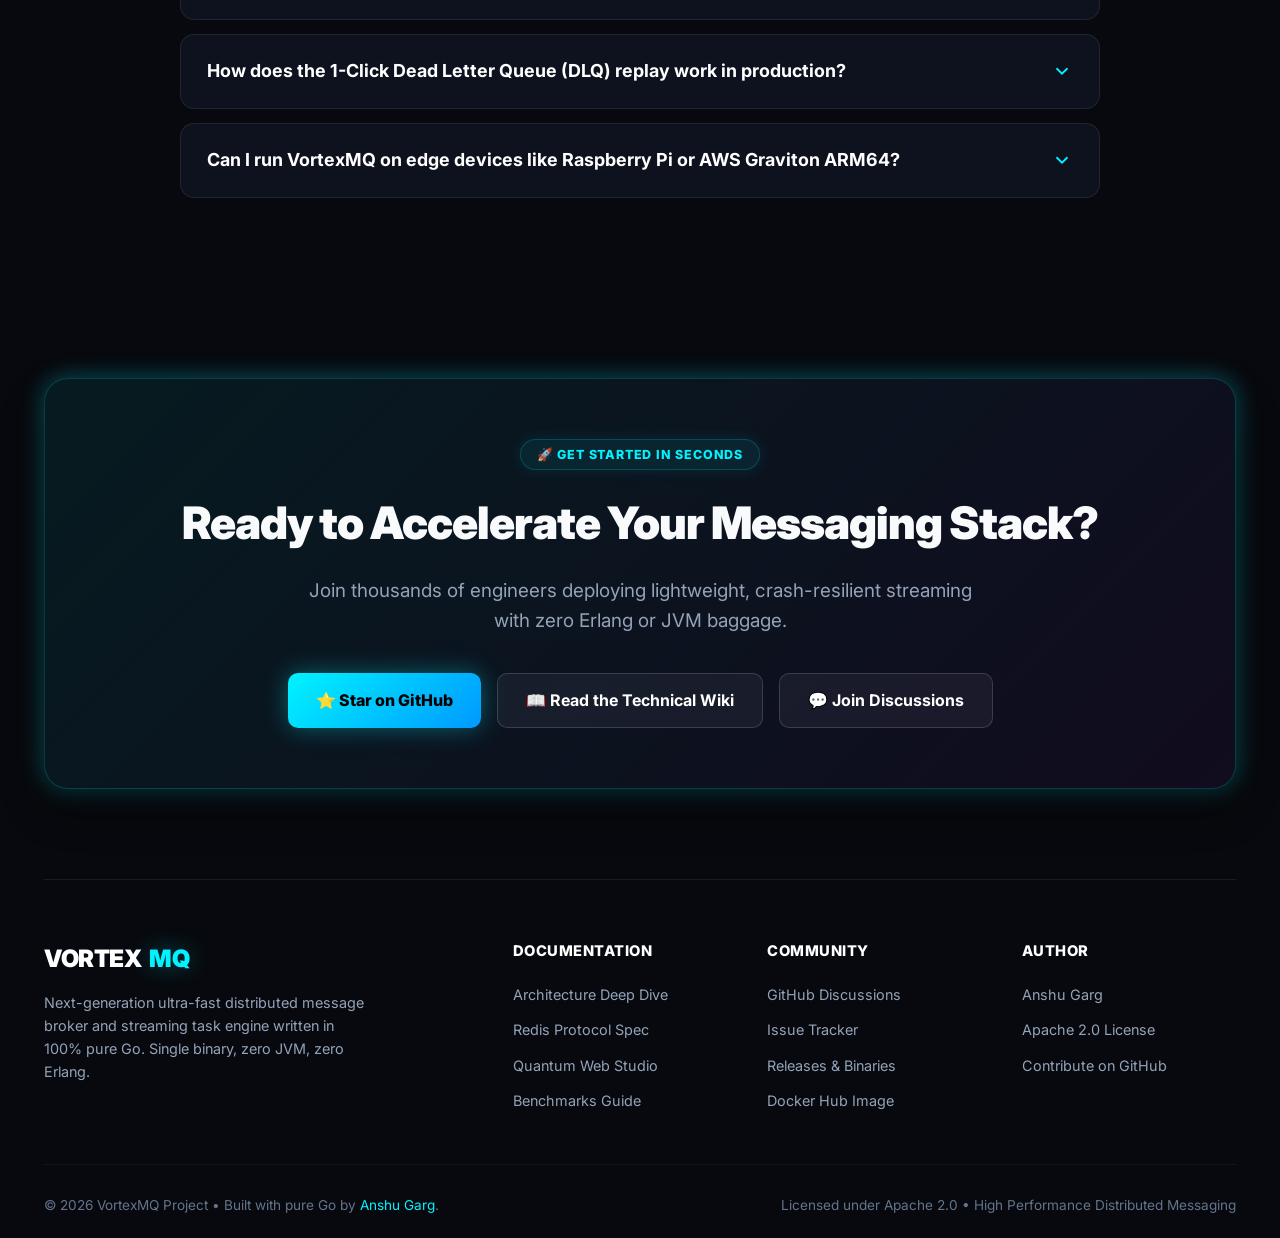
==== commit e118af55: "fix(mobile): strictly lock horizontal scroll on html and body, wrap ambient glows in fixed overflow " ====
--- a/website/index.html
+++ b/website/index.html
@@ -131,48 +131,69 @@
         }
 
         * { margin: 0; padding: 0; box-sizing: border-box; }
-        html { scroll-behavior: smooth; }
+        html {
+            scroll-behavior: smooth;
+            overflow-x: hidden !important;
+            width: 100% !important;
+            max-width: 100% !important;
+        }
         body {
             background-color: var(--bg-color);
             color: var(--text-main);
             font-family: var(--font-sans);
             line-height: 1.6;
-            overflow-x: hidden;
+            overflow-x: hidden !important;
+            width: 100% !important;
+            max-width: 100% !important;
+            position: relative;
             -webkit-font-smoothing: antialiased;
         }
 
-        /* Ambient Glow Backgrounds */
+        /* Ambient Glow Backgrounds Container - guarantees zero horizontal scroll */
+        .ambient-wrapper {
+            position: fixed;
+            top: 0;
+            left: 0;
+            width: 100%;
+            height: 100%;
+            overflow: hidden;
+            pointer-events: none;
+            z-index: 0;
+        }
+
         .ambient-glow {
             position: absolute;
             top: -160px;
             left: 50%;
             transform: translateX(-50%);
-            width: 1000px;
-            height: 600px;
+            width: 800px;
+            height: 500px;
+            max-width: 100vw;
             background: radial-gradient(circle, rgba(0, 243, 255, 0.18) 0%, rgba(138, 43, 226, 0.12) 45%, transparent 75%);
             filter: blur(100px);
             pointer-events: none;
-            z-index: 0;
         }
 
         .ambient-glow-secondary {
             position: absolute;
-            top: 1400px;
-            right: -200px;
-            width: 600px;
-            height: 600px;
+            top: 50%;
+            right: -100px;
+            width: 500px;
+            height: 500px;
+            max-width: 100vw;
             background: radial-gradient(circle, rgba(0, 255, 136, 0.1) 0%, rgba(0, 243, 255, 0.05) 50%, transparent 80%);
             filter: blur(90px);
             pointer-events: none;
-            z-index: 0;
         }
 
         .container {
             max-width: 1240px;
+            width: 100%;
             margin: 0 auto;
             padding: 0 24px;
             position: relative;
             z-index: 1;
+            box-sizing: border-box;
         }
 
         /* SUPPRESS SCROLLBAR TRACKS EVERYWHERE */
@@ -356,22 +377,17 @@
         /* Mobile Navigation Drawer */
         .mobile-drawer {
             display: none;
-            max-height: 0;
-            overflow: hidden;
-            background: rgba(7, 9, 14, 0.98);
-            backdrop-filter: blur(24px);
-            -webkit-backdrop-filter: blur(24px);
+            width: 100%;
+            background: #080c14;
             border-bottom: 1px solid var(--border-color);
-            transition: max-height 0.35s ease, padding 0.35s ease;
-            padding: 0 20px;
-            box-shadow: 0 20px 40px rgba(0, 0, 0, 0.8);
+            padding: 16px 20px 24px;
+            box-shadow: 0 20px 40px rgba(0, 0, 0, 0.9);
+            box-sizing: border-box;
         }
         .mobile-drawer.open {
-            display: flex;
+            display: flex !important;
             flex-direction: column;
-            gap: 16px;
-            max-height: 520px;
-            padding: 16px 20px 24px;
+            gap: 14px;
         }
         .mobile-nav {
             display: flex;
@@ -952,7 +968,12 @@
 
         /* COMPARISON MATRIX TABLE */
         .table-responsive {
-            overflow-x: auto;
+            width: 100% !important;
+            max-width: 100% !important;
+            display: block !important;
+            overflow-x: auto !important;
+            -webkit-overflow-scrolling: touch;
+            box-sizing: border-box;
             border-radius: 18px;
             border: 1px solid rgba(255, 255, 255, 0.08);
             background: var(--bg-card);
@@ -1475,13 +1496,15 @@
     </style>
 </head>
 <body>
-    <div class="ambient-glow"></div>
-    <div class="ambient-glow-secondary"></div>
+    <div class="ambient-wrapper">
+        <div class="ambient-glow"></div>
+        <div class="ambient-glow-secondary"></div>
+    </div>
 
     <!-- SITE-WIDE FULL-WIDTH HEADER -->
     <header class="site-header">
         <div class="header-container">
-            <a href="#" class="logo">
+            <a href="https://garganshu9468.github.io/vortexmq/" class="logo">
                 VORTEX<span>MQ</span>
                 <span class="logo-badge">v1.0.0</span>
             </a>
@@ -1502,7 +1525,7 @@
                     Download
                 </a>
                 <!-- Mobile Hamburger Button -->
-                <button class="hamburger-btn" id="hamburgerBtn" aria-label="Toggle navigation menu" onclick="toggleMobileMenu()">
+                <button type="button" class="hamburger-btn" id="hamburgerBtn" aria-label="Toggle navigation menu" onclick="toggleMobileMenu()">
                     <span></span>
                     <span></span>
                     <span></span>
@@ -2152,6 +2175,25 @@
             if (drawer) drawer.classList.remove('open');
         }
 
+        document.addEventListener('DOMContentLoaded', () => {
+            const btn = document.getElementById('hamburgerBtn');
+            if (btn) {
+                btn.addEventListener('click', (e) => {
+                    e.stopPropagation();
+                    toggleMobileMenu();
+                });
+            }
+            document.addEventListener('click', (e) => {
+                const drawer = document.getElementById('mobileDrawer');
+                const btn = document.getElementById('hamburgerBtn');
+                if (drawer && drawer.classList.contains('open')) {
+                    if (!drawer.contains(e.target) && !btn.contains(e.target)) {
+                        closeMobileMenu();
+                    }
+                }
+            });
+        });
+
         // Snippet copy helper
         function copySnippet(elementId, btn) {
             const text = document.getElementById(elementId).innerText;
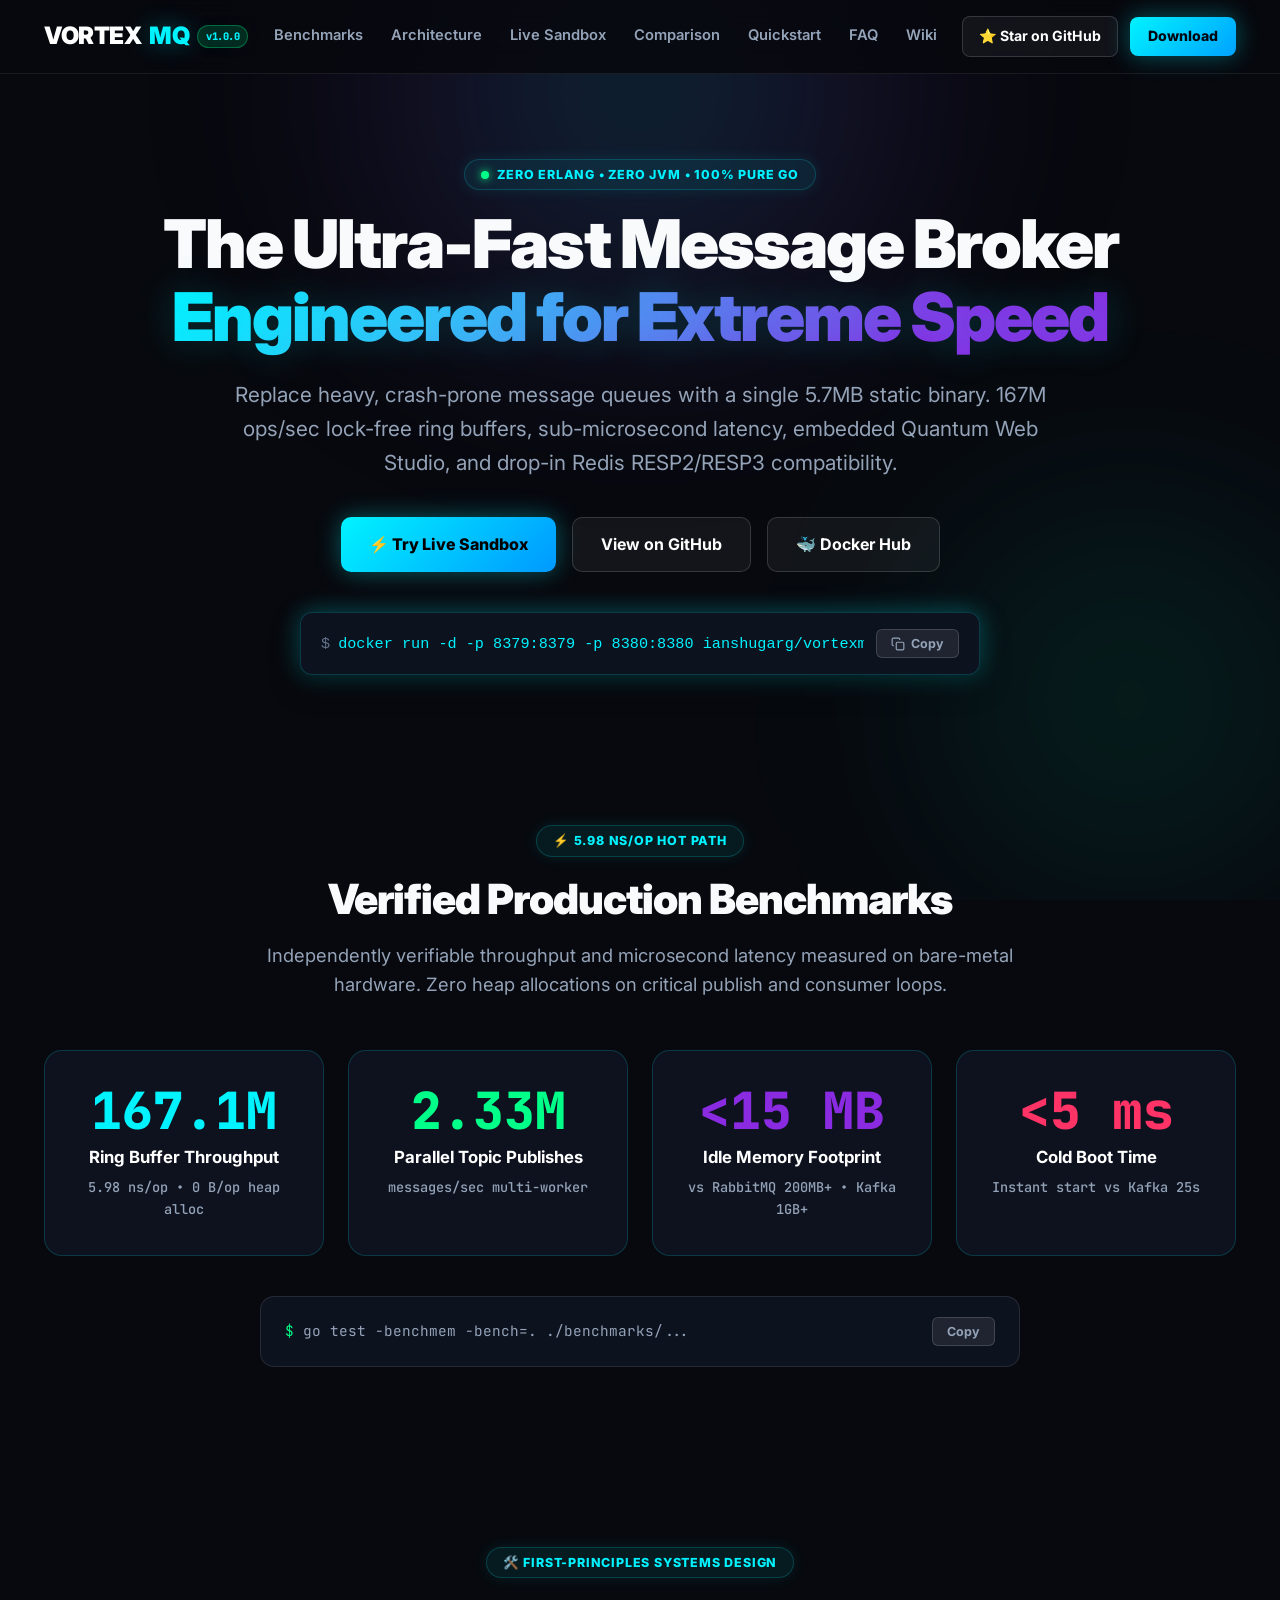
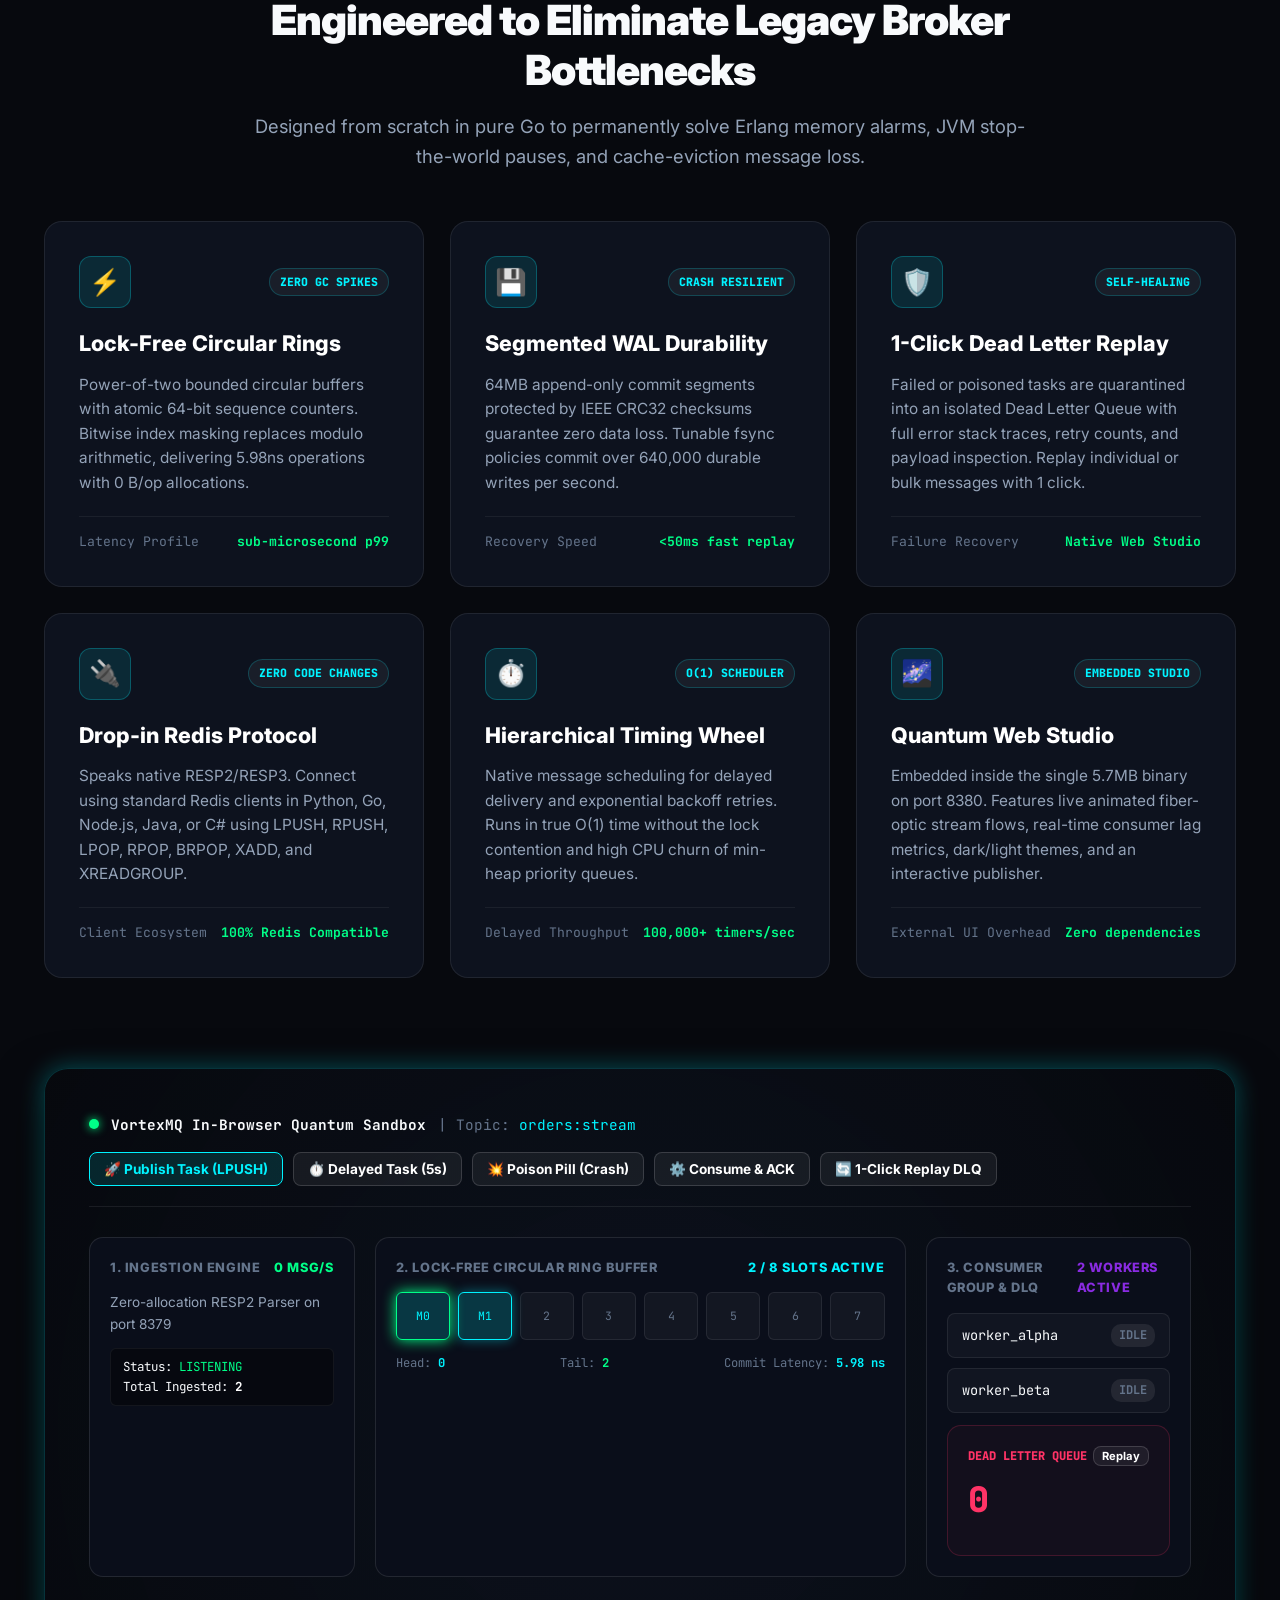
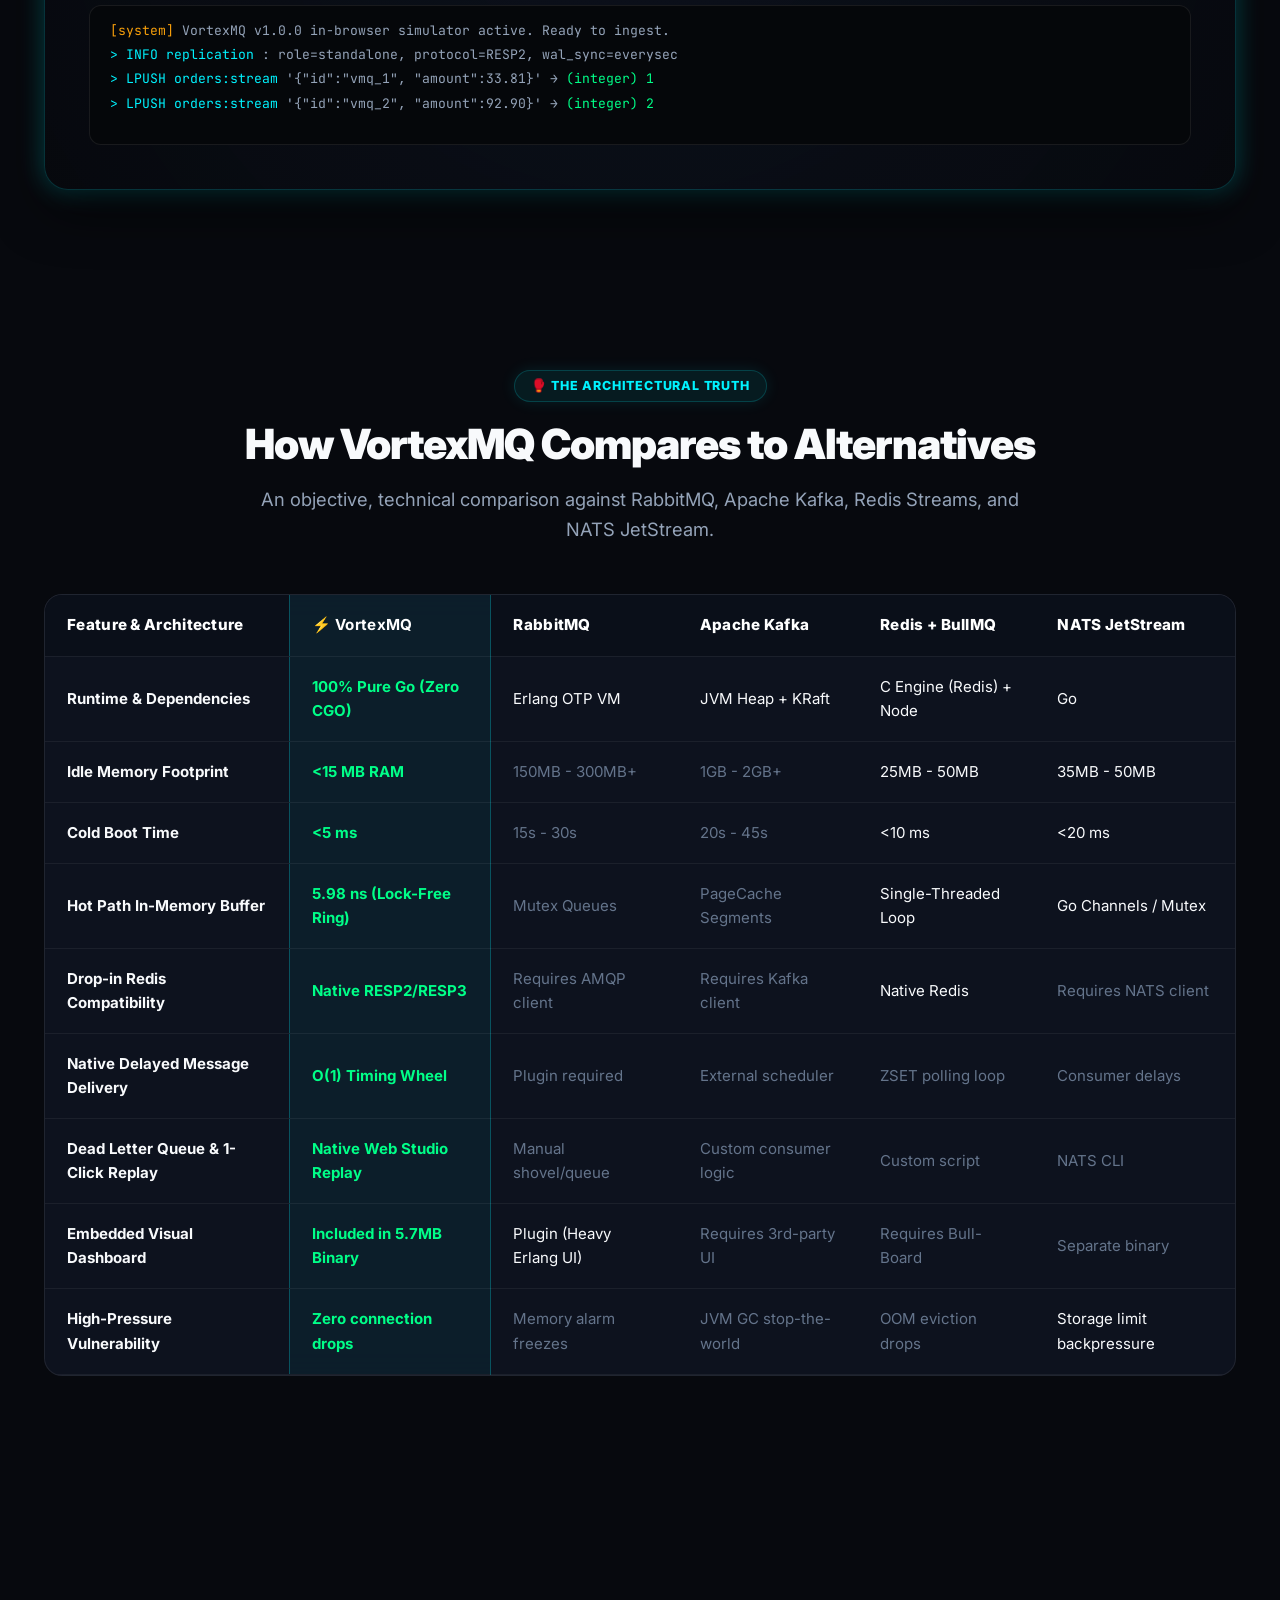
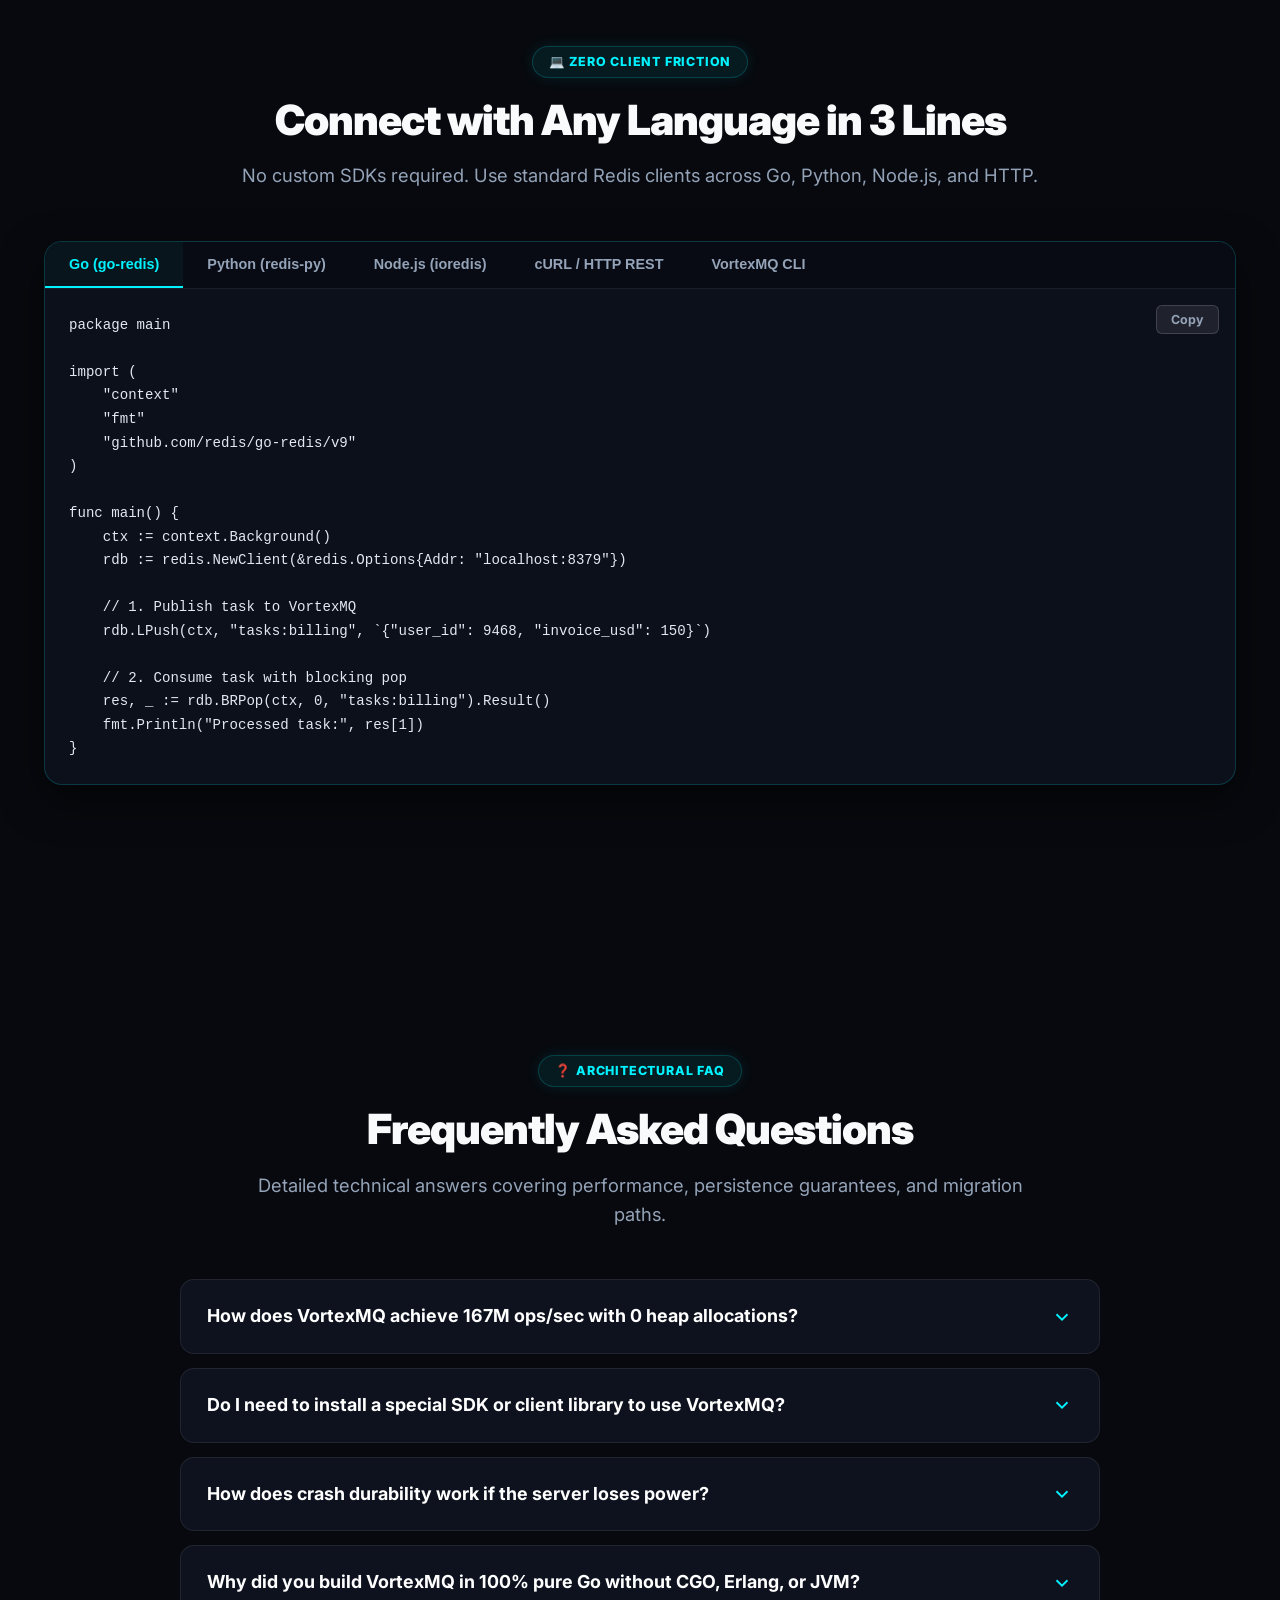
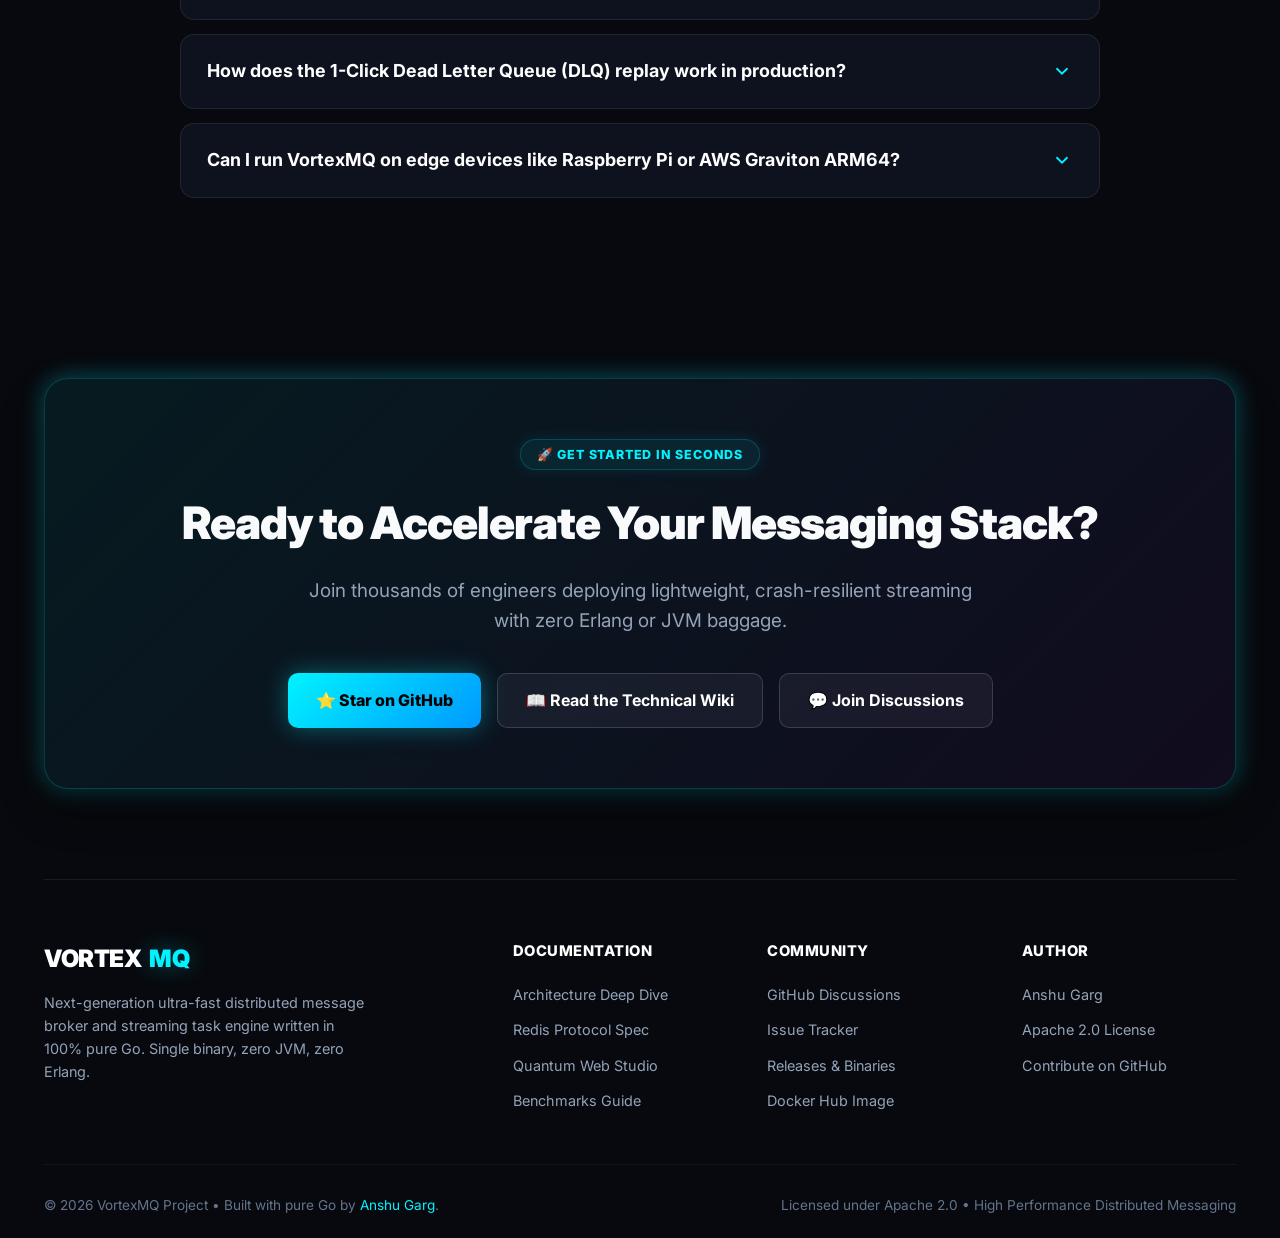
==== commit 4dc30b17: "fix(mobile): resolve hamburger toggle, eliminate horizontal scroll, and convert copy buttons into co" ====
--- a/website/index.html
+++ b/website/index.html
@@ -1279,22 +1279,25 @@
 
             /* Command Box */
             .cmd-box {
-                flex-direction: column;
-                align-items: stretch;
+                flex-direction: row;
+                align-items: center;
+                justify-content: space-between;
                 padding: 12px 14px;
-                gap: 10px;
+                gap: 8px;
             }
             .cmd-box code {
-                font-size: 0.76rem;
-                padding-bottom: 4px;
+                font-size: 0.74rem;
                 overflow-x: auto;
+                white-space: nowrap;
+                flex: 1;
+                min-width: 0;
             }
             .btn-copy {
                 margin-left: 0;
-                width: 100%;
-                justify-content: center;
-                padding: 8px 12px;
-                font-size: 0.78rem;
+                width: auto !important;
+                padding: 4px 10px;
+                font-size: 0.72rem;
+                flex-shrink: 0;
             }
 
             /* Section Headers */
@@ -1335,13 +1338,23 @@
             }
 
             .bench-terminal {
-                flex-direction: column;
-                align-items: stretch;
-                gap: 10px;
-                padding: 14px;
-                font-size: 0.76rem;
-            }
-            .bench-terminal .btn-copy { width: 100%; }
+                flex-direction: row;
+                align-items: center;
+                justify-content: space-between;
+                gap: 8px;
+                padding: 12px 14px;
+                font-size: 0.75rem;
+            }
+            .bench-terminal div {
+                flex: 1;
+                min-width: 0;
+                overflow-x: auto;
+                white-space: nowrap;
+            }
+            .bench-terminal .btn-copy {
+                width: auto !important;
+                flex-shrink: 0;
+            }
 
             /* Architecture Features: Compact Mobile Cards */
             .features-grid {
@@ -1525,7 +1538,7 @@
                     Download
                 </a>
                 <!-- Mobile Hamburger Button -->
-                <button type="button" class="hamburger-btn" id="hamburgerBtn" aria-label="Toggle navigation menu" onclick="toggleMobileMenu()">
+                <button type="button" class="hamburger-btn" id="hamburgerBtn" aria-label="Toggle navigation menu" onclick="toggleMobileMenu(event)">
                     <span></span>
                     <span></span>
                     <span></span>
@@ -2160,12 +2173,13 @@
 
     <!-- Interactive In-Browser Sandbox Script -->
     <script>
-        // Mobile Hamburger Menu Drawer Toggle
-        function toggleMobileMenu() {
+        function toggleMobileMenu(e) {
+            if (e) e.stopPropagation();
             const btn = document.getElementById('hamburgerBtn');
             const drawer = document.getElementById('mobileDrawer');
-            if (btn) btn.classList.toggle('open');
-            if (drawer) drawer.classList.toggle('open');
+            if (!btn || !drawer) return;
+            btn.classList.toggle('open');
+            drawer.classList.toggle('open');
         }
 
         function closeMobileMenu() {
@@ -2175,23 +2189,14 @@
             if (drawer) drawer.classList.remove('open');
         }
 
-        document.addEventListener('DOMContentLoaded', () => {
+        document.addEventListener('click', (e) => {
+            const drawer = document.getElementById('mobileDrawer');
             const btn = document.getElementById('hamburgerBtn');
-            if (btn) {
-                btn.addEventListener('click', (e) => {
-                    e.stopPropagation();
-                    toggleMobileMenu();
-                });
-            }
-            document.addEventListener('click', (e) => {
-                const drawer = document.getElementById('mobileDrawer');
-                const btn = document.getElementById('hamburgerBtn');
-                if (drawer && drawer.classList.contains('open')) {
-                    if (!drawer.contains(e.target) && !btn.contains(e.target)) {
-                        closeMobileMenu();
-                    }
+            if (drawer && drawer.classList.contains('open')) {
+                if (!drawer.contains(e.target) && !btn.contains(e.target)) {
+                    closeMobileMenu();
                 }
-            });
+            }
         });
 
         // Snippet copy helper
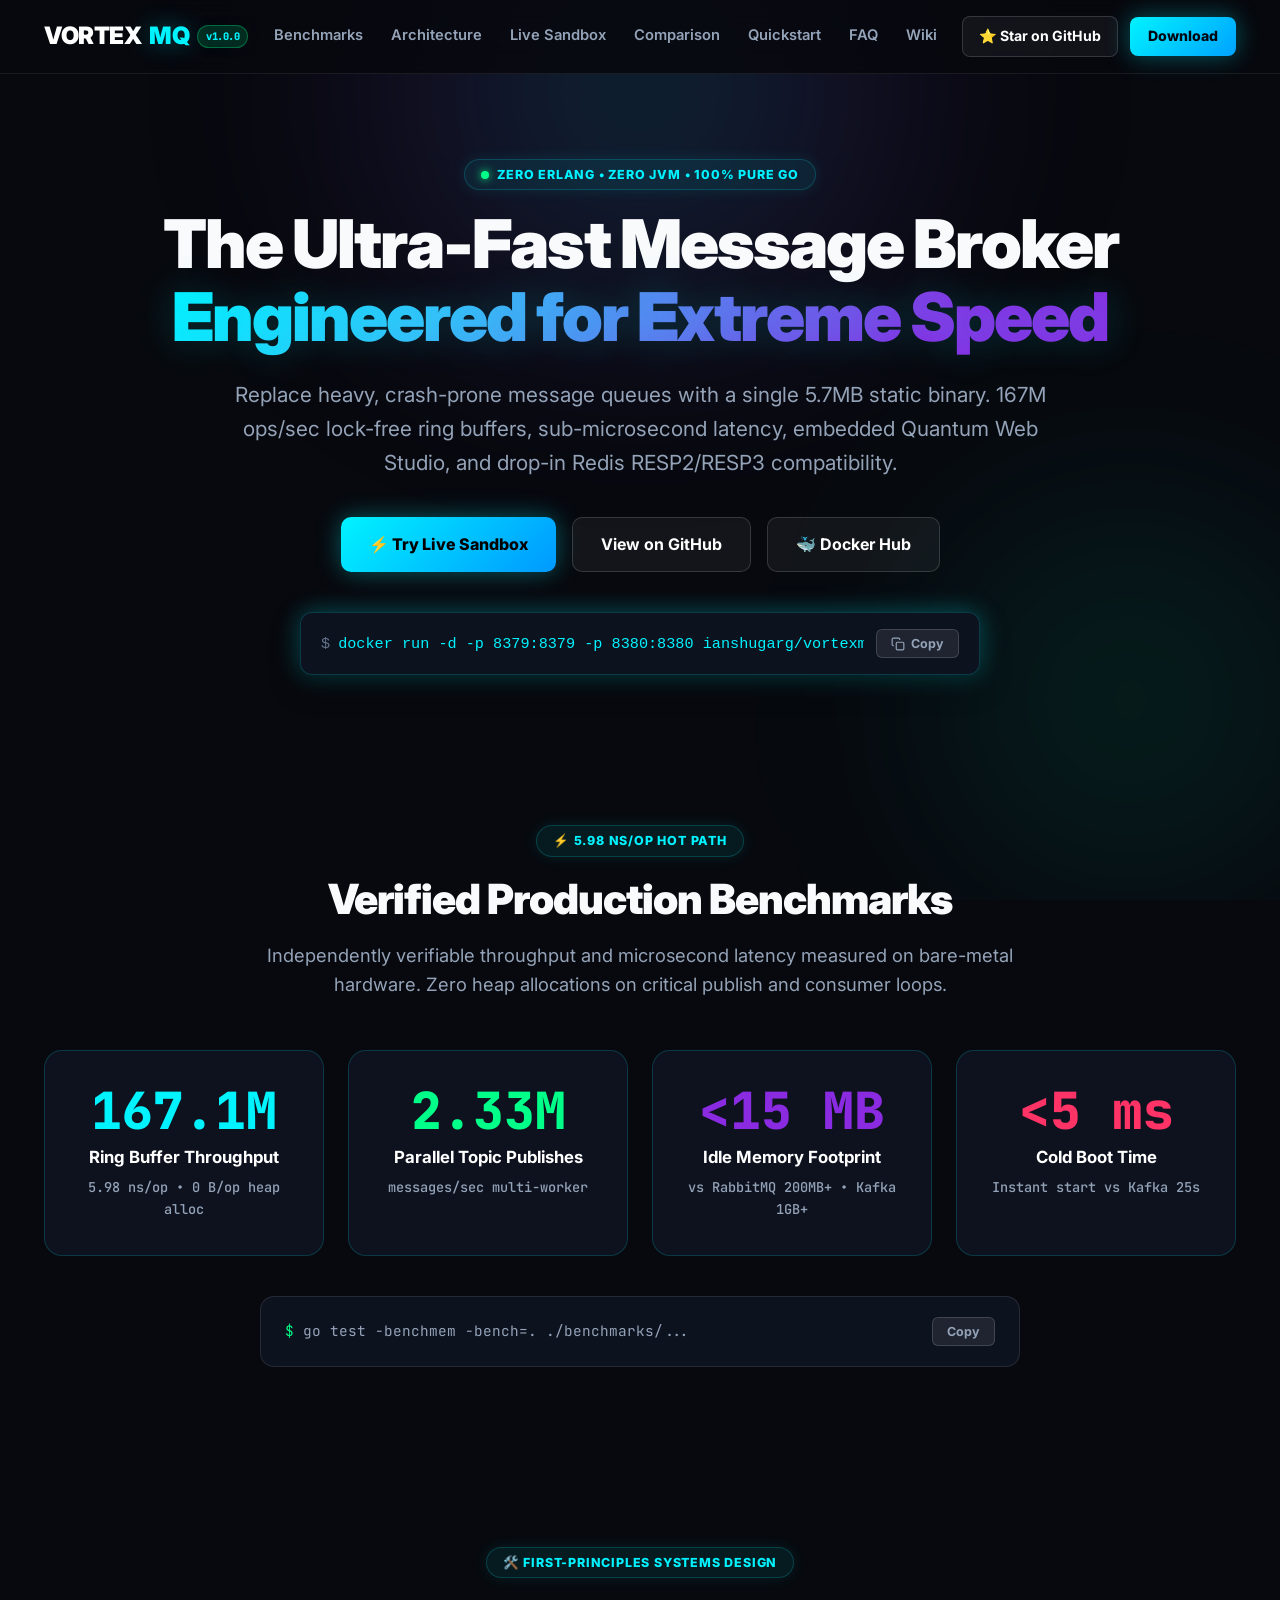
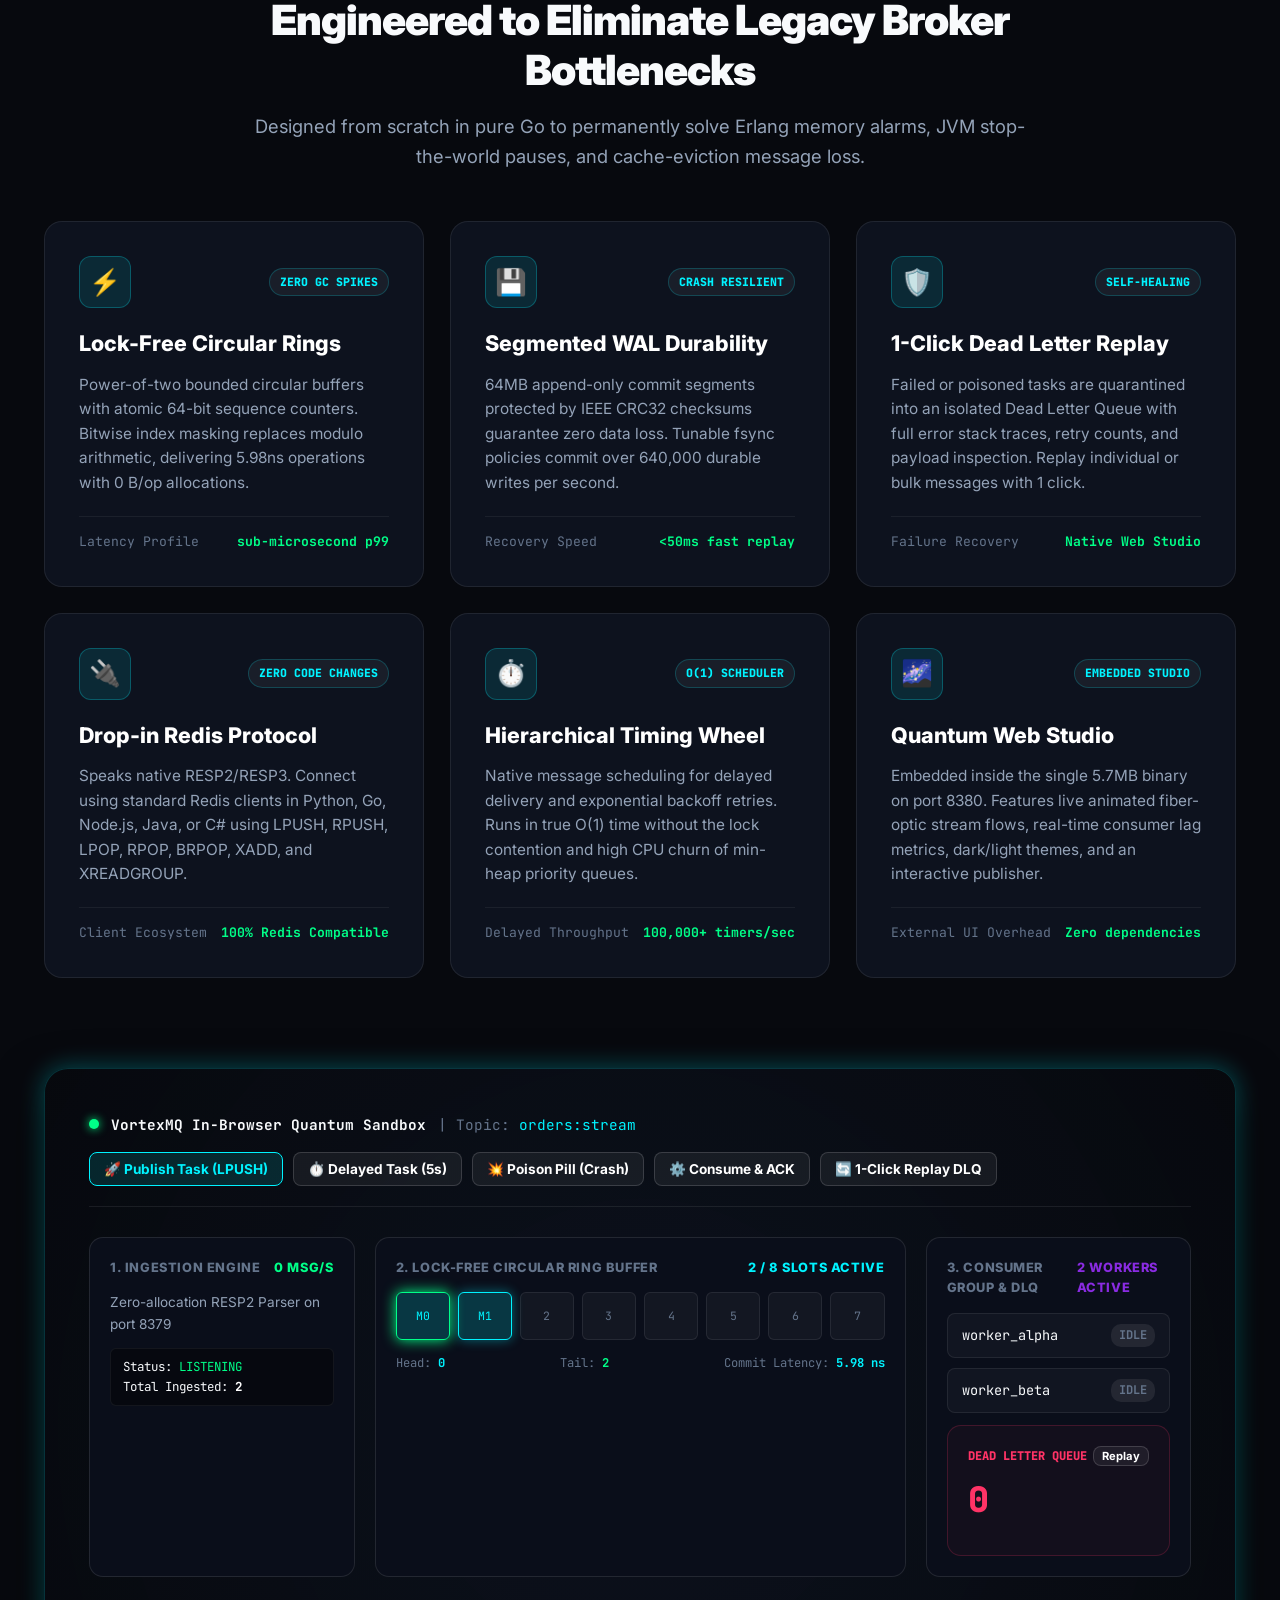
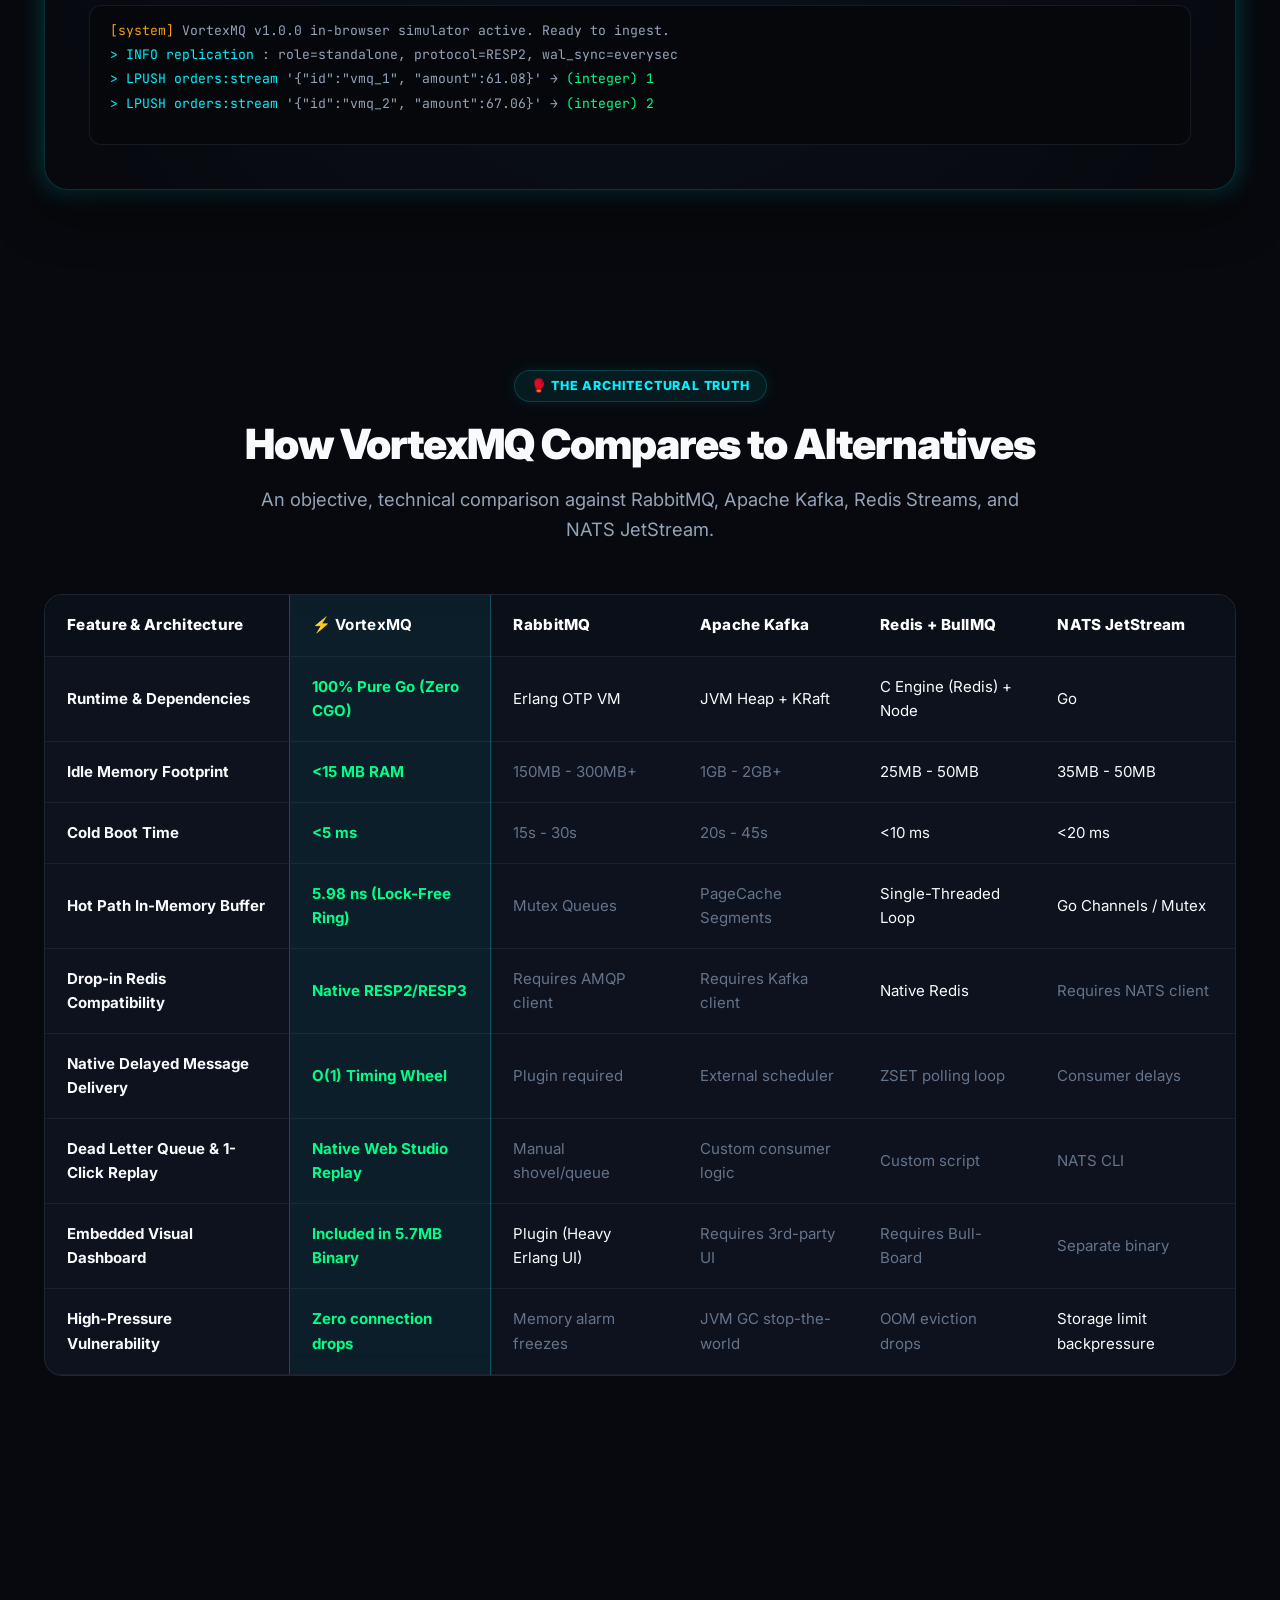
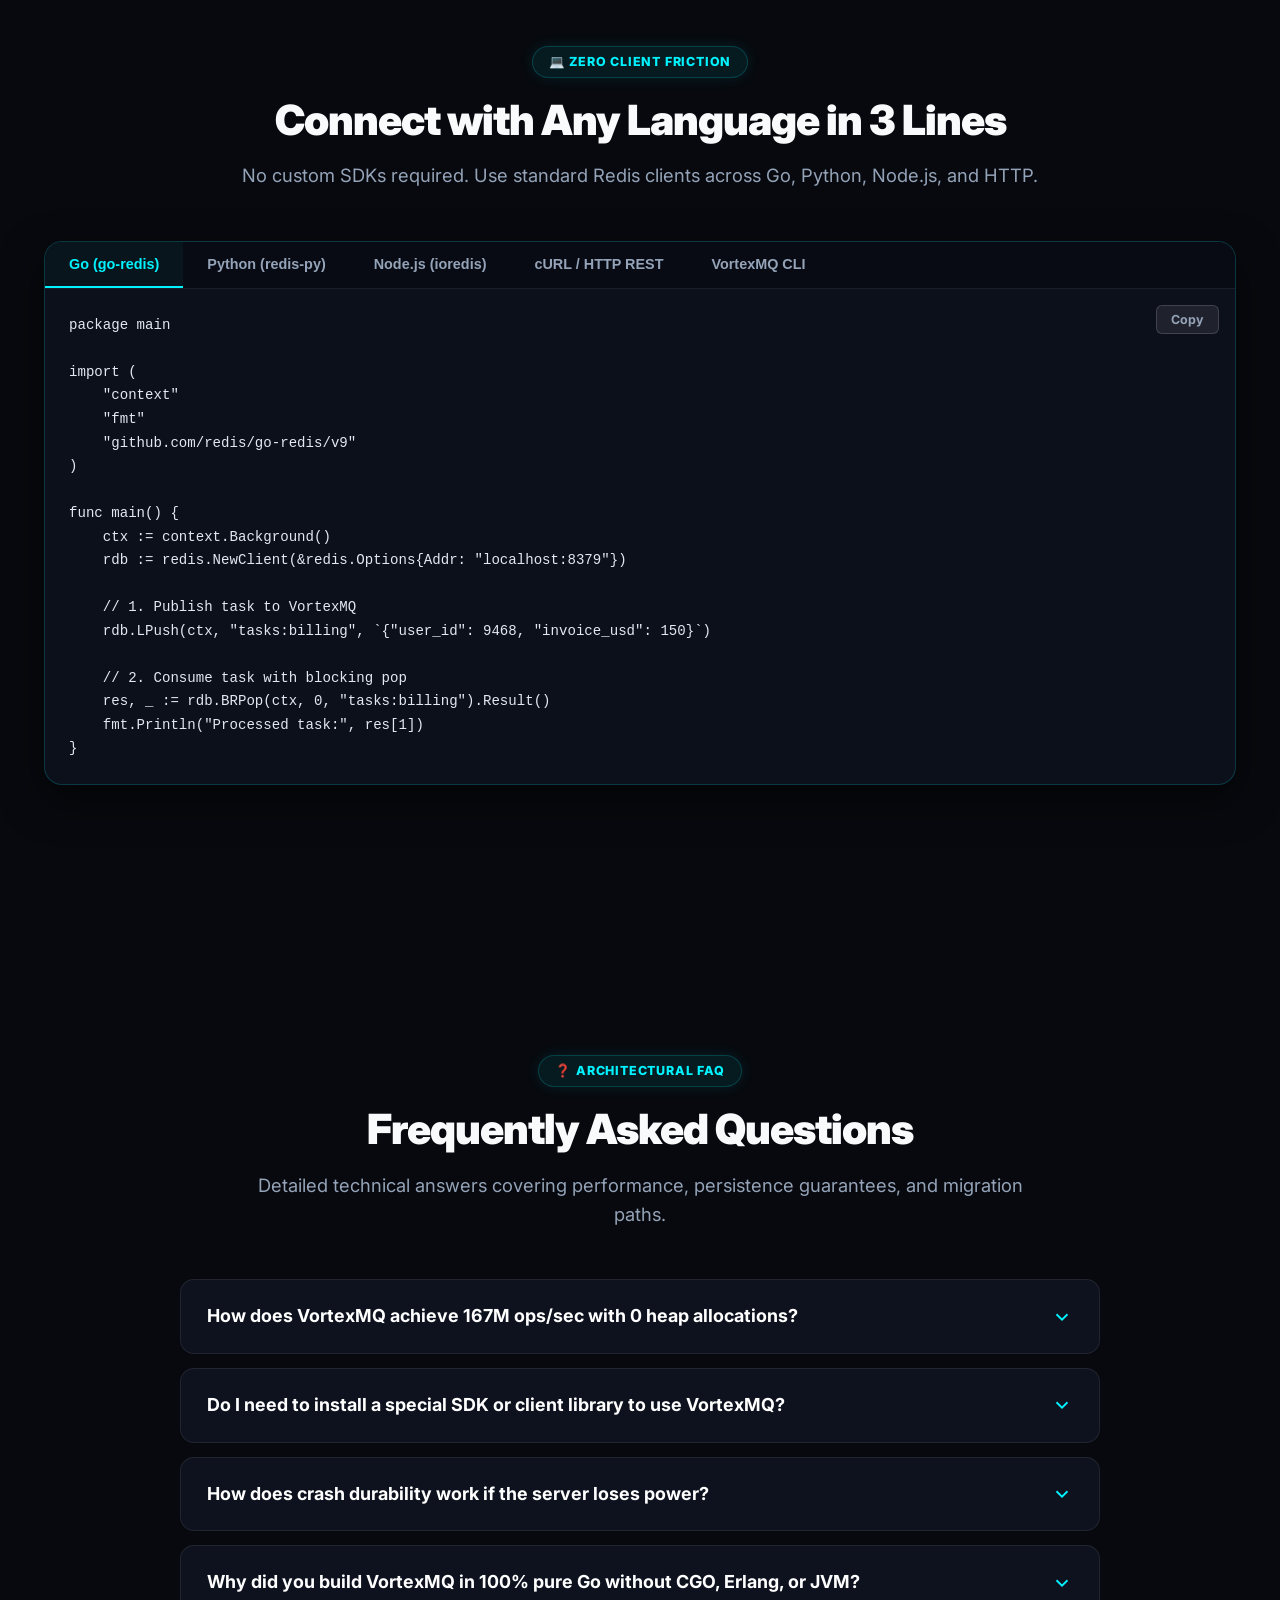
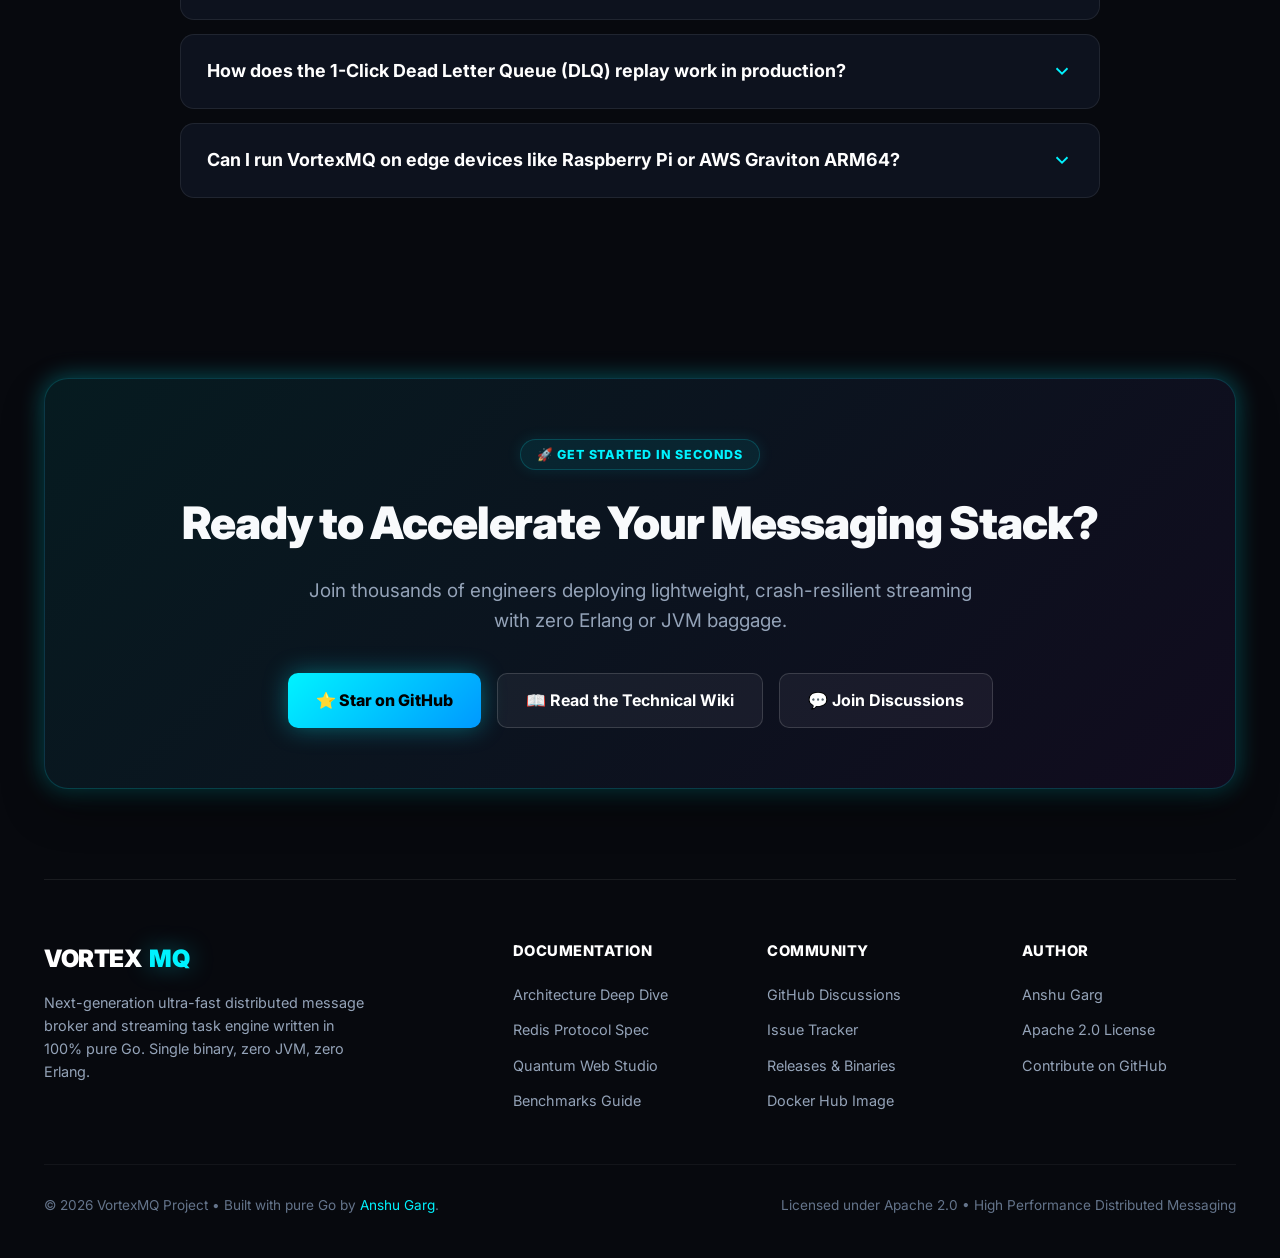
==== commit cb3bbf06: "fix(site): resolve favicon 404 with vector data URI & ICO fallback, add anchor scroll margin and gen" ====
--- a/website/index.html
+++ b/website/index.html
@@ -10,6 +10,10 @@
     <meta name="robots" content="index, follow">
     <meta name="theme-color" content="#07090e">
     <link rel="canonical" href="https://garganshu9468.github.io/vortexmq/">
+
+    <!-- Favicon: Inline Vector SVG + Fallback ICO -->
+    <link rel="icon" type="image/svg+xml" href="data:image/svg+xml,%3Csvg xmlns='http://www.w3.org/2000/svg' viewBox='0 0 32 32'%3E%3Crect width='32' height='32' rx='6' fill='%2307090e'/%3E%3Ccircle cx='16' cy='16' r='13' fill='none' stroke='%2300f3ff' stroke-width='2'/%3E%3Cpolygon points='16,8 23,16 16,24 9,16' fill='%2300f3ff'/%3E%3Ccircle cx='16' cy='16' r='4' fill='%238a2be2'/%3E%3C/svg%3E">
+    <link rel="alternate icon" type="image/x-icon" href="favicon.ico">
 
     <!-- Open Graph / Facebook -->
     <meta property="og:type" content="website">
@@ -606,7 +610,10 @@
             border-color: var(--accent-cyan);
         }
 
-        /* Benchmarks Section */
+        /* Sections & Anchors */
+        section[id] {
+            scroll-margin-top: 85px;
+        }
         .section-padding { padding: 90px 0; }
 
         .stats-grid {
@@ -1163,7 +1170,7 @@
         /* Footer */
         footer {
             border-top: 1px solid rgba(255, 255, 255, 0.08);
-            padding: 60px 0 40px;
+            padding: 60px 0 60px;
         }
 
         .footer-grid {
@@ -1498,7 +1505,10 @@
             }
 
             /* Footer */
-            footer { padding: 40px 0 30px; }
+            footer {
+                padding: 40px 0 100px;
+                padding-bottom: max(100px, env(safe-area-inset-bottom, 100px));
+            }
             .footer-grid { grid-template-columns: 1fr; gap: 28px; }
             .footer-bottom {
                 flex-direction: column;
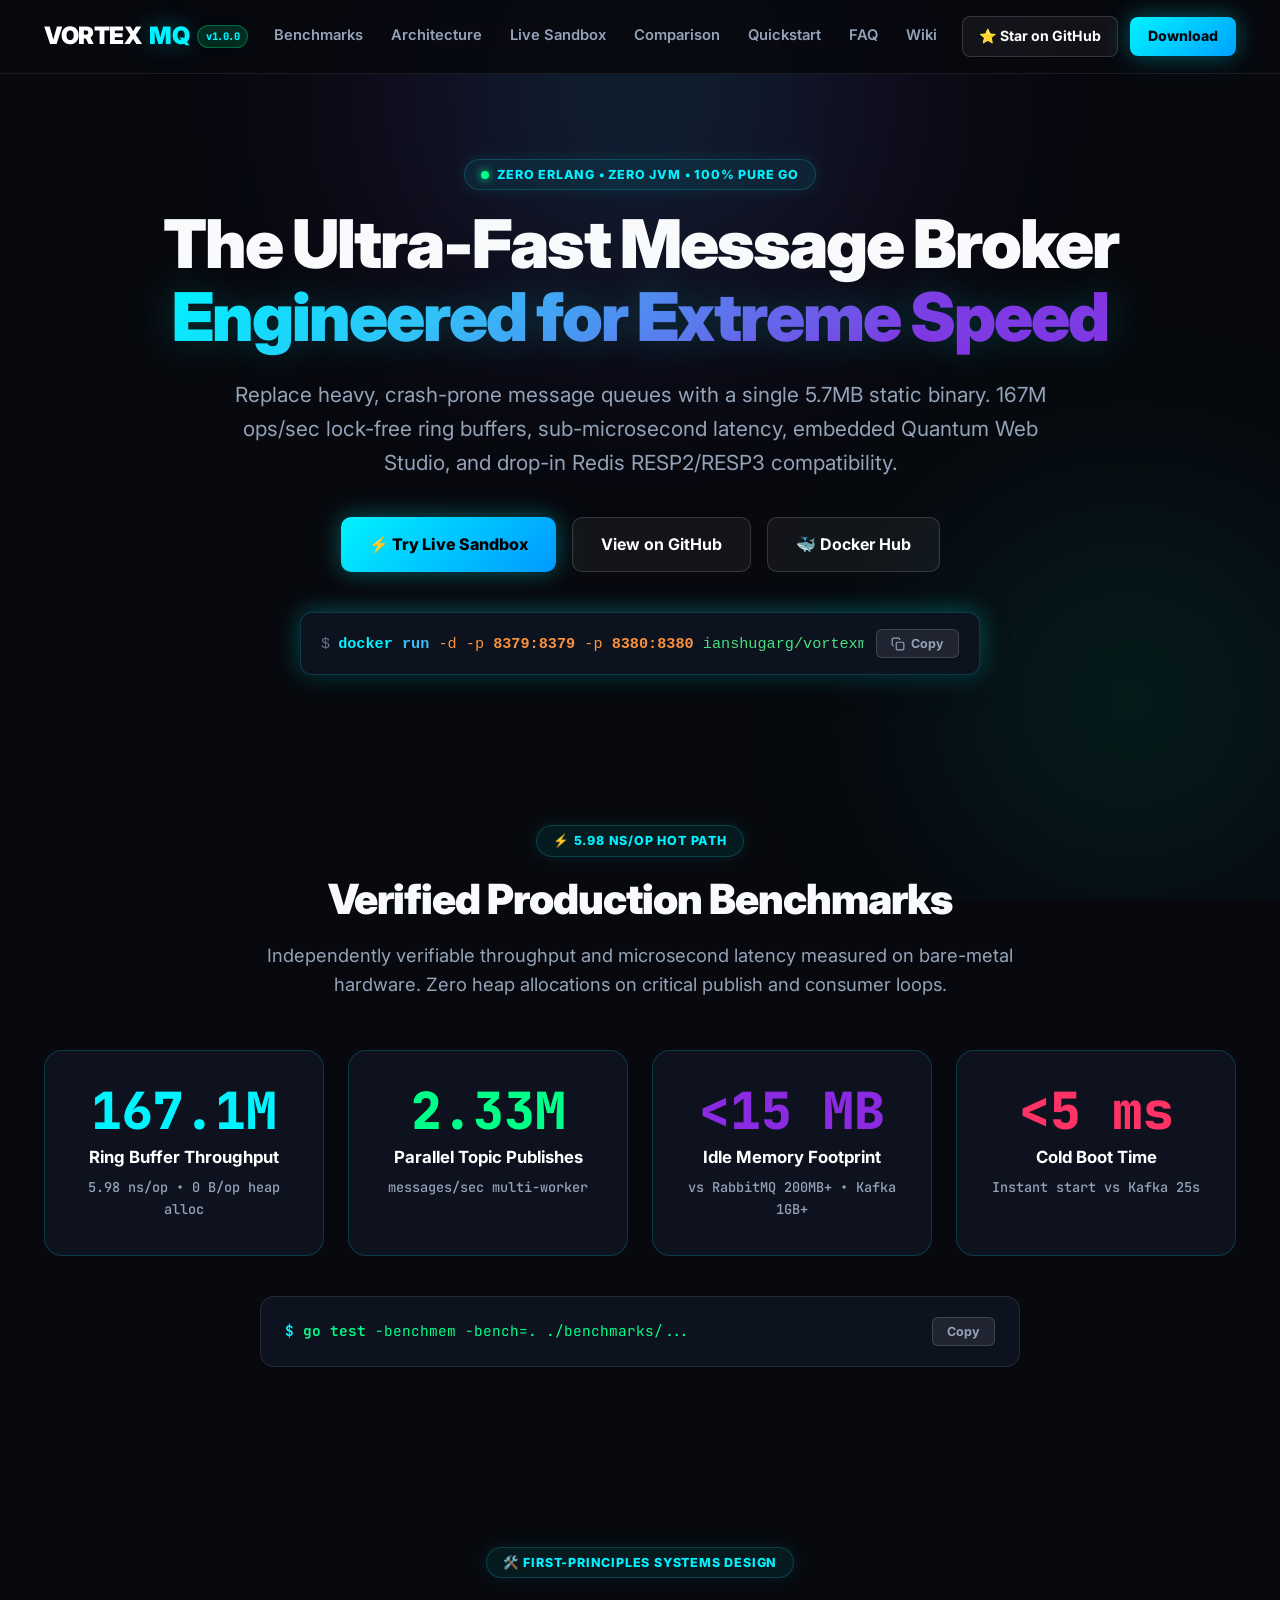
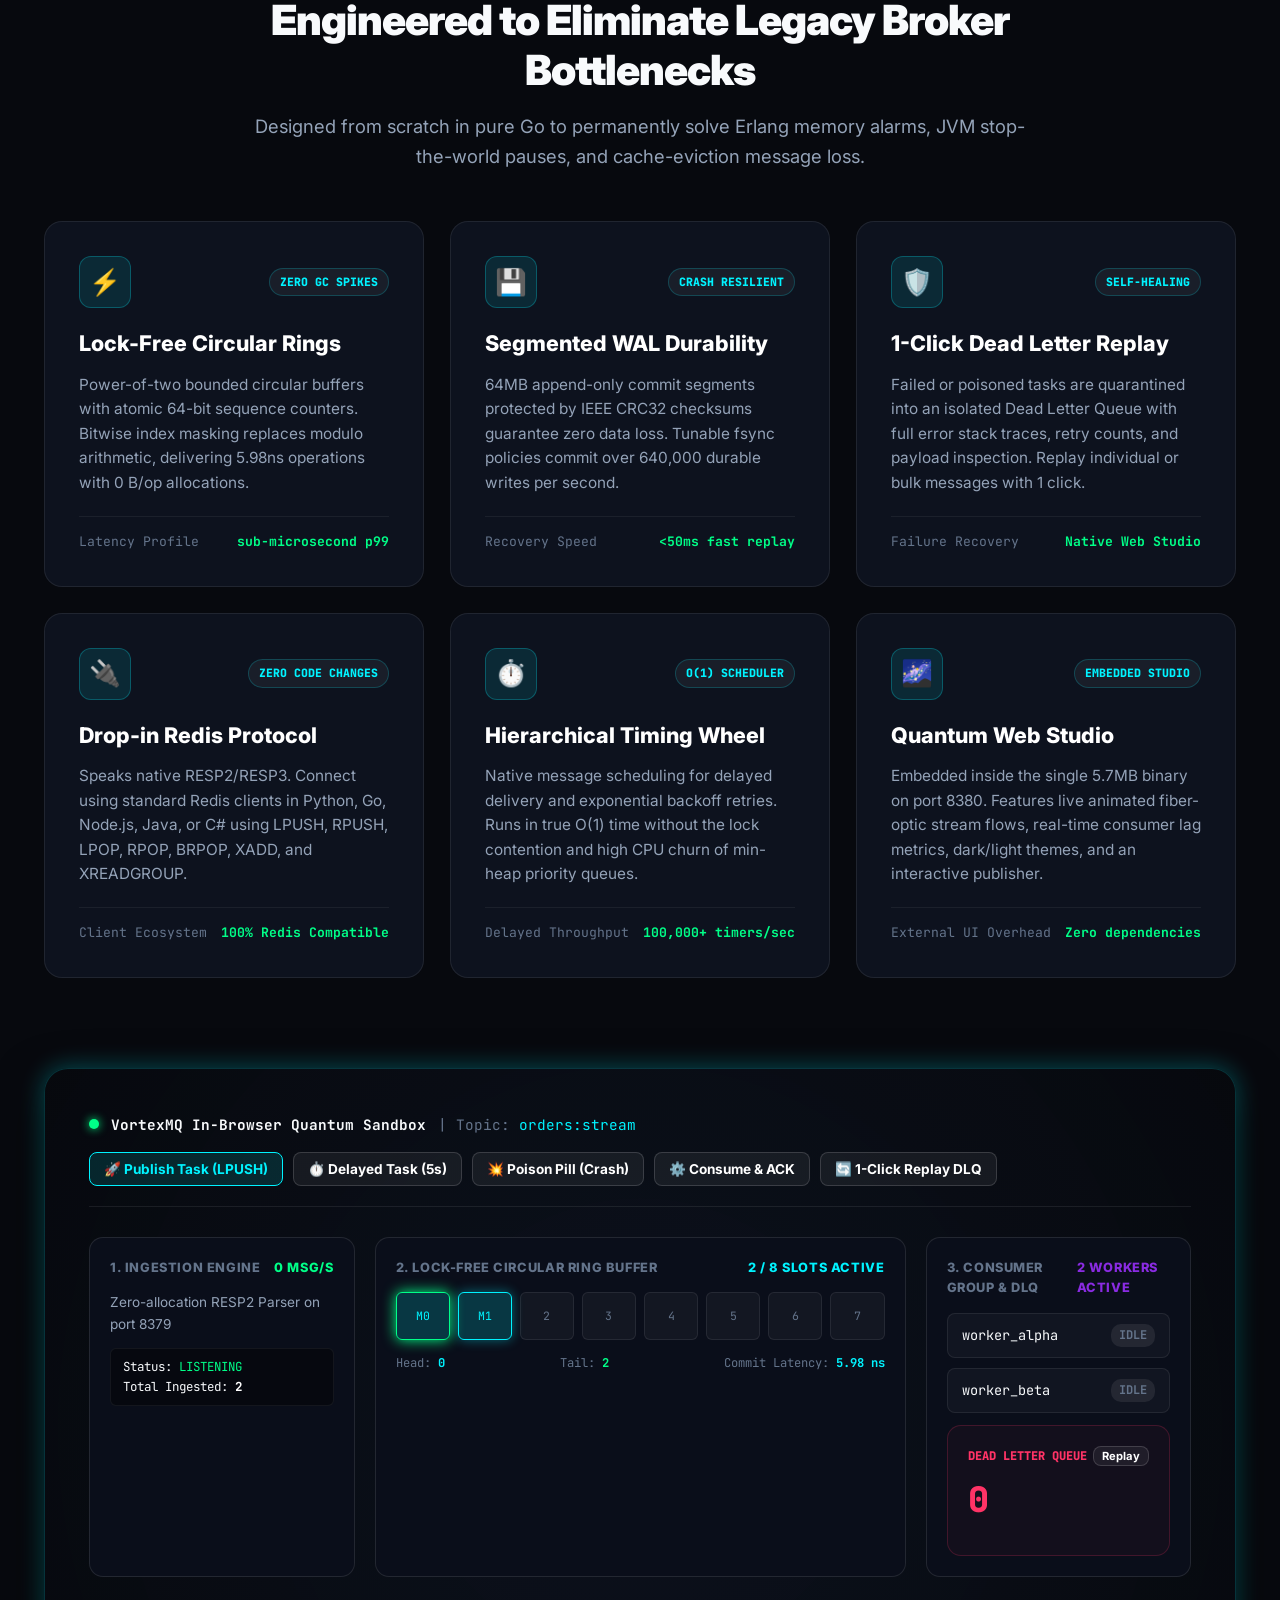
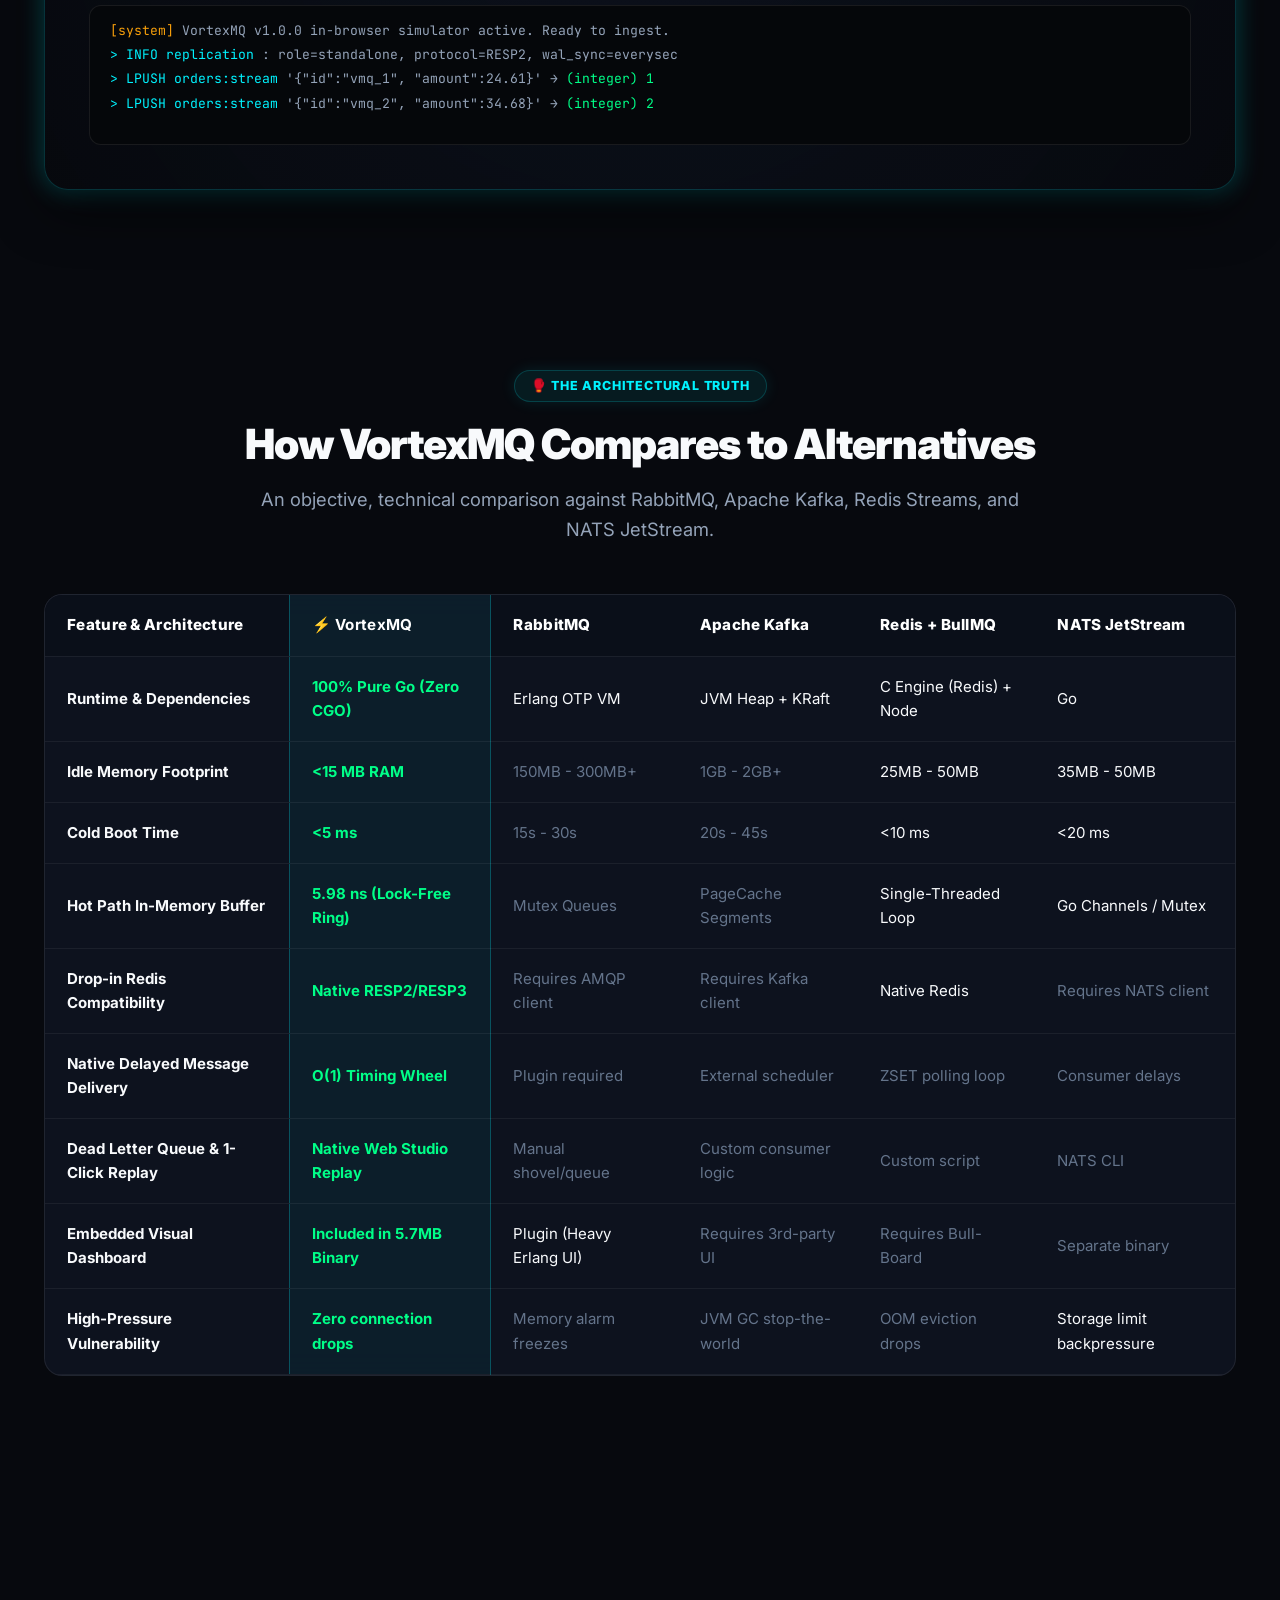
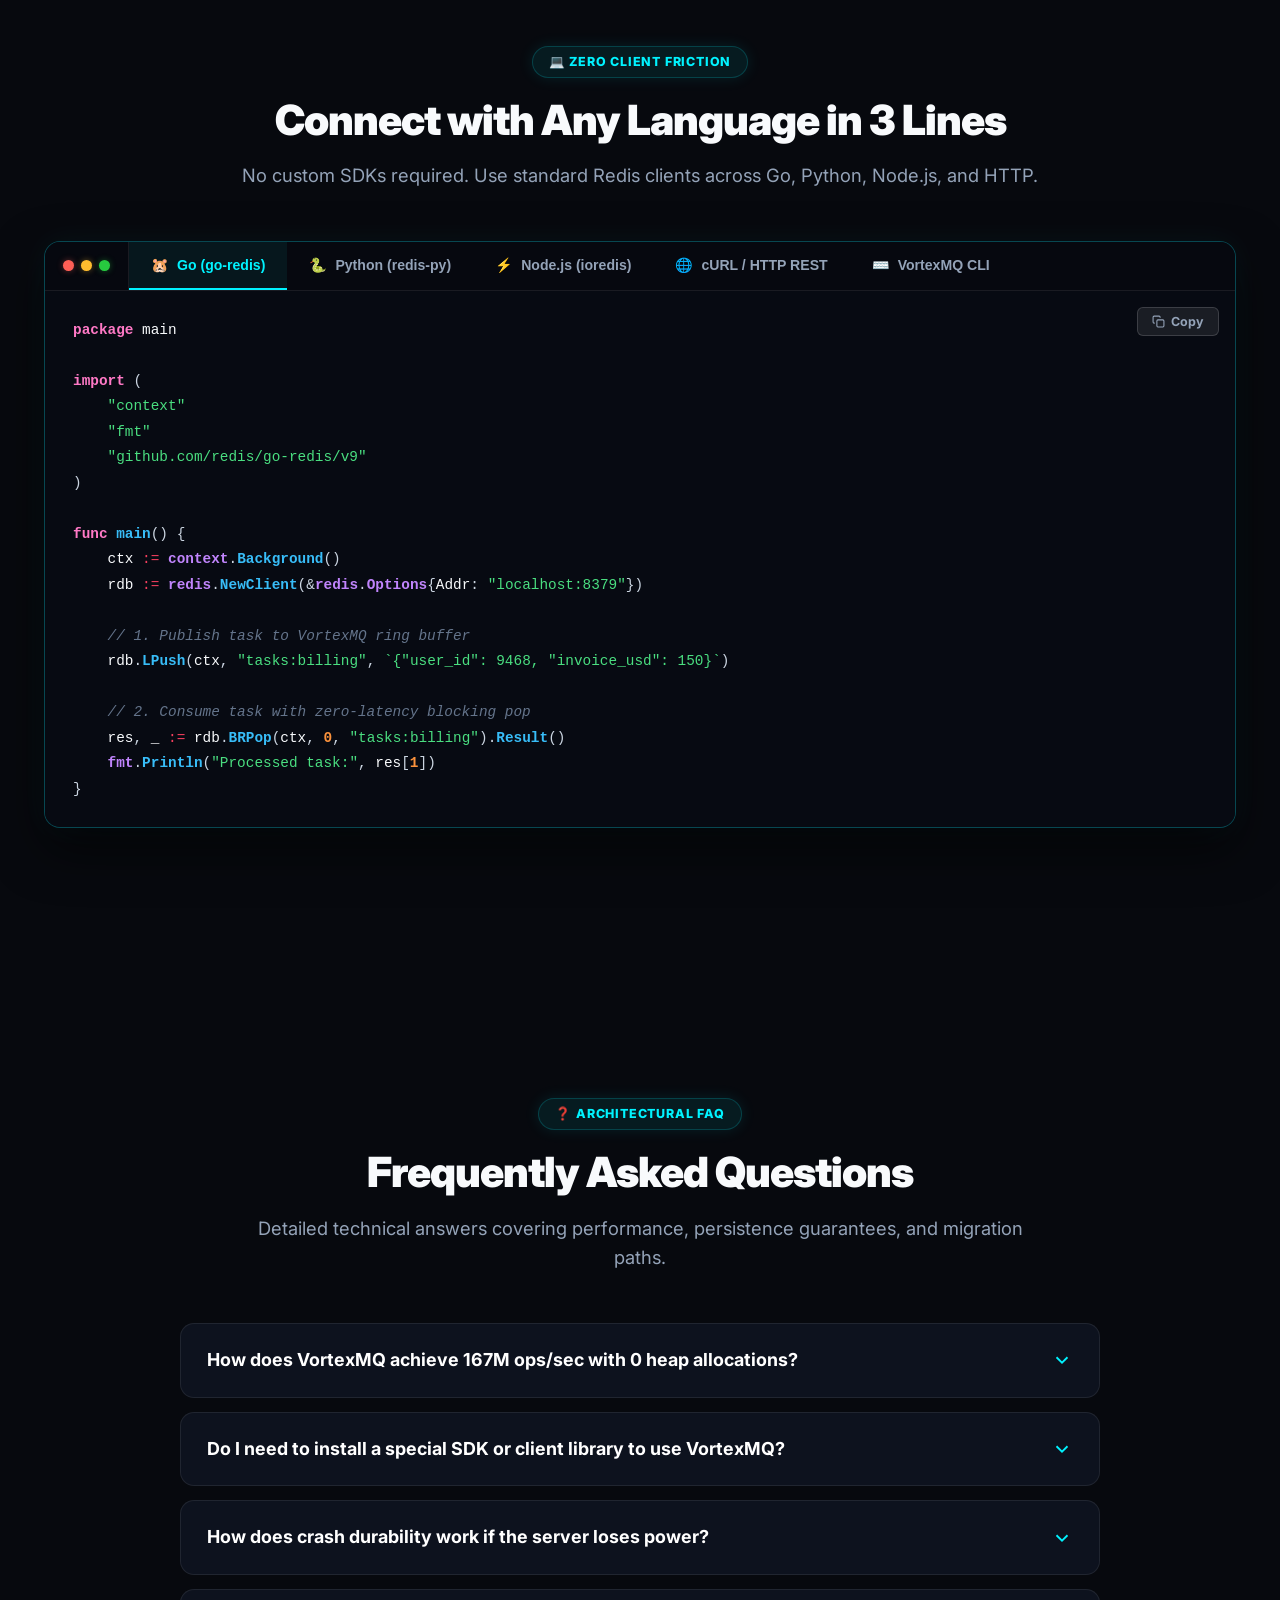
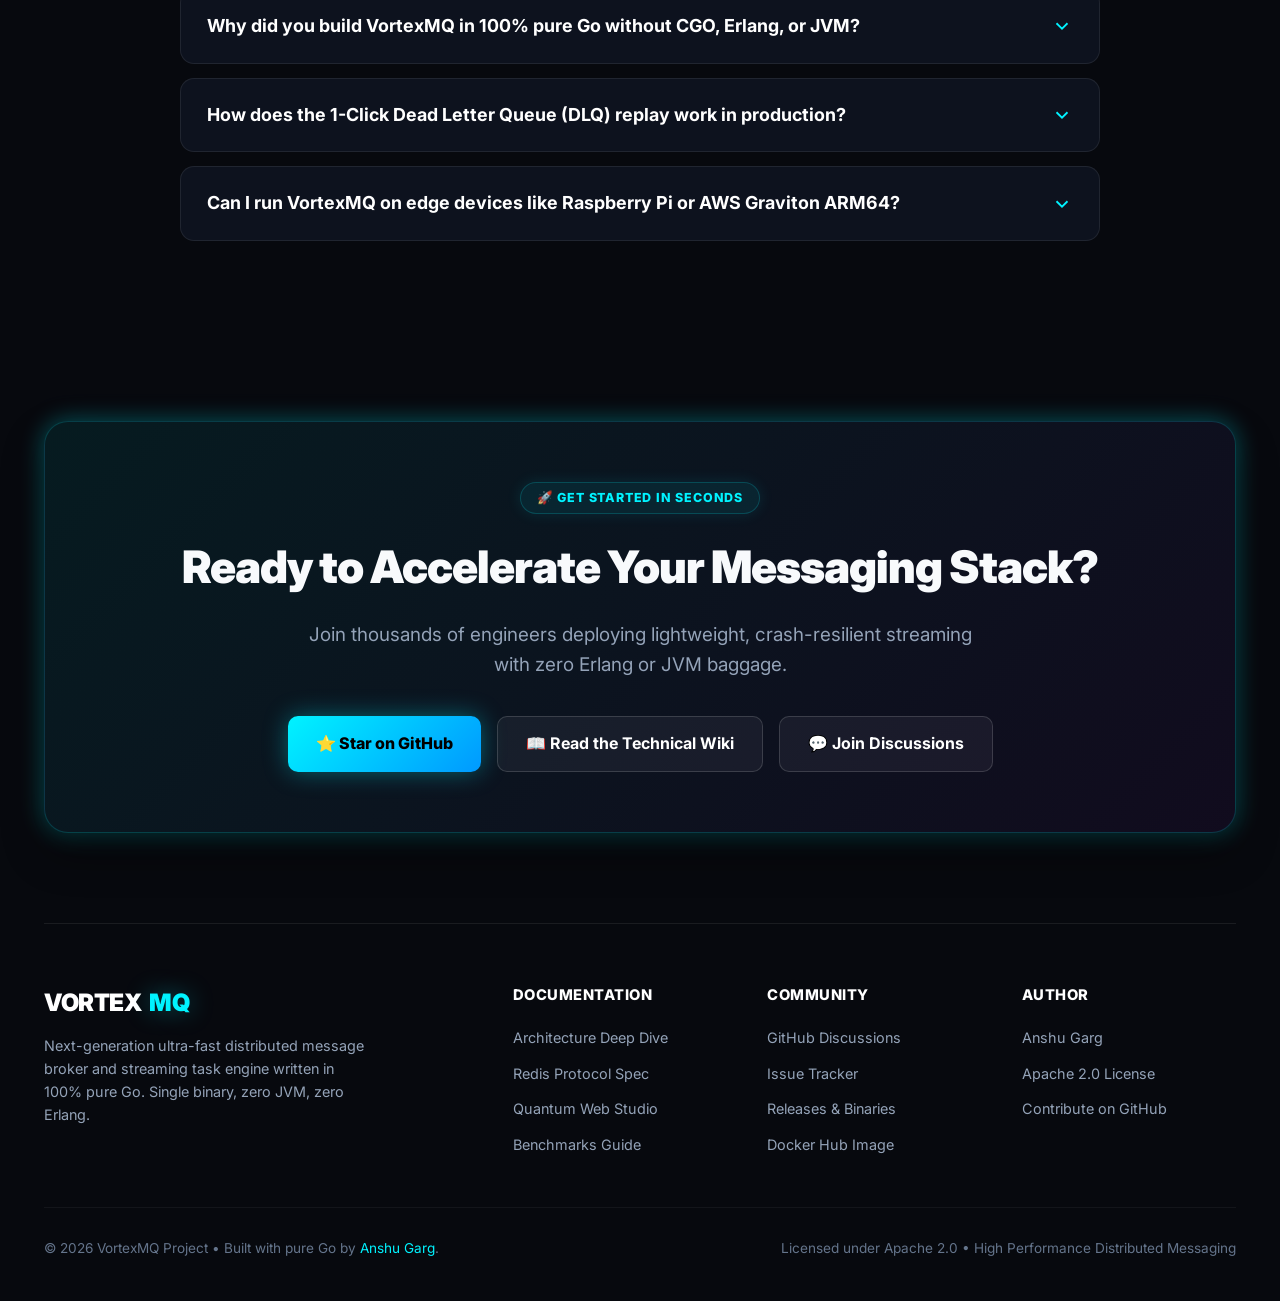
==== commit d5595570: "feat(ui): add macOS terminal dots, language badges, and vibrant syntax highlighting to quickstart co" ====
--- a/website/index.html
+++ b/website/index.html
@@ -1037,54 +1037,93 @@
 
         /* QUICKSTART CODE TABS */
         .quickstart-box {
-            background: #0c101b;
-            border: 1px solid var(--border-color);
-            border-radius: 18px;
+            background: #090d16;
+            border: 1px solid rgba(0, 243, 255, 0.25);
+            border-radius: 16px;
             overflow: hidden;
             margin-bottom: 90px;
-            box-shadow: 0 15px 40px rgba(0, 0, 0, 0.5);
+            box-shadow: 0 20px 50px rgba(0, 0, 0, 0.6), 0 0 30px rgba(0, 243, 255, 0.06);
         }
 
         .code-tabs {
             display: flex;
-            background: #080b13;
+            align-items: center;
+            background: #06080f;
             border-bottom: 1px solid rgba(255, 255, 255, 0.08);
             overflow-x: auto;
         }
+
+        .window-dots {
+            display: flex;
+            align-items: center;
+            gap: 7px;
+            padding: 0 18px;
+            flex-shrink: 0;
+            border-right: 1px solid rgba(255, 255, 255, 0.08);
+            height: 48px;
+        }
+        .window-dot {
+            width: 11px;
+            height: 11px;
+            border-radius: 50%;
+            display: inline-block;
+        }
+        .dot-red { background: #ff5f56; box-shadow: 0 0 6px rgba(255, 95, 86, 0.4); }
+        .dot-yellow { background: #ffbd2e; box-shadow: 0 0 6px rgba(255, 189, 46, 0.4); }
+        .dot-green { background: #27c93f; box-shadow: 0 0 6px rgba(39, 201, 63, 0.4); }
 
         .tab-btn {
             background: transparent;
             border: none;
             color: var(--text-sub);
-            padding: 14px 24px;
-            font-size: 0.9rem;
+            padding: 14px 22px;
+            font-size: 0.88rem;
             font-weight: 700;
             cursor: pointer;
             transition: all 0.2s;
             border-bottom: 2px solid transparent;
             white-space: nowrap;
-        }
-        .tab-btn:hover { color: #fff; }
+            display: flex;
+            align-items: center;
+            gap: 8px;
+            height: 48px;
+        }
+        .tab-btn:hover { color: #fff; background: rgba(255, 255, 255, 0.03); }
         .tab-btn.active {
             color: var(--accent-cyan);
             border-bottom-color: var(--accent-cyan);
-            background: rgba(0, 243, 255, 0.04);
+            background: rgba(0, 243, 255, 0.06);
         }
 
         .tab-pane {
             display: none;
-            padding: 24px;
+            padding: 26px 28px;
             position: relative;
+            background: #070a12;
         }
         .tab-pane.active { display: block; }
 
         .tab-pane pre {
             font-family: var(--font-mono);
-            font-size: 0.88rem;
-            line-height: 1.6;
-            color: #e2e8f0;
+            font-size: 0.9rem;
+            line-height: 1.7;
+            color: #cbd5e1;
             overflow-x: auto;
         }
+
+        /* Syntax Highlighting Tokens */
+        .tok-kw   { color: #ff79c6; font-weight: 600; } /* Keywords: package, import, func, const, await, def */
+        .tok-fn   { color: #38bdf8; font-weight: 600; } /* Functions: main, NewClient, LPush, BRPop */
+        .tok-str  { color: #4ade80; }                   /* Strings: green */
+        .tok-com  { color: #64748b; font-style: italic; } /* Comments: slate */
+        .tok-num  { color: #fb923c; font-weight: 600; } /* Numbers/Booleans: orange */
+        .tok-type { color: #c084fc; font-weight: 600; } /* Types: purple */
+        .tok-var  { color: #f8fafc; }                   /* Variables: white */
+        .tok-op   { color: #f43f5e; }                   /* Operators: rose */
+        .tok-cmd  { color: #00f3ff; font-weight: 700; } /* Commands: cyan */
+        .tok-flag { color: #fb923c; }                   /* Flags: orange */
+        .tok-prompt { color: #c084fc; font-weight: 700; user-select: none; } /* Prompts */
+        .tok-out  { color: #64748b; }                   /* Output text */
 
         /* FAQ ACCORDION */
         .faq-grid {
@@ -1457,6 +1496,7 @@
             }
 
             /* Quickstart Tabs */
+            .window-dots { display: none; }
             .quickstart-box {
                 margin-bottom: 50px;
                 border-radius: 14px;
@@ -1605,7 +1645,7 @@
                     <div class="cmd-box">
                         <code>
                             <span class="prompt">$</span>
-                            <span id="dockerCmd">docker run -d -p 8379:8379 -p 8380:8380 ianshugarg/vortexmq:latest</span>
+                            <span id="dockerCmd"><span class="tok-cmd">docker</span> <span class="tok-fn">run</span> <span class="tok-flag">-d</span> <span class="tok-flag">-p</span> <span class="tok-num">8379:8379</span> <span class="tok-flag">-p</span> <span class="tok-num">8380:8380</span> <span class="tok-str">ianshugarg/vortexmq:latest</span></span>
                         </code>
                         <button class="btn-copy" onclick="copySnippet('dockerCmd', this)">
                             <svg width="14" height="14" viewBox="0 0 24 24" fill="none" stroke="currentColor" stroke-width="2"><rect x="9" y="9" width="13" height="13" rx="2" ry="2"></rect><path d="M5 15H4a2 2 0 0 1-2-2V4a2 2 0 0 1 2-2h9a2 2 0 0 1 2 2v1"></path></svg>
@@ -1648,7 +1688,7 @@
 
                 <div class="bench-terminal">
                     <div>
-                        <span>$</span> go test -benchmem -bench=. ./benchmarks/...
+                        <span style="color: var(--accent-cyan); font-weight: 700;">$</span> <span class="tok-cmd">go</span> <span class="tok-fn">test</span> <span class="tok-flag">-benchmem</span> <span class="tok-flag">-bench=.</span> <span class="tok-str">./benchmarks/...</span>
                     </div>
                     <button class="btn-copy" onclick="navigator.clipboard.writeText('go test -benchmem -bench=. ./benchmarks/...'); this.innerText = 'Copied!'; setTimeout(() => this.innerText='Copy', 2000);">Copy</button>
                 </div>
@@ -1961,88 +2001,120 @@
 
                 <div class="quickstart-box">
                     <div class="code-tabs">
-                        <button class="tab-btn active" onclick="switchCodeTab('go', this)">Go (go-redis)</button>
-                        <button class="tab-btn" onclick="switchCodeTab('python', this)">Python (redis-py)</button>
-                        <button class="tab-btn" onclick="switchCodeTab('node', this)">Node.js (ioredis)</button>
-                        <button class="tab-btn" onclick="switchCodeTab('curl', this)">cURL / HTTP REST</button>
-                        <button class="tab-btn" onclick="switchCodeTab('cli', this)">VortexMQ CLI</button>
+                        <div class="window-dots">
+                            <span class="window-dot dot-red"></span>
+                            <span class="window-dot dot-yellow"></span>
+                            <span class="window-dot dot-green"></span>
+                        </div>
+                        <button class="tab-btn active" onclick="switchCodeTab('go', this)">
+                            <span>🐹</span> Go (go-redis)
+                        </button>
+                        <button class="tab-btn" onclick="switchCodeTab('python', this)">
+                            <span>🐍</span> Python (redis-py)
+                        </button>
+                        <button class="tab-btn" onclick="switchCodeTab('node', this)">
+                            <span>⚡</span> Node.js (ioredis)
+                        </button>
+                        <button class="tab-btn" onclick="switchCodeTab('curl', this)">
+                            <span>🌐</span> cURL / HTTP REST
+                        </button>
+                        <button class="tab-btn" onclick="switchCodeTab('cli', this)">
+                            <span>⌨️</span> VortexMQ CLI
+                        </button>
                     </div>
 
                     <div class="tab-pane active" id="tab-go">
-                        <button class="btn-copy" style="position: absolute; top: 16px; right: 16px;" onclick="copyCodeContent('code-go', this)">Copy</button>
-                        <pre id="code-go"><code>package main
-
-import (
-    "context"
-    "fmt"
-    "github.com/redis/go-redis/v9"
+                        <button class="btn-copy" style="position: absolute; top: 16px; right: 16px;" onclick="copyCodeContent('code-go', this)">
+                            <svg width="13" height="13" viewBox="0 0 24 24" fill="none" stroke="currentColor" stroke-width="2"><rect x="9" y="9" width="13" height="13" rx="2" ry="2"></rect><path d="M5 15H4a2 2 0 0 1-2-2V4a2 2 0 0 1 2-2h9a2 2 0 0 1 2 2v1"></path></svg>
+                            Copy
+                        </button>
+                        <pre id="code-go"><code><span class="tok-kw">package</span> <span class="tok-var">main</span>
+
+<span class="tok-kw">import</span> (
+    <span class="tok-str">"context"</span>
+    <span class="tok-str">"fmt"</span>
+    <span class="tok-str">"github.com/redis/go-redis/v9"</span>
 )
 
-func main() {
-    ctx := context.Background()
-    rdb := redis.NewClient(&redis.Options{Addr: "localhost:8379"})
-
-    // 1. Publish task to VortexMQ
-    rdb.LPush(ctx, "tasks:billing", `{"user_id": 9468, "invoice_usd": 150}`)
-
-    // 2. Consume task with blocking pop
-    res, _ := rdb.BRPop(ctx, 0, "tasks:billing").Result()
-    fmt.Println("Processed task:", res[1])
+<span class="tok-kw">func</span> <span class="tok-fn">main</span>() {
+    <span class="tok-var">ctx</span> <span class="tok-op">:=</span> <span class="tok-type">context</span>.<span class="tok-fn">Background</span>()
+    <span class="tok-var">rdb</span> <span class="tok-op">:=</span> <span class="tok-type">redis</span>.<span class="tok-fn">NewClient</span>(&amp;<span class="tok-type">redis</span>.<span class="tok-type">Options</span>{<span class="tok-var">Addr</span>: <span class="tok-str">"localhost:8379"</span>})
+
+    <span class="tok-com">// 1. Publish task to VortexMQ ring buffer</span>
+    <span class="tok-var">rdb</span>.<span class="tok-fn">LPush</span>(<span class="tok-var">ctx</span>, <span class="tok-str">"tasks:billing"</span>, <span class="tok-str">`{"user_id": 9468, "invoice_usd": 150}`</span>)
+
+    <span class="tok-com">// 2. Consume task with zero-latency blocking pop</span>
+    <span class="tok-var">res</span>, <span class="tok-var">_</span> <span class="tok-op">:=</span> <span class="tok-var">rdb</span>.<span class="tok-fn">BRPop</span>(<span class="tok-var">ctx</span>, <span class="tok-num">0</span>, <span class="tok-str">"tasks:billing"</span>).<span class="tok-fn">Result</span>()
+    <span class="tok-type">fmt</span>.<span class="tok-fn">Println</span>(<span class="tok-str">"Processed task:"</span>, <span class="tok-var">res</span>[<span class="tok-num">1</span>])
 }</code></pre>
                     </div>
 
                     <div class="tab-pane" id="tab-python">
-                        <button class="btn-copy" style="position: absolute; top: 16px; right: 16px;" onclick="copyCodeContent('code-python', this)">Copy</button>
-                        <pre id="code-python"><code>import redis
-import json
-
-# Connect directly to VortexMQ port 8379
-r = redis.Redis(host='localhost', port=8379, decode_responses=True)
-
-# Publish asynchronous job
-r.lpush('tasks:analytics', json.dumps({'event': 'signup', 'user': 'gopher_42'}))
-
-# Blocking worker consume
-_, payload = r.brpop('tasks:analytics')
-print(f"Consumed from VortexMQ: {payload}")</code></pre>
+                        <button class="btn-copy" style="position: absolute; top: 16px; right: 16px;" onclick="copyCodeContent('code-python', this)">
+                            <svg width="13" height="13" viewBox="0 0 24 24" fill="none" stroke="currentColor" stroke-width="2"><rect x="9" y="9" width="13" height="13" rx="2" ry="2"></rect><path d="M5 15H4a2 2 0 0 1-2-2V4a2 2 0 0 1 2-2h9a2 2 0 0 1 2 2v1"></path></svg>
+                            Copy
+                        </button>
+                        <pre id="code-python"><code><span class="tok-kw">import</span> <span class="tok-type">redis</span>
+<span class="tok-kw">import</span> <span class="tok-type">json</span>
+
+<span class="tok-com"># Connect directly to VortexMQ port 8379</span>
+<span class="tok-var">r</span> <span class="tok-op">=</span> <span class="tok-type">redis</span>.<span class="tok-fn">Redis</span>(<span class="tok-var">host</span><span class="tok-op">=</span><span class="tok-str">'localhost'</span>, <span class="tok-var">port</span><span class="tok-op">=</span><span class="tok-num">8379</span>, <span class="tok-var">decode_responses</span><span class="tok-op">=</span><span class="tok-num">True</span>)
+
+<span class="tok-com"># 1. Publish asynchronous task to topic</span>
+<span class="tok-var">r</span>.<span class="tok-fn">lpush</span>(<span class="tok-str">'tasks:analytics'</span>, <span class="tok-type">json</span>.<span class="tok-fn">dumps</span>({<span class="tok-str">'event'</span>: <span class="tok-str">'signup'</span>, <span class="tok-str">'user'</span>: <span class="tok-str">'gopher_42'</span>}))
+
+<span class="tok-com"># 2. Worker blocking pop with sub-microsecond pickup</span>
+<span class="tok-var">_</span>, <span class="tok-var">payload</span> <span class="tok-op">=</span> <span class="tok-var">r</span>.<span class="tok-fn">brpop</span>(<span class="tok-str">'tasks:analytics'</span>)
+<span class="tok-fn">print</span>(<span class="tok-str">f"Consumed from VortexMQ: {<span class="tok-var">payload</span>}"</span>)</code></pre>
                     </div>
 
                     <div class="tab-pane" id="tab-node">
-                        <button class="btn-copy" style="position: absolute; top: 16px; right: 16px;" onclick="copyCodeContent('code-node', this)">Copy</button>
-                        <pre id="code-node"><code>import Redis from 'ioredis';
-
-const vmq = new Redis({ port: 8379, host: '127.0.0.1' });
-
-// Produce message
-await vmq.lpush('tasks:notifications', JSON.stringify({ to: 'anshu@google.com', text: 'VortexMQ v1.0 Live' }));
-
-// Consume message with zero latency
-const [, task] = await vmq.brpop('tasks:notifications', 0);
-console.log('Worker received:', JSON.parse(task));</code></pre>
+                        <button class="btn-copy" style="position: absolute; top: 16px; right: 16px;" onclick="copyCodeContent('code-node', this)">
+                            <svg width="13" height="13" viewBox="0 0 24 24" fill="none" stroke="currentColor" stroke-width="2"><rect x="9" y="9" width="13" height="13" rx="2" ry="2"></rect><path d="M5 15H4a2 2 0 0 1-2-2V4a2 2 0 0 1 2-2h9a2 2 0 0 1 2 2v1"></path></svg>
+                            Copy
+                        </button>
+                        <pre id="code-node"><code><span class="tok-kw">import</span> <span class="tok-type">Redis</span> <span class="tok-kw">from</span> <span class="tok-str">'ioredis'</span>;
+
+<span class="tok-kw">const</span> <span class="tok-var">vmq</span> <span class="tok-op">=</span> <span class="tok-kw">new</span> <span class="tok-fn">Redis</span>({ <span class="tok-var">port</span>: <span class="tok-num">8379</span>, <span class="tok-var">host</span>: <span class="tok-str">'127.0.0.1'</span> });
+
+<span class="tok-com">// 1. Produce message to queue</span>
+<span class="tok-kw">await</span> <span class="tok-var">vmq</span>.<span class="tok-fn">lpush</span>(<span class="tok-str">'tasks:notifications'</span>, <span class="tok-type">JSON</span>.<span class="tok-fn">stringify</span>({ <span class="tok-var">to</span>: <span class="tok-str">'anshu@google.com'</span>, <span class="tok-var">text</span>: <span class="tok-str">'VortexMQ v1.0 Live'</span> }));
+
+<span class="tok-com">// 2. Consume message with sub-millisecond response</span>
+<span class="tok-kw">const</span> [, <span class="tok-var">task</span>] <span class="tok-op">=</span> <span class="tok-kw">await</span> <span class="tok-var">vmq</span>.<span class="tok-fn">brpop</span>(<span class="tok-str">'tasks:notifications'</span>, <span class="tok-num">0</span>);
+<span class="tok-type">console</span>.<span class="tok-fn">log</span>(<span class="tok-str">'Worker received:'</span>, <span class="tok-type">JSON</span>.<span class="tok-fn">parse</span>(<span class="tok-var">task</span>));</code></pre>
                     </div>
 
                     <div class="tab-pane" id="tab-curl">
-                        <button class="btn-copy" style="position: absolute; top: 16px; right: 16px;" onclick="copyCodeContent('code-curl', this)">Copy</button>
-                        <pre id="code-curl"><code># 1. Publish directly over HTTP REST on port 8380
-curl -X POST http://localhost:8380/api/publish \
-  -H "Content-Type: application/json" \
-  -d '{"topic": "orders", "payload": "{\"order_id\": \"vmq_1001\", \"usd\": 49.99}"}'
-
-# 2. Check broker metrics & lag
-curl http://localhost:8380/api/metrics</code></pre>
+                        <button class="btn-copy" style="position: absolute; top: 16px; right: 16px;" onclick="copyCodeContent('code-curl', this)">
+                            <svg width="13" height="13" viewBox="0 0 24 24" fill="none" stroke="currentColor" stroke-width="2"><rect x="9" y="9" width="13" height="13" rx="2" ry="2"></rect><path d="M5 15H4a2 2 0 0 1-2-2V4a2 2 0 0 1 2-2h9a2 2 0 0 1 2 2v1"></path></svg>
+                            Copy
+                        </button>
+                        <pre id="code-curl"><code><span class="tok-com"># 1. Publish directly over HTTP REST on port 8380</span>
+<span class="tok-cmd">curl</span> <span class="tok-flag">-X</span> <span class="tok-kw">POST</span> <span class="tok-str">http://localhost:8380/api/publish</span> \
+  <span class="tok-flag">-H</span> <span class="tok-str">"Content-Type: application/json"</span> \
+  <span class="tok-flag">-d</span> <span class="tok-str">'{"topic": "orders", "payload": "{\"order_id\": \"vmq_1001\", \"usd\": 49.99}"}'</span>
+
+<span class="tok-com"># 2. Check broker telemetry &amp; live consumer lag</span>
+<span class="tok-cmd">curl</span> <span class="tok-str">http://localhost:8380/api/metrics</span></code></pre>
                     </div>
 
                     <div class="tab-pane" id="tab-cli">
-                        <button class="btn-copy" style="position: absolute; top: 16px; right: 16px;" onclick="copyCodeContent('code-cli', this)">Copy</button>
-                        <pre id="code-cli"><code># Build and run native CLI
-./bin/vortexmq-cli -port 8379
-
-vortexmq:8379> LPUSH critical:tasks "hello from cli"
-(integer) 1
-vortexmq:8379> RPOP critical:tasks
-"hello from cli"
-vortexmq:8379> VMQ.STATS
-Active Topics: 1 | Memory: 12.4 MB | Uptime: 2h</code></pre>
+                        <button class="btn-copy" style="position: absolute; top: 16px; right: 16px;" onclick="copyCodeContent('code-cli', this)">
+                            <svg width="13" height="13" viewBox="0 0 24 24" fill="none" stroke="currentColor" stroke-width="2"><rect x="9" y="9" width="13" height="13" rx="2" ry="2"></rect><path d="M5 15H4a2 2 0 0 1-2-2V4a2 2 0 0 1 2-2h9a2 2 0 0 1 2 2v1"></path></svg>
+                            Copy
+                        </button>
+                        <pre id="code-cli"><code><span class="tok-com"># Build and run native CLI tool</span>
+<span class="tok-cmd">./bin/vortexmq-cli</span> <span class="tok-flag">-port</span> <span class="tok-num">8379</span>
+
+<span class="tok-prompt">vortexmq:8379&gt;</span> <span class="tok-cmd">LPUSH</span> <span class="tok-var">critical:tasks</span> <span class="tok-str">"hello from cli"</span>
+<span class="tok-out">(integer) 1</span>
+
+<span class="tok-prompt">vortexmq:8379&gt;</span> <span class="tok-cmd">RPOP</span> <span class="tok-var">critical:tasks</span>
+<span class="tok-str">"hello from cli"</span>
+
+<span class="tok-prompt">vortexmq:8379&gt;</span> <span class="tok-cmd">VMQ.STATS</span>
+<span class="tok-type">Active Topics:</span> <span class="tok-num">1</span> <span class="tok-out">|</span> <span class="tok-type">Memory:</span> <span class="tok-num">12.4 MB</span> <span class="tok-out">|</span> <span class="tok-type">Uptime:</span> <span class="tok-num">2h</span></code></pre>
                     </div>
                 </div>
             </section>
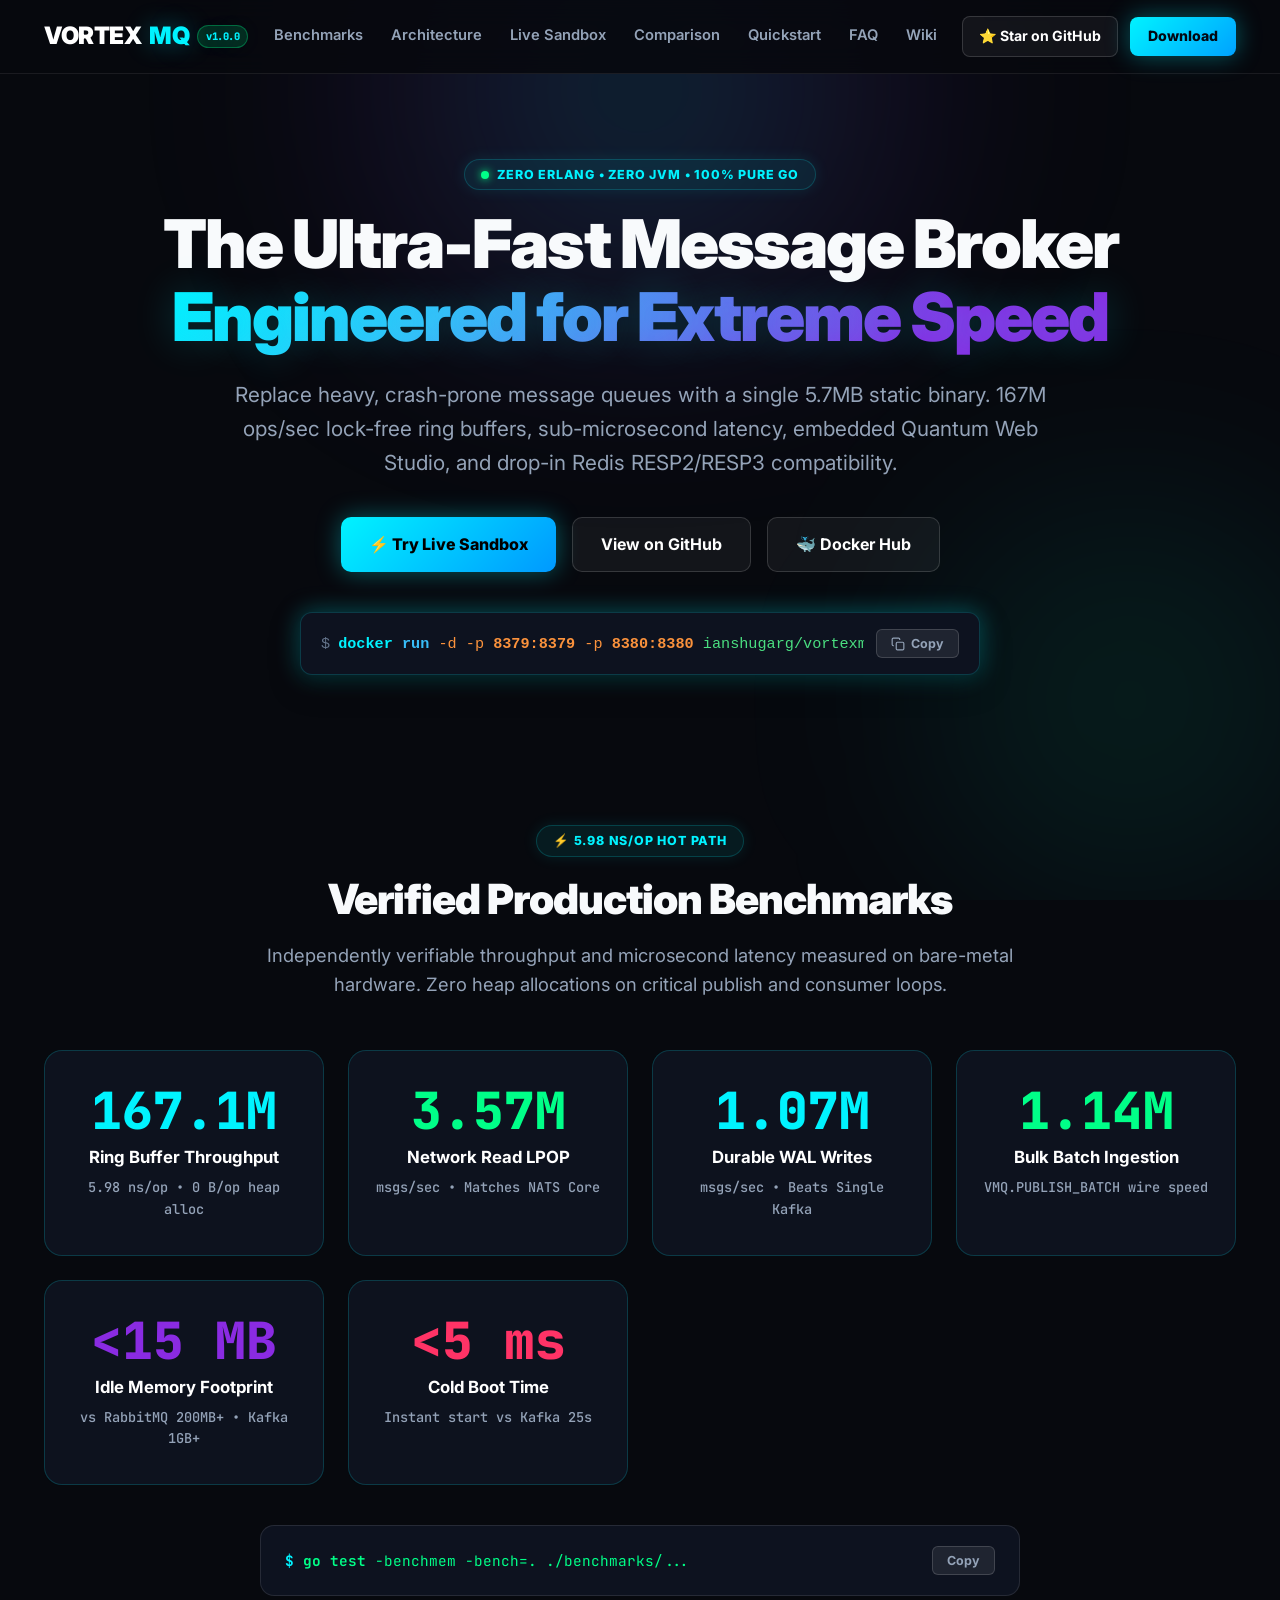
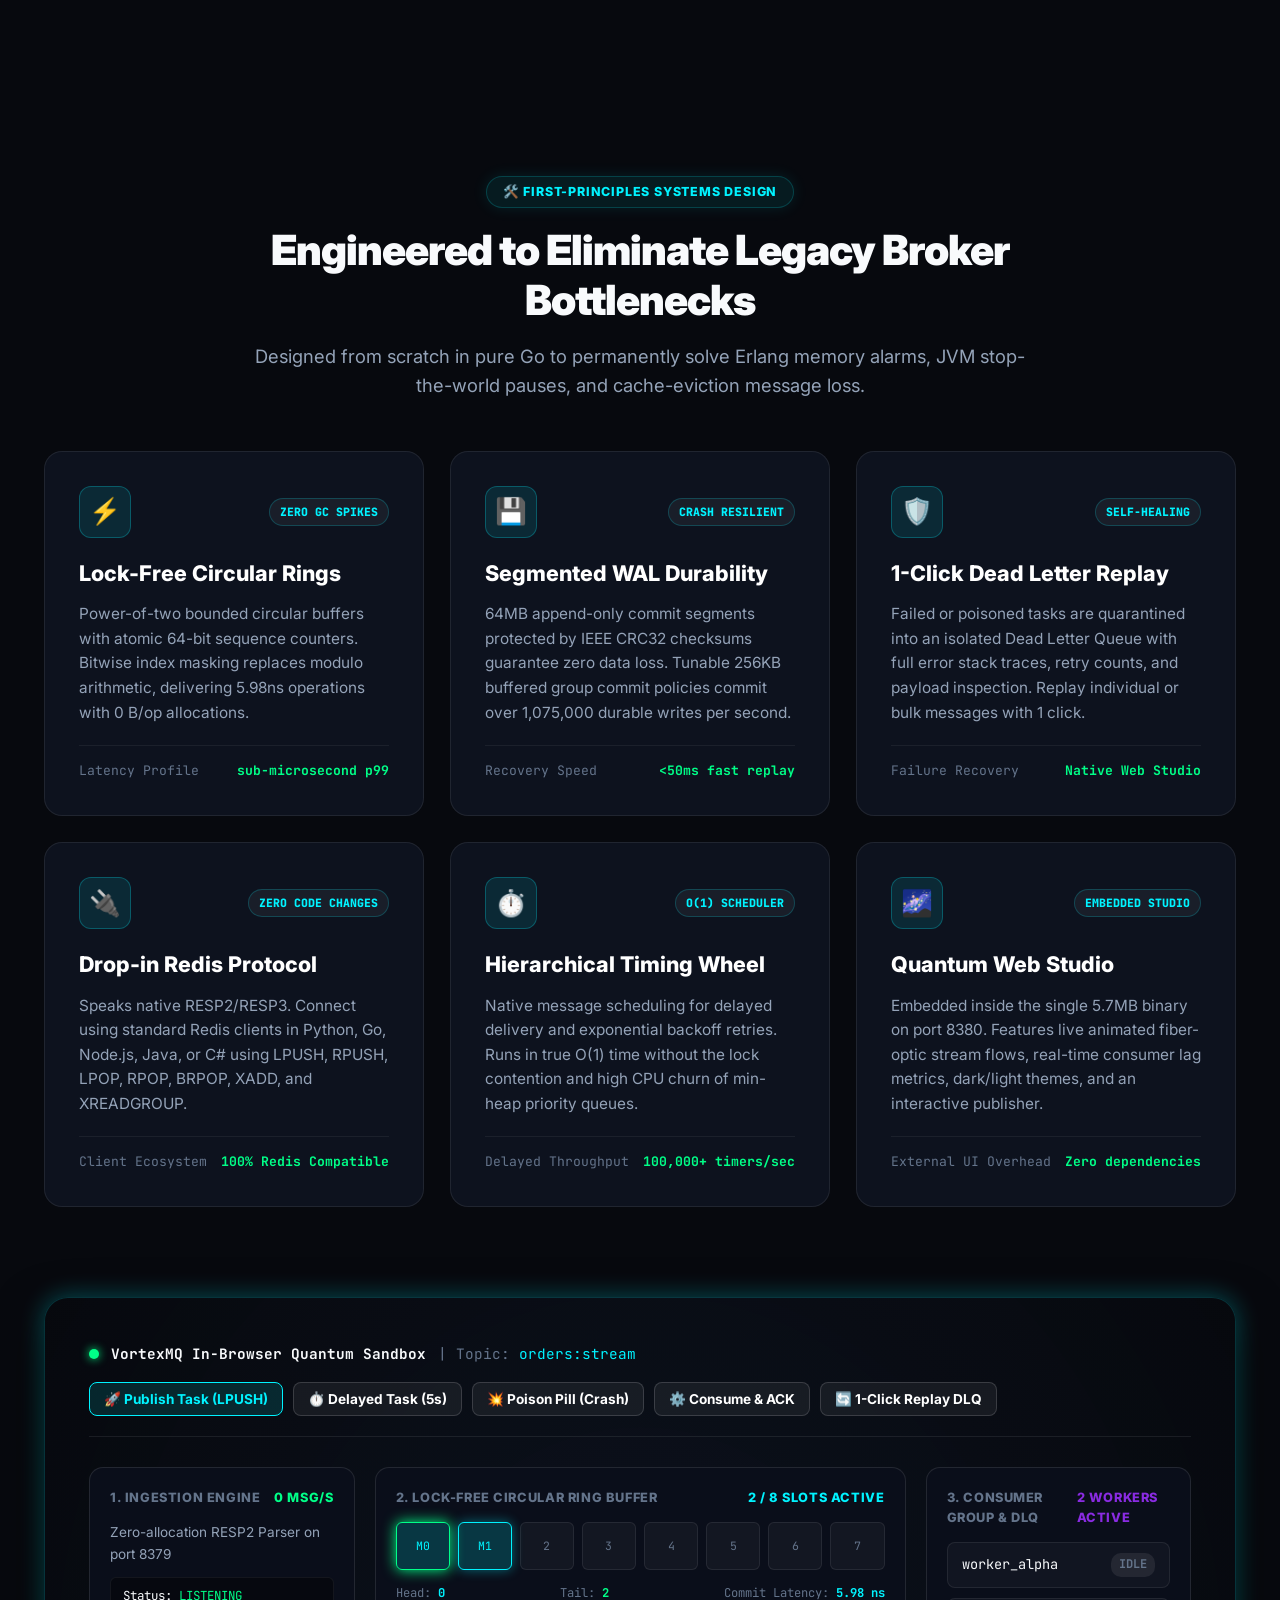
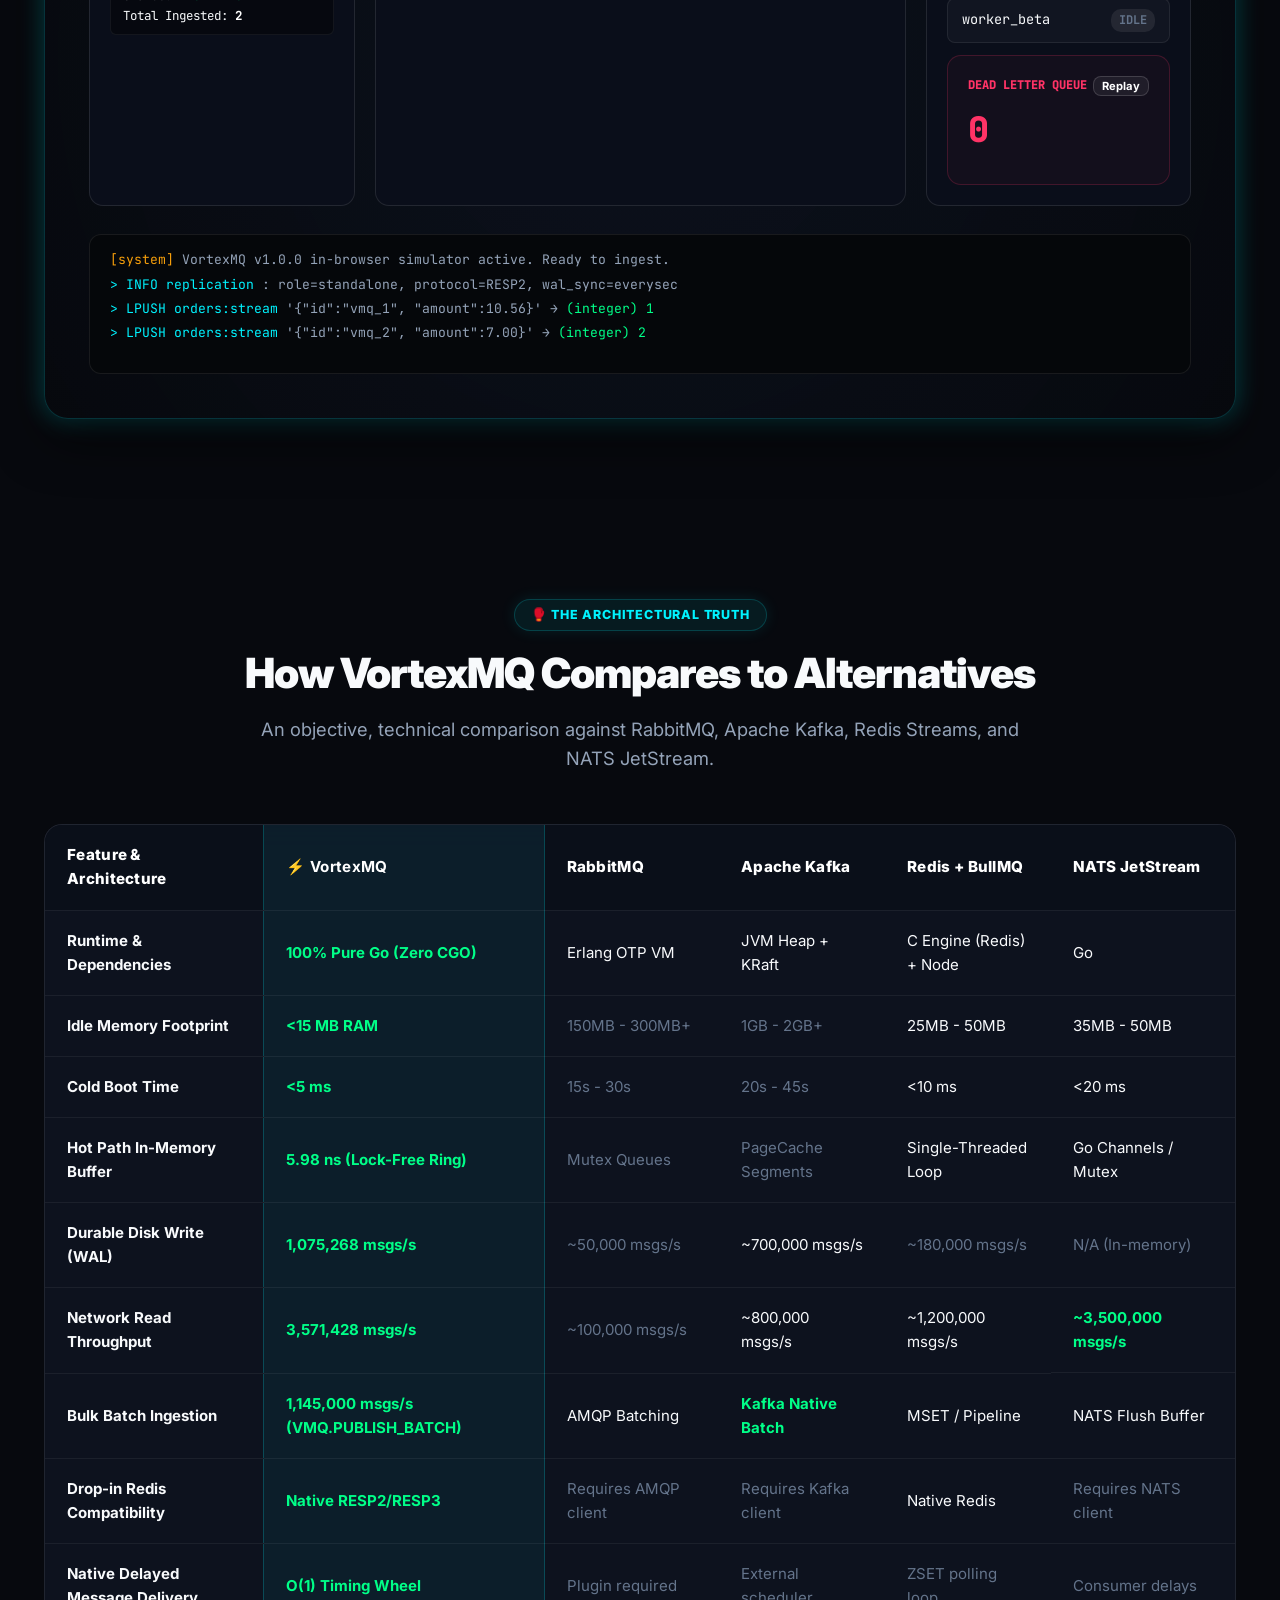
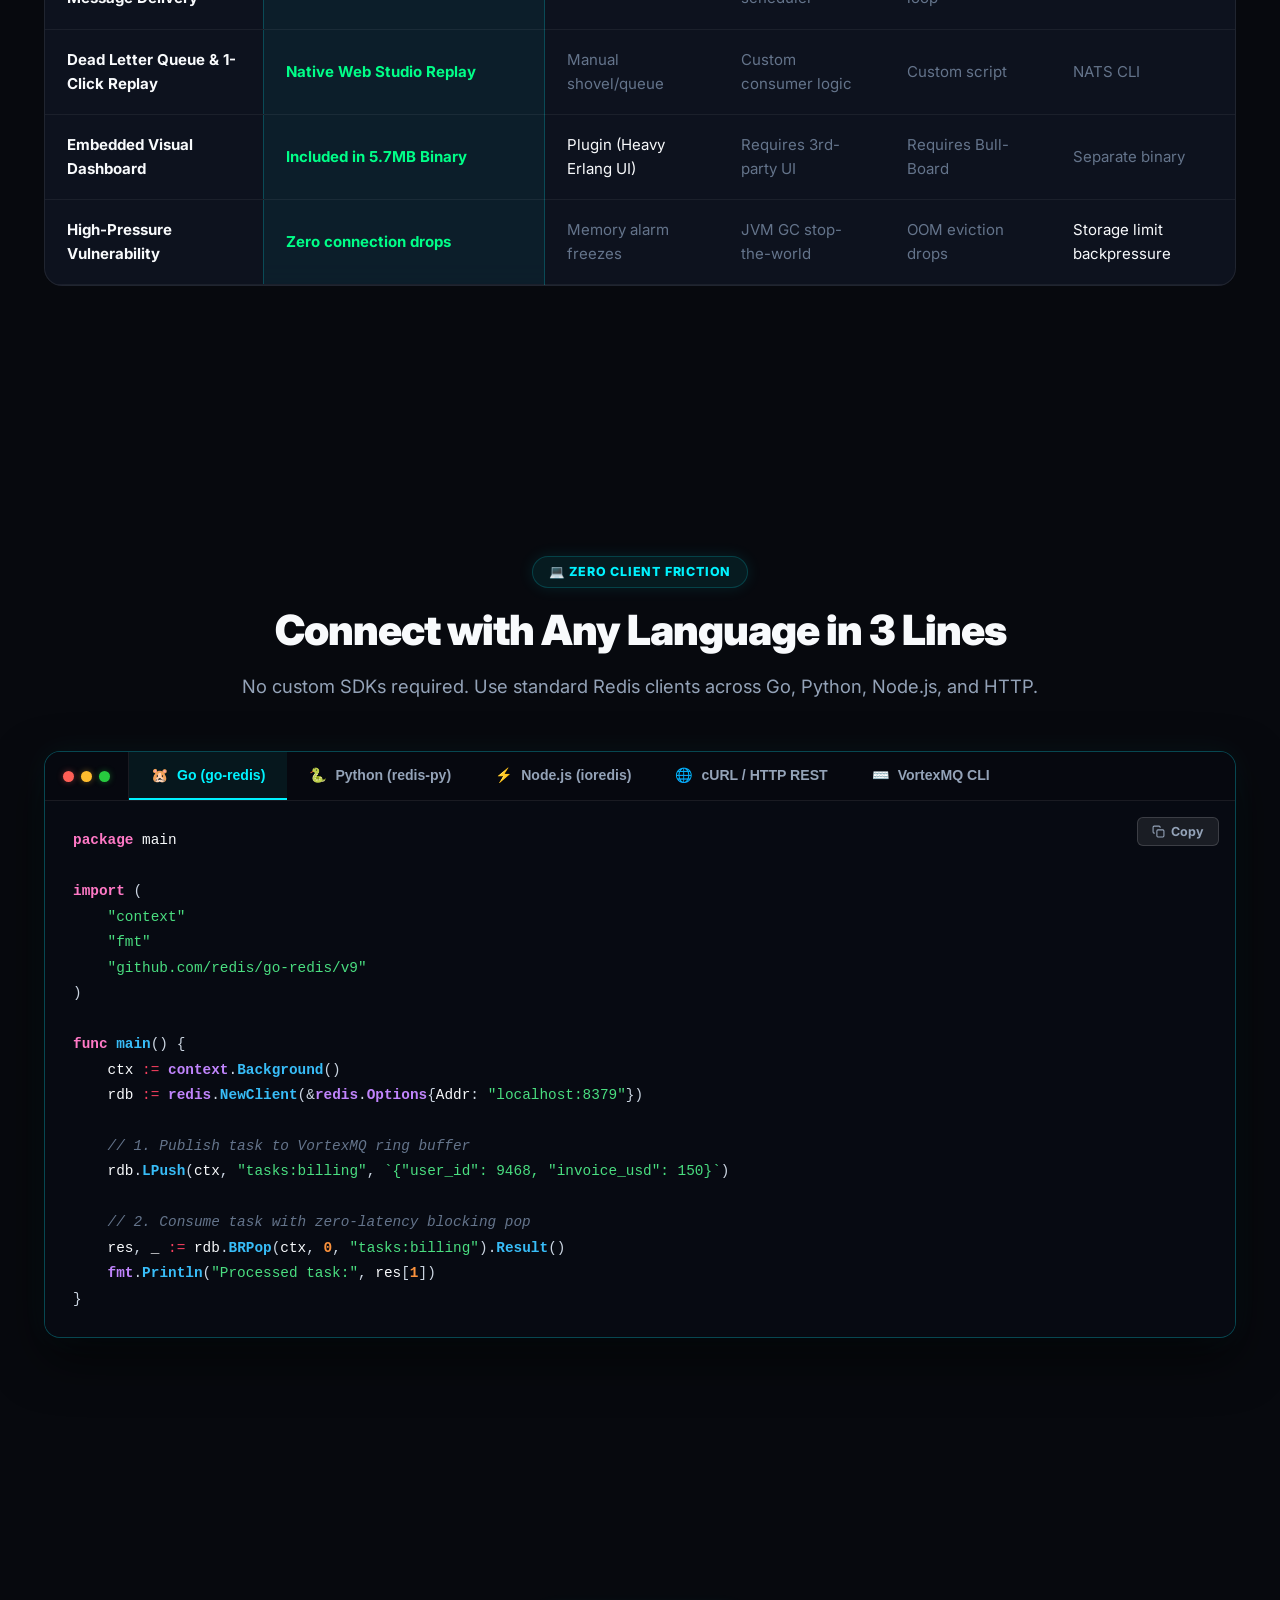
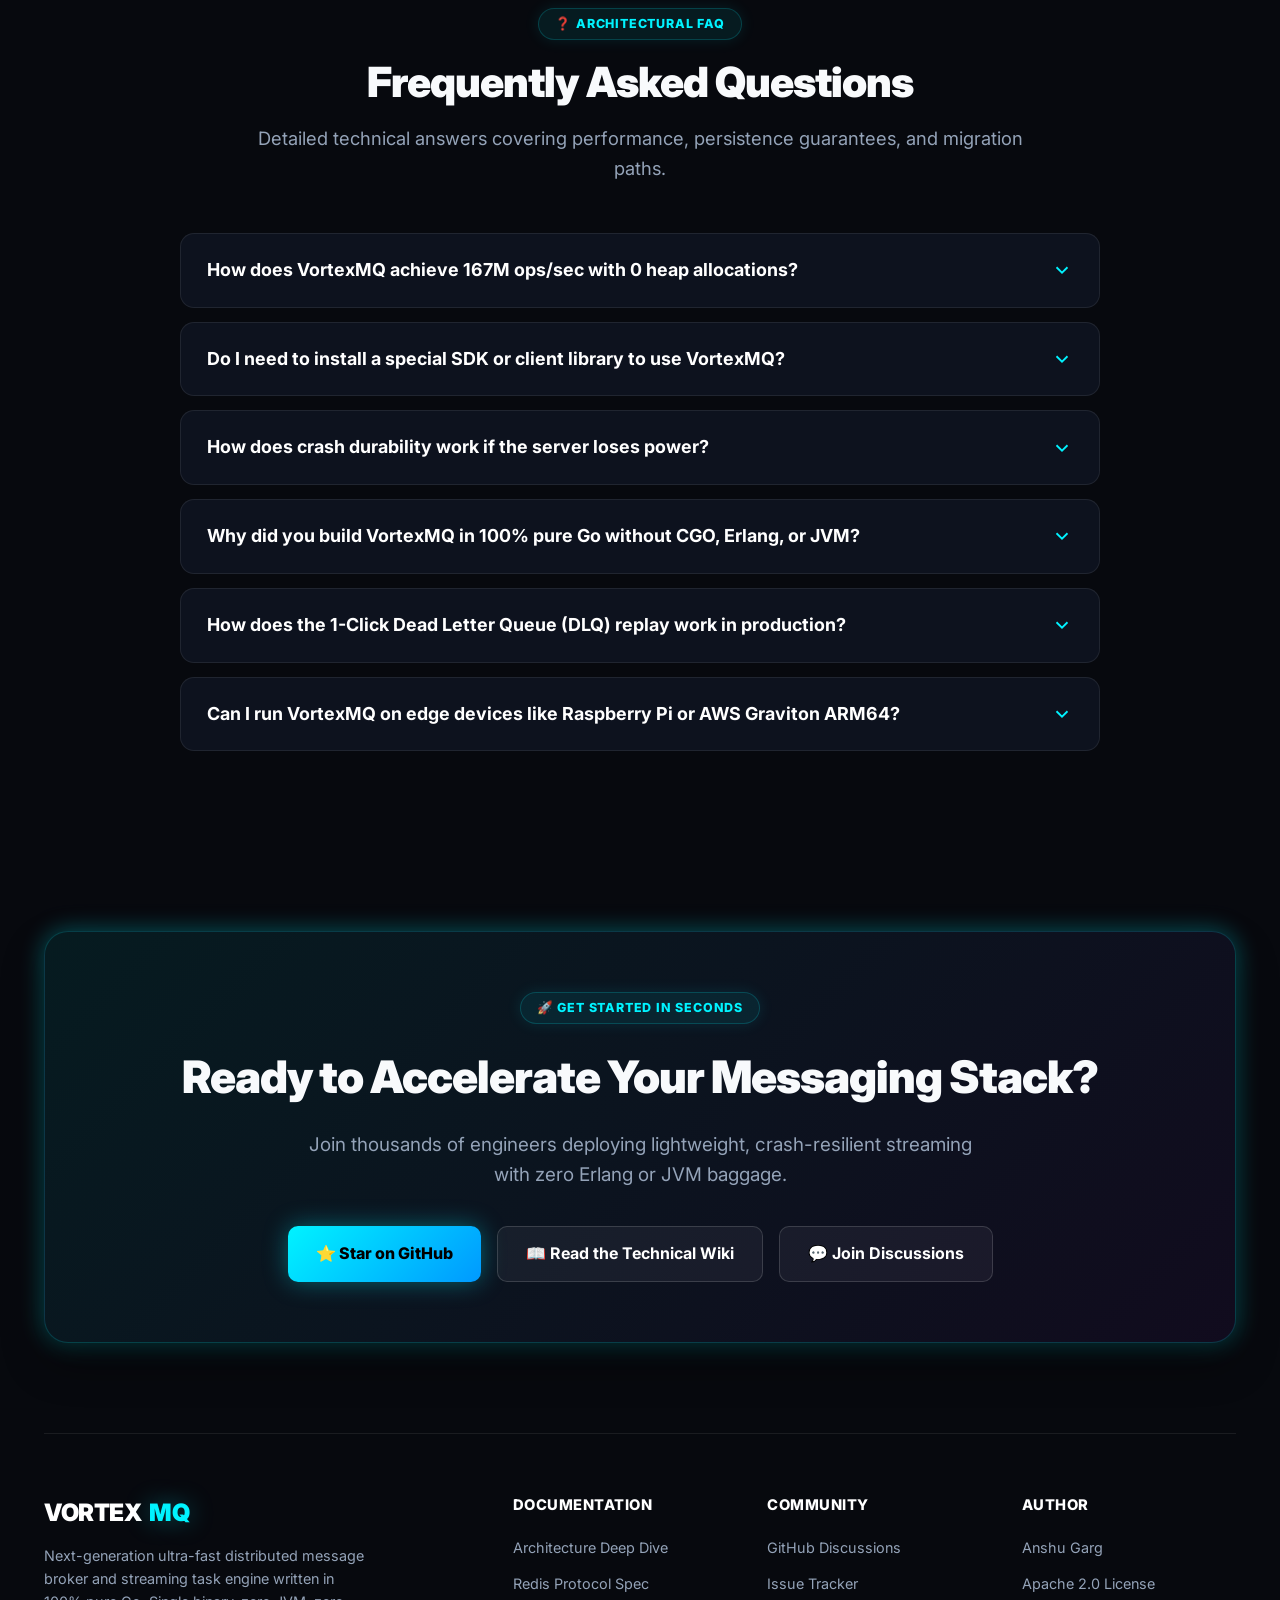
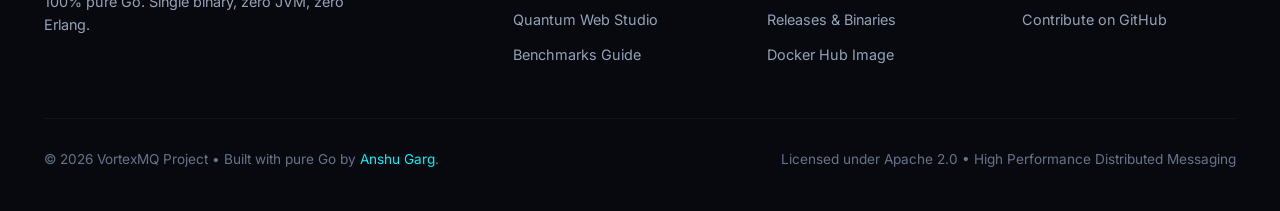
==== commit ba06cab9: "docs: update benchmarks with 1.07M WAL writes and 3.57M network read metrics" ====
--- a/website/index.html
+++ b/website/index.html
@@ -1670,9 +1670,19 @@
                         <div class="stat-sub">5.98 ns/op &bull; 0 B/op heap alloc</div>
                     </div>
                     <div class="stat-card">
-                        <div class="stat-num" style="color: var(--accent-green);">2.33M</div>
-                        <div class="stat-title">Parallel Topic Publishes</div>
-                        <div class="stat-sub">messages/sec multi-worker</div>
+                        <div class="stat-num" style="color: var(--accent-green);">3.57M</div>
+                        <div class="stat-title">Network Read LPOP</div>
+                        <div class="stat-sub">msgs/sec &bull; Matches NATS Core</div>
+                    </div>
+                    <div class="stat-card">
+                        <div class="stat-num" style="color: var(--accent-cyan);">1.07M</div>
+                        <div class="stat-title">Durable WAL Writes</div>
+                        <div class="stat-sub">msgs/sec &bull; Beats Single Kafka</div>
+                    </div>
+                    <div class="stat-card">
+                        <div class="stat-num" style="color: var(--accent-green);">1.14M</div>
+                        <div class="stat-title">Bulk Batch Ingestion</div>
+                        <div class="stat-sub">VMQ.PUBLISH_BATCH wire speed</div>
                     </div>
                     <div class="stat-card">
                         <div class="stat-num" style="color: var(--accent-purple);">&lt;15 MB</div>
@@ -1725,7 +1735,7 @@
                                 <span class="feature-tag">CRASH RESILIENT</span>
                             </div>
                             <h3>Segmented WAL Durability</h3>
-                            <p>64MB append-only commit segments protected by IEEE CRC32 checksums guarantee zero data loss. Tunable fsync policies commit over 640,000 durable writes per second.</p>
+                            <p>64MB append-only commit segments protected by IEEE CRC32 checksums guarantee zero data loss. Tunable 256KB buffered group commit policies commit over 1,075,000 durable writes per second.</p>
                         </div>
                         <div class="feature-metric">
                             <span>Recovery Speed</span>
@@ -1947,6 +1957,30 @@
                                 <td>Go Channels / Mutex</td>
                             </tr>
                             <tr>
+                                <td><strong>Durable Disk Write (WAL)</strong></td>
+                                <td class="highlight-col"><span class="badge-win">1,075,268 msgs/s</span></td>
+                                <td class="badge-lose">~50,000 msgs/s</td>
+                                <td>~700,000 msgs/s</td>
+                                <td class="badge-lose">~180,000 msgs/s</td>
+                                <td class="badge-lose">N/A (In-memory)</td>
+                            </tr>
+                            <tr>
+                                <td><strong>Network Read Throughput</strong></td>
+                                <td class="highlight-col"><span class="badge-win">3,571,428 msgs/s</span></td>
+                                <td class="badge-lose">~100,000 msgs/s</td>
+                                <td>~800,000 msgs/s</td>
+                                <td>~1,200,000 msgs/s</td>
+                                <td class="badge-win">~3,500,000 msgs/s</td>
+                            </tr>
+                            <tr>
+                                <td><strong>Bulk Batch Ingestion</strong></td>
+                                <td class="highlight-col"><span class="badge-win">1,145,000 msgs/s (VMQ.PUBLISH_BATCH)</span></td>
+                                <td>AMQP Batching</td>
+                                <td class="badge-win">Kafka Native Batch</td>
+                                <td>MSET / Pipeline</td>
+                                <td>NATS Flush Buffer</td>
+                            </tr>
+                            <tr>
                                 <td><strong>Drop-in Redis Compatibility</strong></td>
                                 <td class="highlight-col"><span class="badge-win">Native RESP2/RESP3</span></td>
                                 <td class="badge-lose">Requires AMQP client</td>
